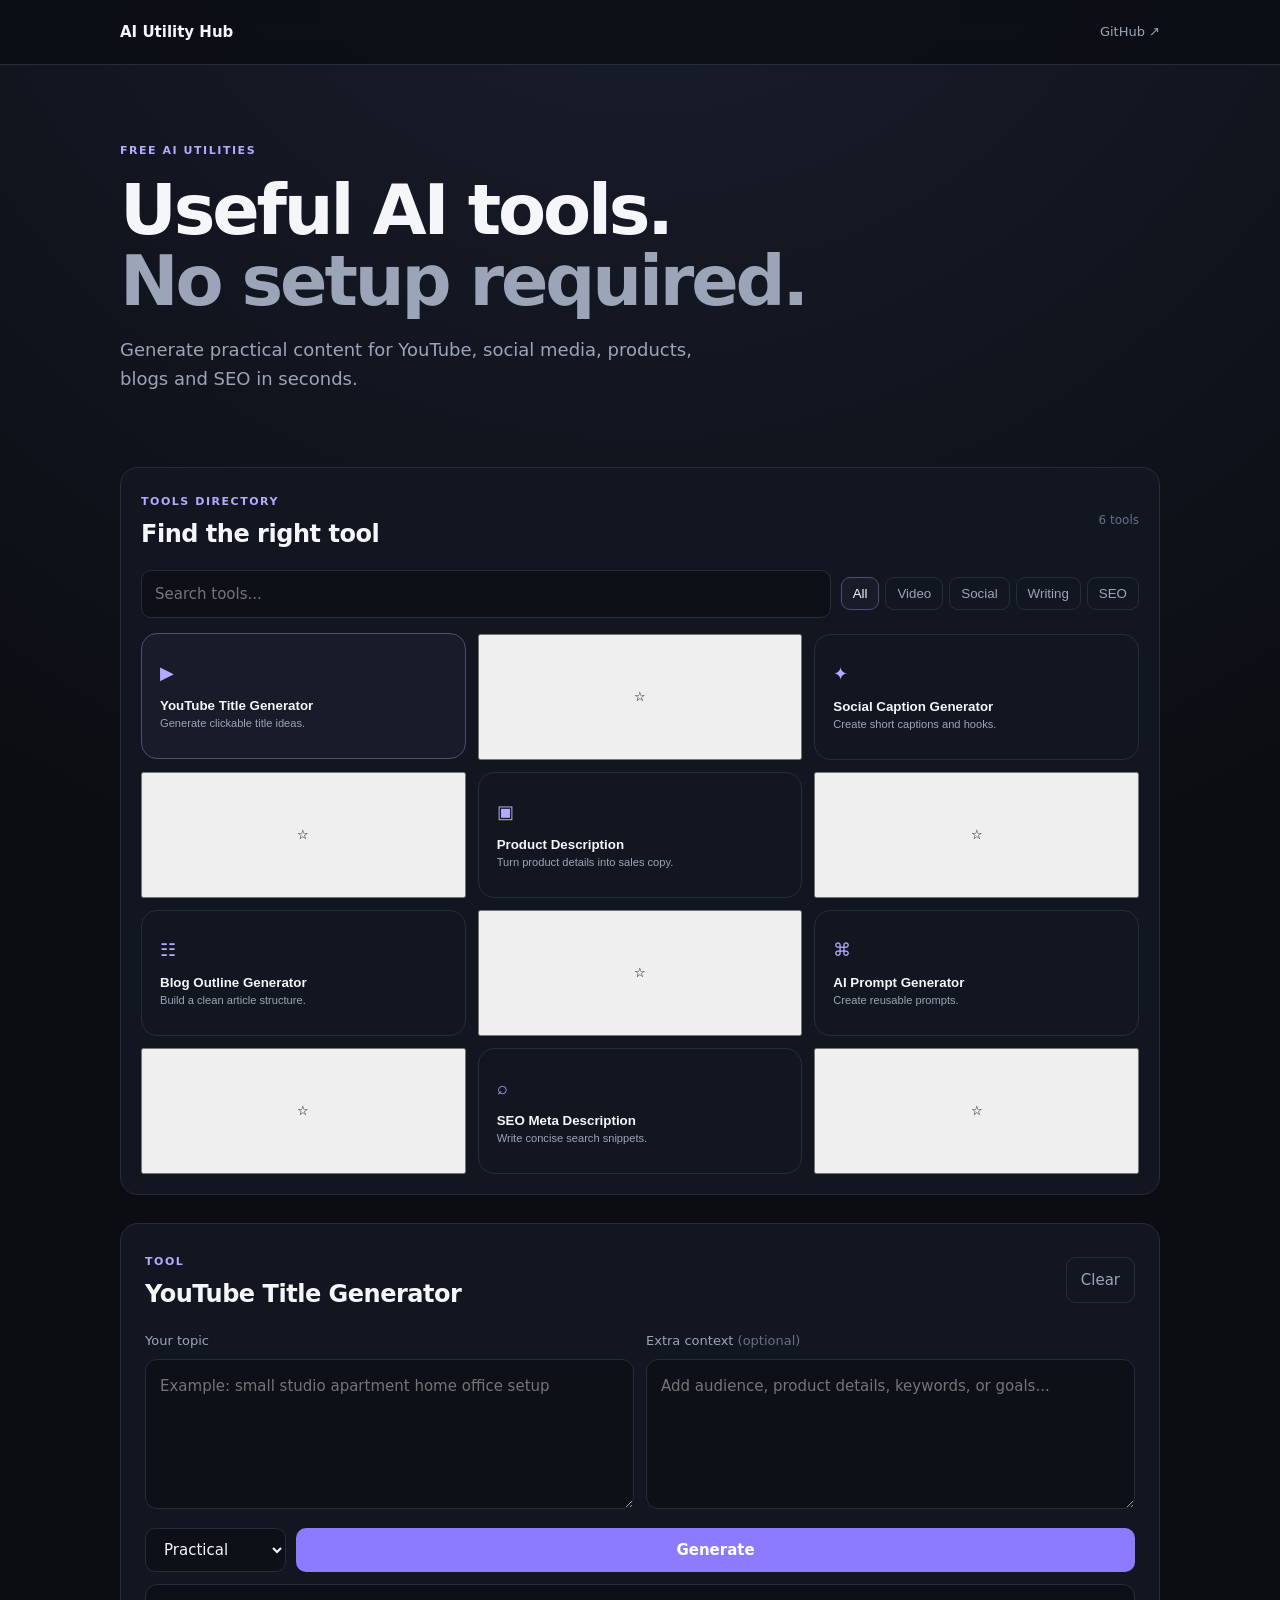
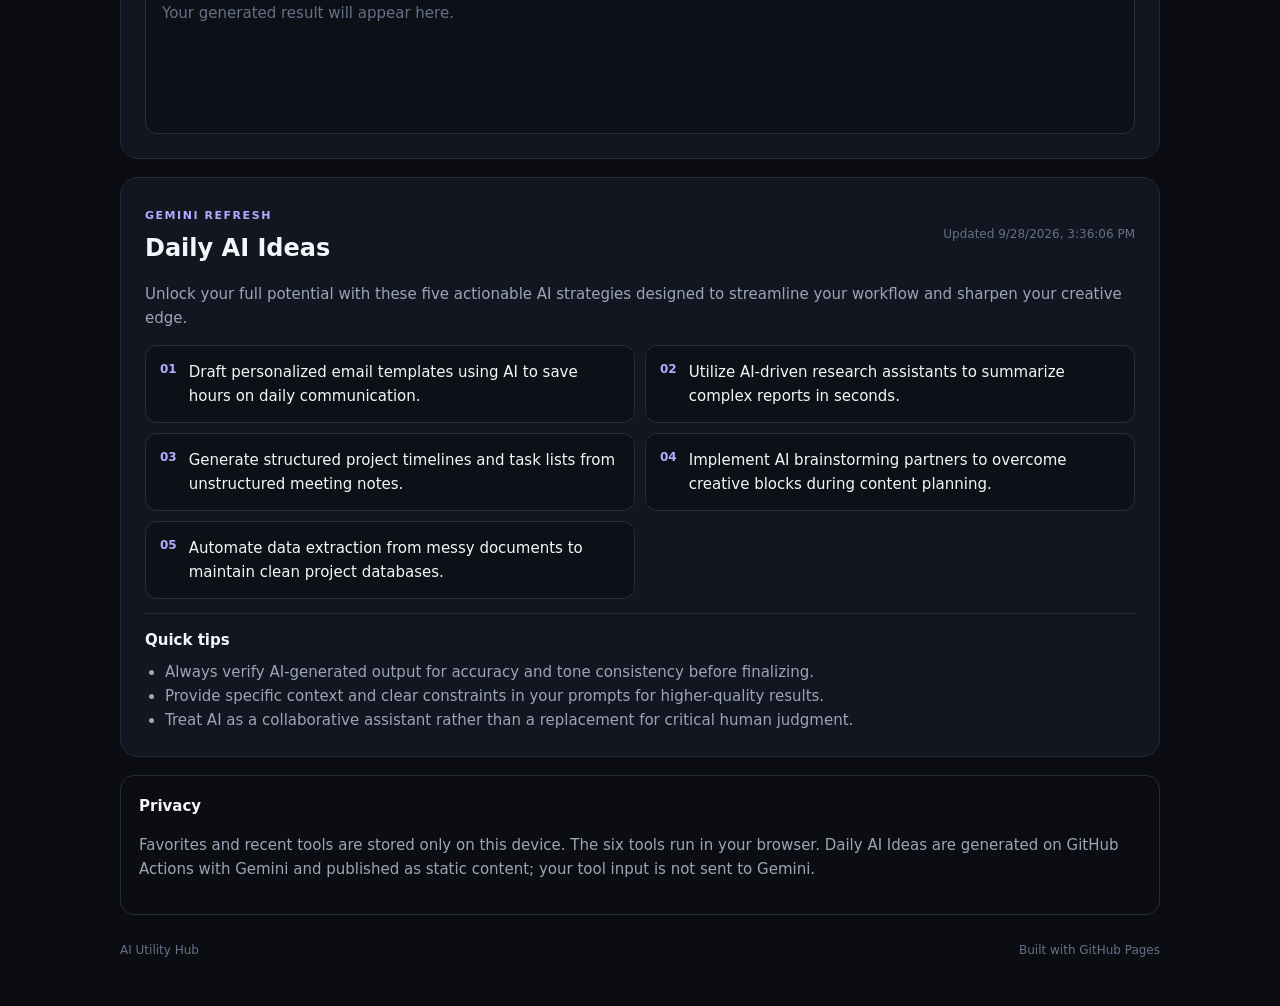
==== index.html @ f7b9c808 "feat: add favorites and recent tools" ====
<!doctype html><html lang="en"><head><meta charset="utf-8"><meta name="viewport" content="width=device-width,initial-scale=1"><meta name="description" content="Free AI utility tools for titles, captions, product copy, outlines, prompts and SEO."><title>AI Utility Hub — Free AI Tools</title><link rel="stylesheet" href="styles.css"></head><body><header class="site-header"><div class="wrap nav"><a class="brand" href="./">AI Utility Hub</a><a class="github" href="https://github.com/kenkenny11/ai-utility-hub">GitHub ↗</a></div></header><main class="wrap"><section class="hero"><span class="eyebrow">FREE AI UTILITIES</span><h1>Useful AI tools.<br><span>No setup required.</span></h1><p>Generate practical content for YouTube, social media, products, blogs and SEO in seconds.</p></section><section class="directory"><div class="directory-head"><div><span class="eyebrow">TOOLS DIRECTORY</span><h2>Find the right tool</h2></div><span id="toolCount" class="updated">6 tools</span></div><div class="directory-controls"><input id="toolSearch" type="search" placeholder="Search tools..." aria-label="Search tools"><div class="filters" role="group" aria-label="Filter tools"><button class="filter active" data-filter="all">All</button><button class="filter" data-filter="video">Video</button><button class="filter" data-filter="social">Social</button><button class="filter" data-filter="writing">Writing</button><button class="filter" data-filter="seo">SEO</button></div></div><div id="personalTools" class="personal-tools" hidden><button class="personal-tab active" data-personal="recent">Recently used</button><button class="personal-tab" data-personal="favorites">Favorites</button><div id="personalList"></div></div><div class="tool-grid"><button class="tool-card active" data-tool="youtube" data-category="video" data-search="youtube title video titles content"><span class="icon">▶</span><strong>YouTube Title Generator</strong><small>Generate clickable title ideas.</small><button class="favorite-btn" type="button" aria-label="Favorite YouTube Title Generator">☆</button></button><button class="tool-card" data-tool="caption" data-category="social" data-search="social caption instagram facebook hooks"><span class="icon">✦</span><strong>Social Caption Generator</strong><small>Create short captions and hooks.</small><button class="favorite-btn" type="button" aria-label="Favorite Social Caption Generator">☆</button></button><button class="tool-card" data-tool="product" data-category="writing" data-search="product description ecommerce sales copy"><span class="icon">▣</span><strong>Product Description</strong><small>Turn product details into sales copy.</small><button class="favorite-btn" type="button" aria-label="Favorite Product Description">☆</button></button><button class="tool-card" data-tool="outline" data-category="writing" data-search="blog outline article content writing"><span class="icon">☷</span><strong>Blog Outline Generator</strong><small>Build a clean article structure.</small><button class="favorite-btn" type="button" aria-label="Favorite Blog Outline Generator">☆</button></button><button class="tool-card" data-tool="prompt" data-category="writing" data-search="ai prompt prompt generator workflow"><span class="icon">⌘</span><strong>AI Prompt Generator</strong><small>Create reusable prompts.</small><button class="favorite-btn" type="button" aria-label="Favorite AI Prompt Generator">☆</button></button><button class="tool-card" data-tool="seo" data-category="seo" data-search="seo meta description search snippet google"><span class="icon">⌕</span><strong>SEO Meta Description</strong><small>Write concise search snippets.</small><button class="favorite-btn" type="button" aria-label="Favorite SEO Meta Description">☆</button></button></div><div id="noTools" class="empty tool-empty" hidden>No tools match your search.</div></section><section class="workspace"><div class="workspace-head"><div><span class="eyebrow">TOOL</span><h2 id="toolTitle">YouTube Title Generator</h2></div><button id="clearBtn" class="ghost">Clear</button></div><div class="input-grid"><div class="field"><label for="input" id="inputLabel">Your topic</label><textarea id="input" rows="5" placeholder="Example: small studio apartment home office setup"></textarea></div><div class="field"><label for="context" id="contextLabel">Extra context <span>(optional)</span></label><textarea id="context" rows="5" placeholder="Add audience, product details, keywords, or goals..."></textarea></div></div><div class="controls"><select id="tone" aria-label="Tone"><option>Practical</option><option>Professional</option><option>Friendly</option><option>Bold</option><option>Minimal</option></select><button id="generateBtn" class="primary">Generate</button></div><div id="output" class="output" aria-live="polite"><div class="empty">Your generated result will appear here.</div></div></section><section class="daily"><div class="daily-head"><div><span class="eyebrow">GEMINI REFRESH</span><h2>Daily AI Ideas</h2></div><span id="dailyUpdated" class="updated">Loading…</span></div><p id="dailyIntro" class="daily-intro">Loading the latest practical ideas.</p><div id="dailyIdeas" class="daily-grid"></div><div class="tips"><strong>Quick tips</strong><ul id="dailyTips"><li>Loading…</li></ul></div></section><section class="note"><strong>Privacy</strong><p>Favorites and recent tools are stored only on this device. The six tools run in your browser. Daily AI Ideas are generated on GitHub Actions with Gemini and published as static content; your tool input is not sent to Gemini.</p></section></main><footer class="wrap footer"><span>AI Utility Hub</span><span>Built with GitHub Pages</span></footer><script src="app.js?v=20260928-5"></script></body></html>
---- styles.css ----
:root{--bg:#0b0d12;--panel:#121620;--panel2:#171c28;--line:#252c3a;--text:#f4f6fa;--muted:#9ba5b7;--accent:#8b7cff;--accent2:#b4aaff;--radius:18px}*{box-sizing:border-box}body{margin:0;background:radial-gradient(circle at 50% -10%,#1b2030 0,#0b0d12 42%);color:var(--text);font:15px/1.6 Inter,system-ui,-apple-system,BlinkMacSystemFont,"Segoe UI",sans-serif}.wrap{width:min(1040px,calc(100% - 32px));margin:auto}.site-header{border-bottom:1px solid var(--line);background:#0b0d12cc;backdrop-filter:blur(12px);position:sticky;top:0;z-index:10}.nav{height:64px;display:flex;align-items:center;justify-content:space-between}.brand{font-weight:800;color:var(--text);text-decoration:none}.github{color:var(--muted);text-decoration:none;font-size:13px}.hero{padding:72px 0 38px;max-width:720px}.eyebrow{font-size:11px;letter-spacing:.14em;color:var(--accent2);font-weight:800}.hero h1{font-size:clamp(40px,7vw,70px);line-height:1.02;letter-spacing:-.045em;margin:14px 0}.hero h1 span{color:var(--muted)}.hero p{font-size:18px;color:var(--muted);max-width:620px}.directory{background:var(--panel);border:1px solid var(--line);border-radius:var(--radius);padding:20px;margin:18px 0 28px}.directory-head{display:flex;justify-content:space-between;align-items:center;margin-bottom:16px}.directory h2{margin:3px 0 0;font-size:24px;letter-spacing:-.02em}.directory-controls{display:flex;gap:10px;align-items:center;margin-bottom:16px}.directory-controls input{min-width:220px;flex:1;background:#0d1017;border:1px solid var(--line);border-radius:10px;color:var(--text);padding:11px 13px;font:inherit;outline:none}.directory-controls input:focus{border-color:#5b5388}.filters{display:flex;gap:6px;overflow-x:auto}.filter{white-space:nowrap;background:transparent;color:var(--muted);border:1px solid var(--line);border-radius:9px;padding:8px 11px;font:12px inherit;cursor:pointer}.filter:hover,.filter.active{background:var(--panel2);color:var(--text);border-color:#514b76}.tool-grid{display:grid;grid-template-columns:repeat(3,1fr);gap:12px}.tool-card{border:1px solid var(--line);background:var(--panel);color:var(--text);text-align:left;padding:18px;border-radius:16px;cursor:pointer;min-height:126px;transition:.18s}.tool-card:hover,.tool-card.active{border-color:#514b76;background:var(--panel2);transform:translateY(-1px)}.tool-card[hidden]{display:none}.tool-card .icon{display:block;color:var(--accent2);font-size:18px;margin-bottom:14px}.tool-card strong,.tool-card small{display:block}.tool-card small{color:var(--muted);margin-top:4px}.tool-empty{padding:20px 0}.workspace{background:var(--panel);border:1px solid var(--line);border-radius:var(--radius);padding:24px;margin-bottom:18px}.workspace-head{display:flex;justify-content:space-between;align-items:center;margin-bottom:18px}.workspace h2{margin:3px 0 0;font-size:24px;letter-spacing:-.02em}.input-grid{display:grid;grid-template-columns:1fr 1fr;gap:12px}.field label span{color:#657086}.ghost,.primary,select{border-radius:10px;padding:10px 14px;font:inherit}.ghost{background:transparent;color:var(--muted);border:1px solid var(--line)}label{display:block;color:var(--muted);font-size:13px;margin-bottom:7px}textarea{width:100%;resize:vertical;min-height:130px;background:#0d1017;border:1px solid var(--line);border-radius:12px;color:var(--text);padding:14px;font:inherit;outline:none}textarea:focus{border-color:#5b5388}.controls{display:flex;gap:10px;margin:12px 0}.controls select{background:#0d1017;color:var(--text);border:1px solid var(--line)}.primary{border:0;background:var(--accent);color:white;font-weight:800;flex:1}.output{background:#0d1017;border:1px solid var(--line);border-radius:12px;min-height:150px;padding:16px}.empty{color:#657086}.result-item{display:flex;align-items:flex-start;justify-content:space-between;gap:12px;padding:11px 0;border-bottom:1px solid var(--line)}.result-item:last-child{border-bottom:0}.result-item>span{flex:1;white-space:pre-wrap}.copy-btn{flex:0 0 auto;background:transparent;color:var(--accent2);border:1px solid var(--line);border-radius:8px;padding:6px 9px;font:12px inherit;cursor:pointer}.copy-btn:hover{border-color:#5b5388;background:var(--panel2)}.note{border:1px solid var(--line);border-radius:14px;padding:18px;color:var(--muted)}.note strong{color:var(--text)}.footer{display:flex;justify-content:space-between;padding:26px 0 45px;color:#657086;font-size:12px}@media(max-width:760px){.tool-grid{grid-template-columns:1fr 1fr}.hero{padding-top:52px}.workspace{padding:18px}.input-grid{grid-template-columns:1fr}.directory-controls{align-items:stretch;flex-direction:column}.directory-controls input{min-width:0;width:100%}.filters{width:100%}}@media(max-width:480px){.wrap{width:min(100% - 20px,1040px)}.tool-grid{grid-template-columns:1fr}.tool-card{min-height:auto}.hero h1{font-size:43px}.controls{flex-direction:column}.footer{flex-direction:column;gap:5px}.result-item{gap:8px}.copy-btn{padding:7px 8px}}.daily{background:var(--panel);border:1px solid var(--line);border-radius:var(--radius);padding:24px;margin-bottom:18px}.daily-head{display:flex;justify-content:space-between;align-items:center;margin-bottom:12px}.daily h2{margin:3px 0 0;font-size:24px}.daily-intro{color:var(--muted)}.updated{color:#657086;font-size:12px}.daily-grid{display:grid;grid-template-columns:repeat(2,1fr);gap:10px}.idea{display:flex;gap:12px;background:#0d1017;border:1px solid var(--line);border-radius:12px;padding:14px}.idea span{color:var(--accent2);font-weight:800;font-size:12px}.idea p{margin:0}.tips{margin-top:14px;border-top:1px solid var(--line);padding-top:14px}.tips ul{margin:8px 0 0;padding-left:20px;color:var(--muted)}@media(max-width:760px){.daily-grid{grid-template-columns:1fr}}
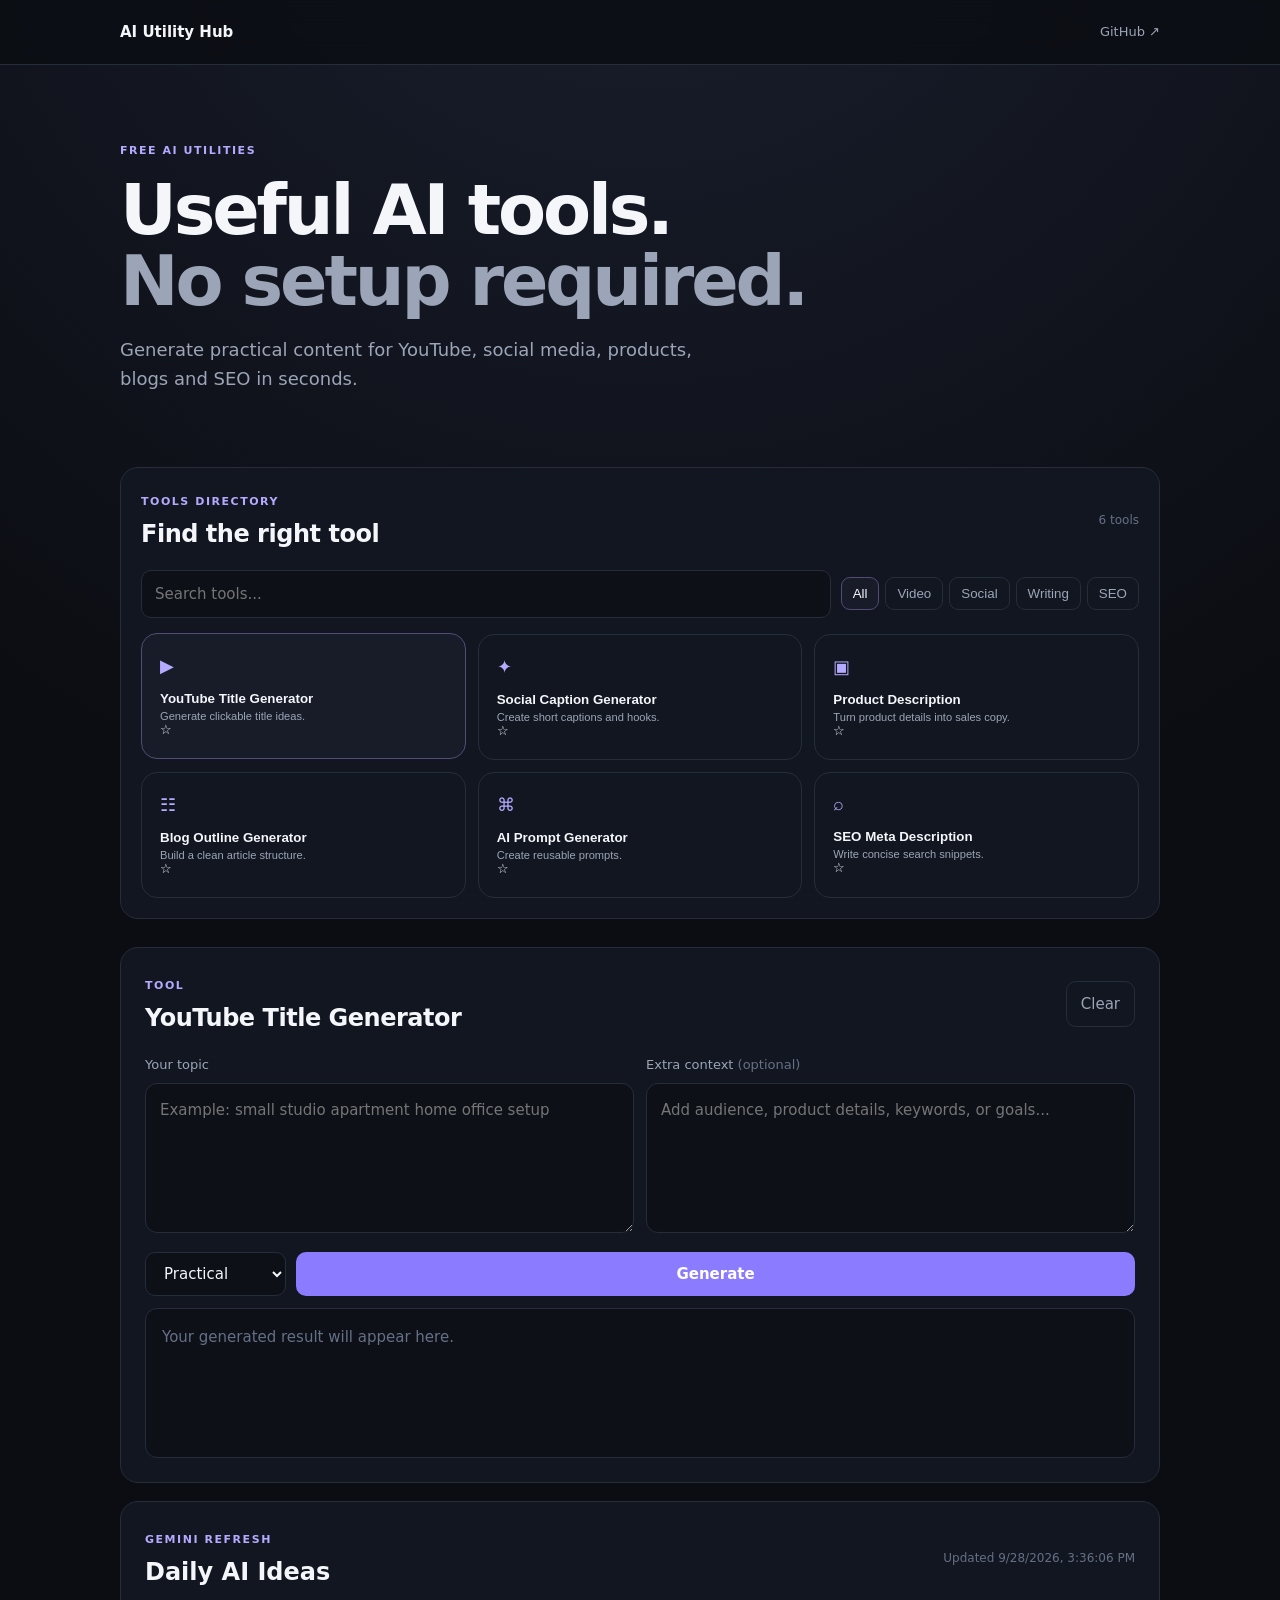
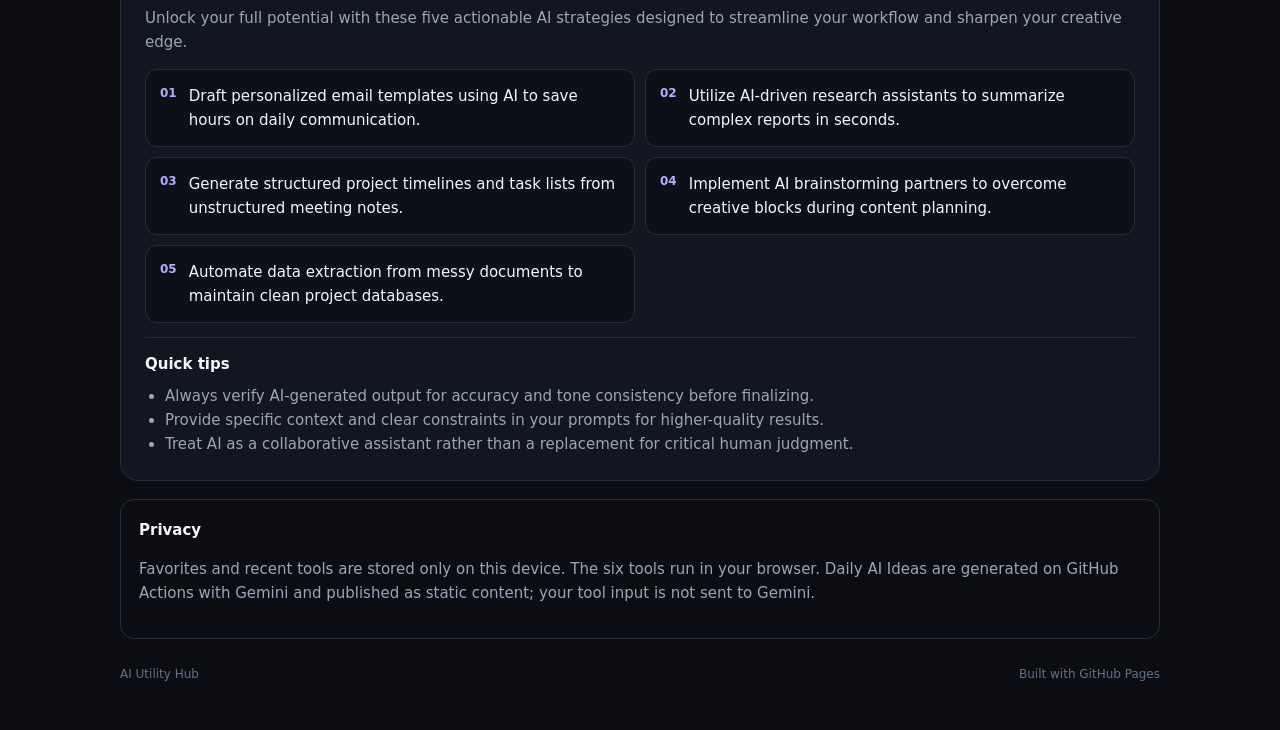
==== commit 0a762822: "fix: make favorite controls valid mobile markup" ====
--- a/index.html
+++ b/index.html
@@ -1 +1 @@
-<!doctype html><html lang="en"><head><meta charset="utf-8"><meta name="viewport" content="width=device-width,initial-scale=1"><meta name="description" content="Free AI utility tools for titles, captions, product copy, outlines, prompts and SEO."><title>AI Utility Hub — Free AI Tools</title><link rel="stylesheet" href="styles.css"></head><body><header class="site-header"><div class="wrap nav"><a class="brand" href="./">AI Utility Hub</a><a class="github" href="https://github.com/kenkenny11/ai-utility-hub">GitHub ↗</a></div></header><main class="wrap"><section class="hero"><span class="eyebrow">FREE AI UTILITIES</span><h1>Useful AI tools.<br><span>No setup required.</span></h1><p>Generate practical content for YouTube, social media, products, blogs and SEO in seconds.</p></section><section class="directory"><div class="directory-head"><div><span class="eyebrow">TOOLS DIRECTORY</span><h2>Find the right tool</h2></div><span id="toolCount" class="updated">6 tools</span></div><div class="directory-controls"><input id="toolSearch" type="search" placeholder="Search tools..." aria-label="Search tools"><div class="filters" role="group" aria-label="Filter tools"><button class="filter active" data-filter="all">All</button><button class="filter" data-filter="video">Video</button><button class="filter" data-filter="social">Social</button><button class="filter" data-filter="writing">Writing</button><button class="filter" data-filter="seo">SEO</button></div></div><div id="personalTools" class="personal-tools" hidden><button class="personal-tab active" data-personal="recent">Recently used</button><button class="personal-tab" data-personal="favorites">Favorites</button><div id="personalList"></div></div><div class="tool-grid"><button class="tool-card active" data-tool="youtube" data-category="video" data-search="youtube title video titles content"><span class="icon">▶</span><strong>YouTube Title Generator</strong><small>Generate clickable title ideas.</small><button class="favorite-btn" type="button" aria-label="Favorite YouTube Title Generator">☆</button></button><button class="tool-card" data-tool="caption" data-category="social" data-search="social caption instagram facebook hooks"><span class="icon">✦</span><strong>Social Caption Generator</strong><small>Create short captions and hooks.</small><button class="favorite-btn" type="button" aria-label="Favorite Social Caption Generator">☆</button></button><button class="tool-card" data-tool="product" data-category="writing" data-search="product description ecommerce sales copy"><span class="icon">▣</span><strong>Product Description</strong><small>Turn product details into sales copy.</small><button class="favorite-btn" type="button" aria-label="Favorite Product Description">☆</button></button><button class="tool-card" data-tool="outline" data-category="writing" data-search="blog outline article content writing"><span class="icon">☷</span><strong>Blog Outline Generator</strong><small>Build a clean article structure.</small><button class="favorite-btn" type="button" aria-label="Favorite Blog Outline Generator">☆</button></button><button class="tool-card" data-tool="prompt" data-category="writing" data-search="ai prompt prompt generator workflow"><span class="icon">⌘</span><strong>AI Prompt Generator</strong><small>Create reusable prompts.</small><button class="favorite-btn" type="button" aria-label="Favorite AI Prompt Generator">☆</button></button><button class="tool-card" data-tool="seo" data-category="seo" data-search="seo meta description search snippet google"><span class="icon">⌕</span><strong>SEO Meta Description</strong><small>Write concise search snippets.</small><button class="favorite-btn" type="button" aria-label="Favorite SEO Meta Description">☆</button></button></div><div id="noTools" class="empty tool-empty" hidden>No tools match your search.</div></section><section class="workspace"><div class="workspace-head"><div><span class="eyebrow">TOOL</span><h2 id="toolTitle">YouTube Title Generator</h2></div><button id="clearBtn" class="ghost">Clear</button></div><div class="input-grid"><div class="field"><label for="input" id="inputLabel">Your topic</label><textarea id="input" rows="5" placeholder="Example: small studio apartment home office setup"></textarea></div><div class="field"><label for="context" id="contextLabel">Extra context <span>(optional)</span></label><textarea id="context" rows="5" placeholder="Add audience, product details, keywords, or goals..."></textarea></div></div><div class="controls"><select id="tone" aria-label="Tone"><option>Practical</option><option>Professional</option><option>Friendly</option><option>Bold</option><option>Minimal</option></select><button id="generateBtn" class="primary">Generate</button></div><div id="output" class="output" aria-live="polite"><div class="empty">Your generated result will appear here.</div></div></section><section class="daily"><div class="daily-head"><div><span class="eyebrow">GEMINI REFRESH</span><h2>Daily AI Ideas</h2></div><span id="dailyUpdated" class="updated">Loading…</span></div><p id="dailyIntro" class="daily-intro">Loading the latest practical ideas.</p><div id="dailyIdeas" class="daily-grid"></div><div class="tips"><strong>Quick tips</strong><ul id="dailyTips"><li>Loading…</li></ul></div></section><section class="note"><strong>Privacy</strong><p>Favorites and recent tools are stored only on this device. The six tools run in your browser. Daily AI Ideas are generated on GitHub Actions with Gemini and published as static content; your tool input is not sent to Gemini.</p></section></main><footer class="wrap footer"><span>AI Utility Hub</span><span>Built with GitHub Pages</span></footer><script src="app.js?v=20260928-5"></script></body></html>+<!doctype html><html lang="en"><head><meta charset="utf-8"><meta name="viewport" content="width=device-width,initial-scale=1"><meta name="description" content="Free AI utility tools for titles, captions, product copy, outlines, prompts and SEO."><title>AI Utility Hub — Free AI Tools</title><link rel="stylesheet" href="styles.css"></head><body><header class="site-header"><div class="wrap nav"><a class="brand" href="./">AI Utility Hub</a><a class="github" href="https://github.com/kenkenny11/ai-utility-hub">GitHub ↗</a></div></header><main class="wrap"><section class="hero"><span class="eyebrow">FREE AI UTILITIES</span><h1>Useful AI tools.<br><span>No setup required.</span></h1><p>Generate practical content for YouTube, social media, products, blogs and SEO in seconds.</p></section><section class="directory"><div class="directory-head"><div><span class="eyebrow">TOOLS DIRECTORY</span><h2>Find the right tool</h2></div><span id="toolCount" class="updated">6 tools</span></div><div class="directory-controls"><input id="toolSearch" type="search" placeholder="Search tools..." aria-label="Search tools"><div class="filters" role="group" aria-label="Filter tools"><button class="filter active" data-filter="all">All</button><button class="filter" data-filter="video">Video</button><button class="filter" data-filter="social">Social</button><button class="filter" data-filter="writing">Writing</button><button class="filter" data-filter="seo">SEO</button></div></div><div id="personalTools" class="personal-tools" hidden><div class="personal-tabs"><button class="personal-tab active" data-personal="recent">Recently used</button><button class="personal-tab" data-personal="favorites">Favorites</button></div><div id="personalList"></div></div><div class="tool-grid"><button class="tool-card active" data-tool="youtube" data-category="video" data-search="youtube title video titles content"><span class="icon">▶</span><strong>YouTube Title Generator</strong><small>Generate clickable title ideas.</small><span class="favorite-btn" role="button" tabindex="0" aria-label="Favorite YouTube Title Generator">☆</span></button><button class="tool-card" data-tool="caption" data-category="social" data-search="social caption instagram facebook hooks"><span class="icon">✦</span><strong>Social Caption Generator</strong><small>Create short captions and hooks.</small><span class="favorite-btn" role="button" tabindex="0" aria-label="Favorite Social Caption Generator">☆</span></button><button class="tool-card" data-tool="product" data-category="writing" data-search="product description ecommerce sales copy"><span class="icon">▣</span><strong>Product Description</strong><small>Turn product details into sales copy.</small><span class="favorite-btn" role="button" tabindex="0" aria-label="Favorite Product Description">☆</span></button><button class="tool-card" data-tool="outline" data-category="writing" data-search="blog outline article content writing"><span class="icon">☷</span><strong>Blog Outline Generator</strong><small>Build a clean article structure.</small><span class="favorite-btn" role="button" tabindex="0" aria-label="Favorite Blog Outline Generator">☆</span></button><button class="tool-card" data-tool="prompt" data-category="writing" data-search="ai prompt prompt generator workflow"><span class="icon">⌘</span><strong>AI Prompt Generator</strong><small>Create reusable prompts.</small><span class="favorite-btn" role="button" tabindex="0" aria-label="Favorite AI Prompt Generator">☆</span></button><button class="tool-card" data-tool="seo" data-category="seo" data-search="seo meta description search snippet google"><span class="icon">⌕</span><strong>SEO Meta Description</strong><small>Write concise search snippets.</small><span class="favorite-btn" role="button" tabindex="0" aria-label="Favorite SEO Meta Description">☆</span></button></div><div id="noTools" class="empty tool-empty" hidden>No tools match your search.</div></section><section id="workspace" class="workspace"><div class="workspace-head"><div><span class="eyebrow">TOOL</span><h2 id="toolTitle">YouTube Title Generator</h2></div><button id="clearBtn" class="ghost">Clear</button></div><div class="input-grid"><div class="field"><label for="input" id="inputLabel">Your topic</label><textarea id="input" rows="5" placeholder="Example: small studio apartment home office setup"></textarea></div><div class="field"><label for="context" id="contextLabel">Extra context <span>(optional)</span></label><textarea id="context" rows="5" placeholder="Add audience, product details, keywords, or goals..."></textarea></div></div><div class="controls"><select id="tone" aria-label="Tone"><option>Practical</option><option>Professional</option><option>Friendly</option><option>Bold</option><option>Minimal</option></select><button id="generateBtn" class="primary">Generate</button></div><div id="output" class="output" aria-live="polite"><div class="empty">Your generated result will appear here.</div></div></section><section class="daily"><div class="daily-head"><div><span class="eyebrow">GEMINI REFRESH</span><h2>Daily AI Ideas</h2></div><span id="dailyUpdated" class="updated">Loading…</span></div><p id="dailyIntro" class="daily-intro">Loading the latest practical ideas.</p><div id="dailyIdeas" class="daily-grid"></div><div class="tips"><strong>Quick tips</strong><ul id="dailyTips"><li>Loading…</li></ul></div></section><section class="note"><strong>Privacy</strong><p>Favorites and recent tools are stored only on this device. The six tools run in your browser. Daily AI Ideas are generated on GitHub Actions with Gemini and published as static content; your tool input is not sent to Gemini.</p></section></main><footer class="wrap footer"><span>AI Utility Hub</span><span>Built with GitHub Pages</span></footer><script src="app.js?v=20260928-6"></script></body></html>
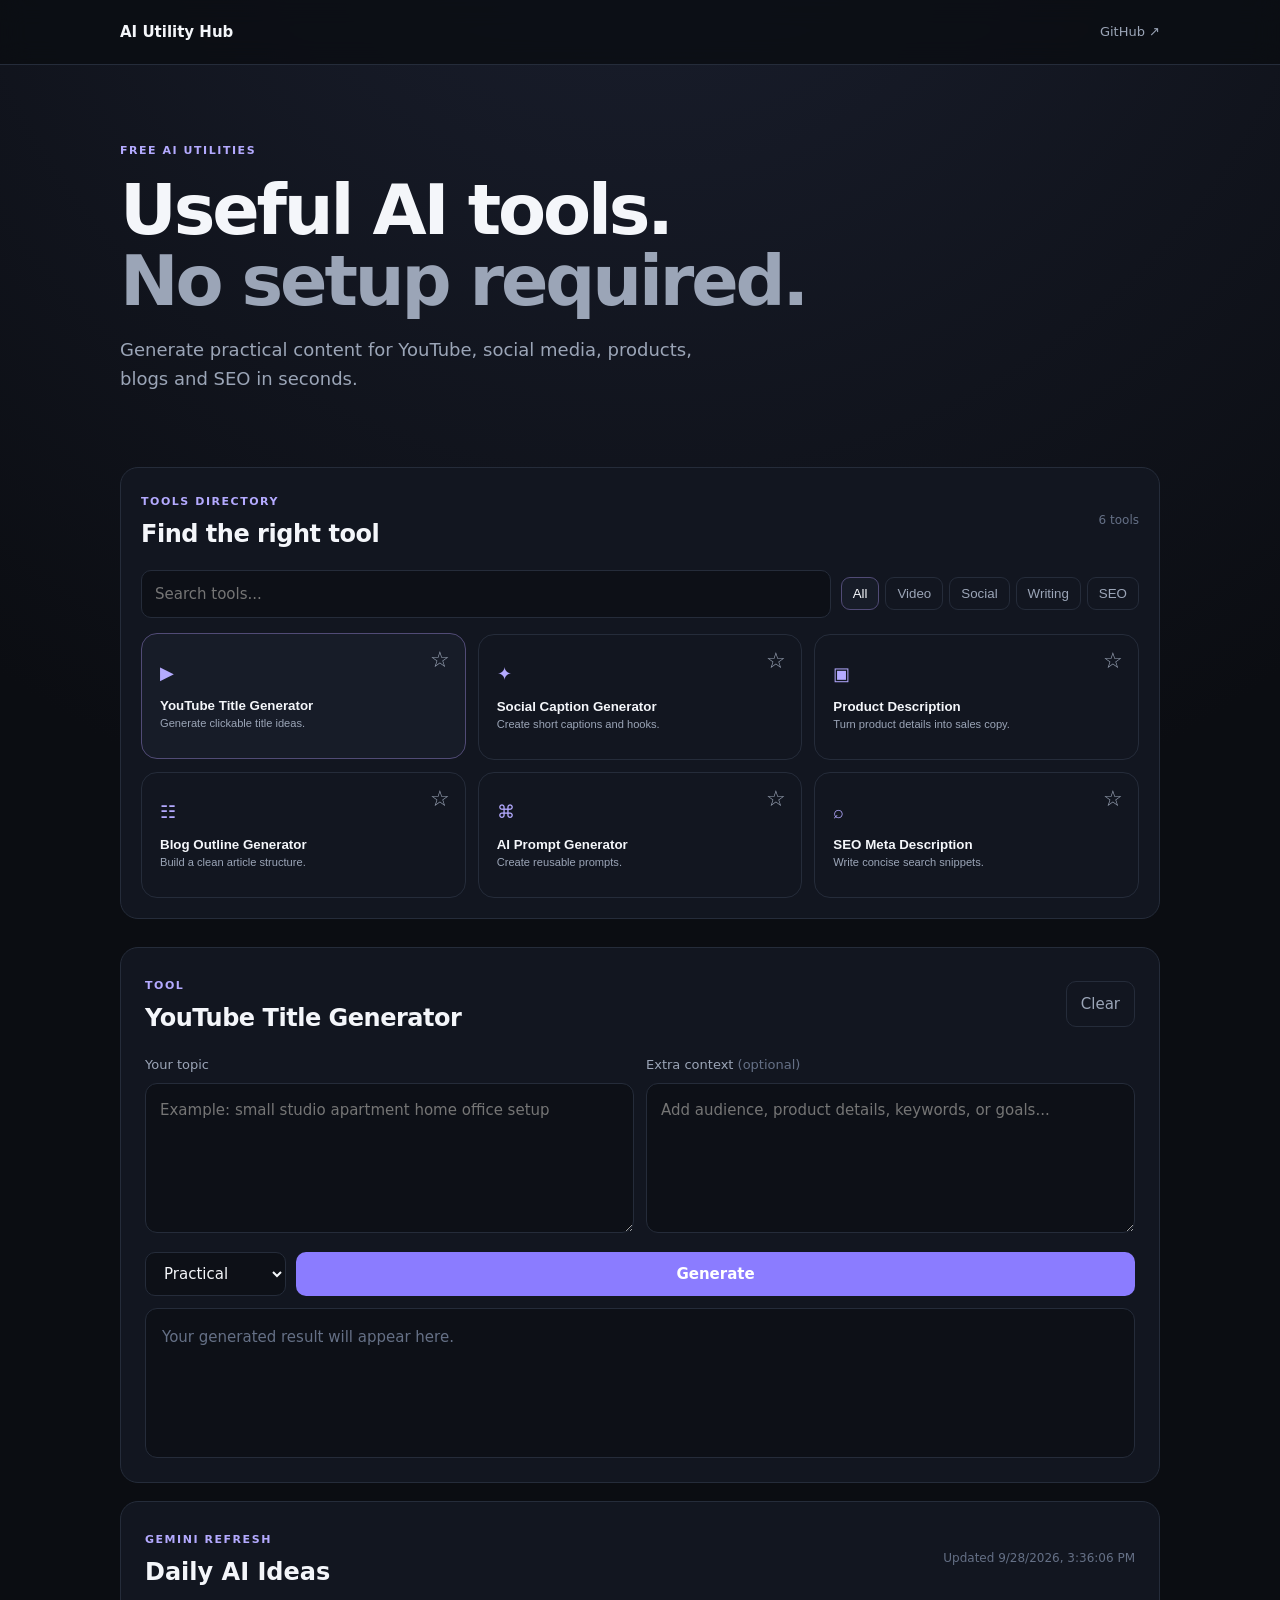
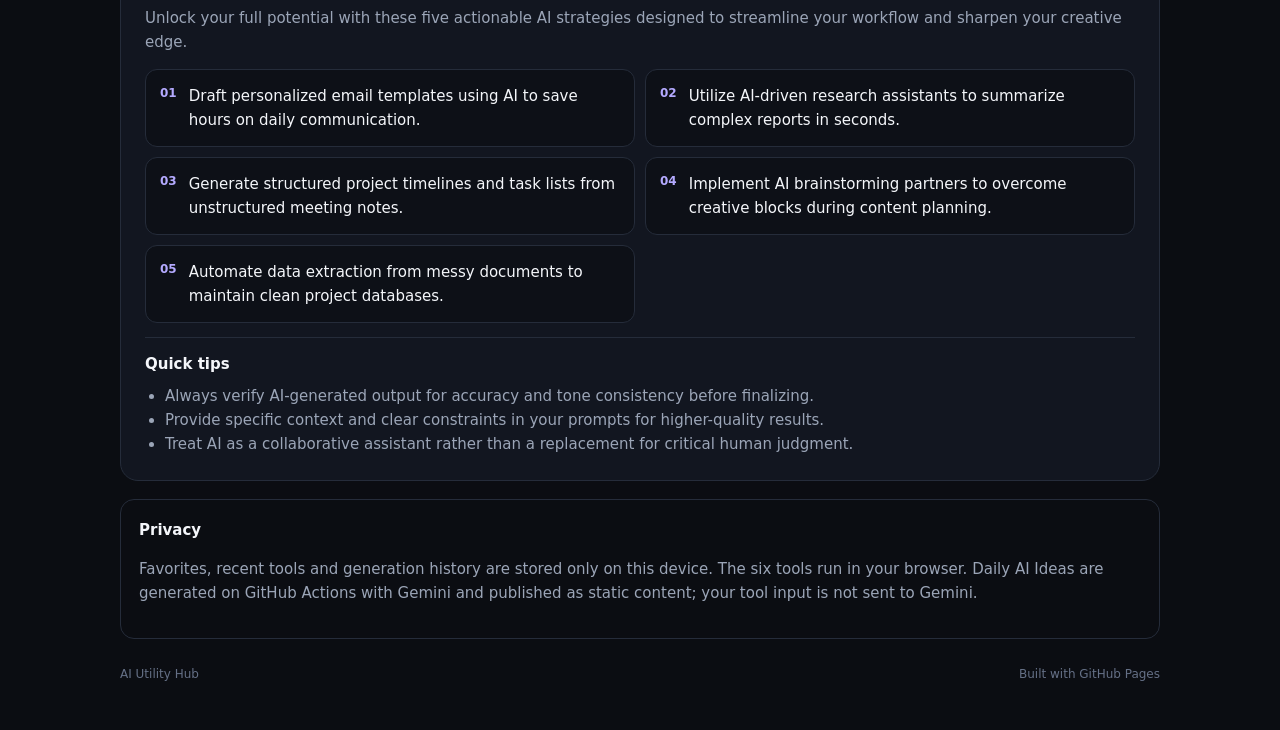
==== commit 98a1ce81: "feat: add local generation history panel" ====
--- a/index.html
+++ b/index.html
@@ -1 +1 @@
-<!doctype html><html lang="en"><head><meta charset="utf-8"><meta name="viewport" content="width=device-width,initial-scale=1"><meta name="description" content="Free AI utility tools for titles, captions, product copy, outlines, prompts and SEO."><title>AI Utility Hub — Free AI Tools</title><link rel="stylesheet" href="styles.css"></head><body><header class="site-header"><div class="wrap nav"><a class="brand" href="./">AI Utility Hub</a><a class="github" href="https://github.com/kenkenny11/ai-utility-hub">GitHub ↗</a></div></header><main class="wrap"><section class="hero"><span class="eyebrow">FREE AI UTILITIES</span><h1>Useful AI tools.<br><span>No setup required.</span></h1><p>Generate practical content for YouTube, social media, products, blogs and SEO in seconds.</p></section><section class="directory"><div class="directory-head"><div><span class="eyebrow">TOOLS DIRECTORY</span><h2>Find the right tool</h2></div><span id="toolCount" class="updated">6 tools</span></div><div class="directory-controls"><input id="toolSearch" type="search" placeholder="Search tools..." aria-label="Search tools"><div class="filters" role="group" aria-label="Filter tools"><button class="filter active" data-filter="all">All</button><button class="filter" data-filter="video">Video</button><button class="filter" data-filter="social">Social</button><button class="filter" data-filter="writing">Writing</button><button class="filter" data-filter="seo">SEO</button></div></div><div id="personalTools" class="personal-tools" hidden><div class="personal-tabs"><button class="personal-tab active" data-personal="recent">Recently used</button><button class="personal-tab" data-personal="favorites">Favorites</button></div><div id="personalList"></div></div><div class="tool-grid"><button class="tool-card active" data-tool="youtube" data-category="video" data-search="youtube title video titles content"><span class="icon">▶</span><strong>YouTube Title Generator</strong><small>Generate clickable title ideas.</small><span class="favorite-btn" role="button" tabindex="0" aria-label="Favorite YouTube Title Generator">☆</span></button><button class="tool-card" data-tool="caption" data-category="social" data-search="social caption instagram facebook hooks"><span class="icon">✦</span><strong>Social Caption Generator</strong><small>Create short captions and hooks.</small><span class="favorite-btn" role="button" tabindex="0" aria-label="Favorite Social Caption Generator">☆</span></button><button class="tool-card" data-tool="product" data-category="writing" data-search="product description ecommerce sales copy"><span class="icon">▣</span><strong>Product Description</strong><small>Turn product details into sales copy.</small><span class="favorite-btn" role="button" tabindex="0" aria-label="Favorite Product Description">☆</span></button><button class="tool-card" data-tool="outline" data-category="writing" data-search="blog outline article content writing"><span class="icon">☷</span><strong>Blog Outline Generator</strong><small>Build a clean article structure.</small><span class="favorite-btn" role="button" tabindex="0" aria-label="Favorite Blog Outline Generator">☆</span></button><button class="tool-card" data-tool="prompt" data-category="writing" data-search="ai prompt prompt generator workflow"><span class="icon">⌘</span><strong>AI Prompt Generator</strong><small>Create reusable prompts.</small><span class="favorite-btn" role="button" tabindex="0" aria-label="Favorite AI Prompt Generator">☆</span></button><button class="tool-card" data-tool="seo" data-category="seo" data-search="seo meta description search snippet google"><span class="icon">⌕</span><strong>SEO Meta Description</strong><small>Write concise search snippets.</small><span class="favorite-btn" role="button" tabindex="0" aria-label="Favorite SEO Meta Description">☆</span></button></div><div id="noTools" class="empty tool-empty" hidden>No tools match your search.</div></section><section id="workspace" class="workspace"><div class="workspace-head"><div><span class="eyebrow">TOOL</span><h2 id="toolTitle">YouTube Title Generator</h2></div><button id="clearBtn" class="ghost">Clear</button></div><div class="input-grid"><div class="field"><label for="input" id="inputLabel">Your topic</label><textarea id="input" rows="5" placeholder="Example: small studio apartment home office setup"></textarea></div><div class="field"><label for="context" id="contextLabel">Extra context <span>(optional)</span></label><textarea id="context" rows="5" placeholder="Add audience, product details, keywords, or goals..."></textarea></div></div><div class="controls"><select id="tone" aria-label="Tone"><option>Practical</option><option>Professional</option><option>Friendly</option><option>Bold</option><option>Minimal</option></select><button id="generateBtn" class="primary">Generate</button></div><div id="output" class="output" aria-live="polite"><div class="empty">Your generated result will appear here.</div></div></section><section class="daily"><div class="daily-head"><div><span class="eyebrow">GEMINI REFRESH</span><h2>Daily AI Ideas</h2></div><span id="dailyUpdated" class="updated">Loading…</span></div><p id="dailyIntro" class="daily-intro">Loading the latest practical ideas.</p><div id="dailyIdeas" class="daily-grid"></div><div class="tips"><strong>Quick tips</strong><ul id="dailyTips"><li>Loading…</li></ul></div></section><section class="note"><strong>Privacy</strong><p>Favorites and recent tools are stored only on this device. The six tools run in your browser. Daily AI Ideas are generated on GitHub Actions with Gemini and published as static content; your tool input is not sent to Gemini.</p></section></main><footer class="wrap footer"><span>AI Utility Hub</span><span>Built with GitHub Pages</span></footer><script src="app.js?v=20260928-6"></script></body></html>+<!doctype html><html lang="en"><head><meta charset="utf-8"><meta name="viewport" content="width=device-width,initial-scale=1"><meta name="description" content="Free AI utility tools for titles, captions, product copy, outlines, prompts and SEO."><title>AI Utility Hub — Free AI Tools</title><link rel="stylesheet" href="styles.css"></head><body><header class="site-header"><div class="wrap nav"><a class="brand" href="./">AI Utility Hub</a><a class="github" href="https://github.com/kenkenny11/ai-utility-hub">GitHub ↗</a></div></header><main class="wrap"><section class="hero"><span class="eyebrow">FREE AI UTILITIES</span><h1>Useful AI tools.<br><span>No setup required.</span></h1><p>Generate practical content for YouTube, social media, products, blogs and SEO in seconds.</p></section><section class="directory"><div class="directory-head"><div><span class="eyebrow">TOOLS DIRECTORY</span><h2>Find the right tool</h2></div><span id="toolCount" class="updated">6 tools</span></div><div class="directory-controls"><input id="toolSearch" type="search" placeholder="Search tools..." aria-label="Search tools"><div class="filters" role="group" aria-label="Filter tools"><button class="filter active" data-filter="all">All</button><button class="filter" data-filter="video">Video</button><button class="filter" data-filter="social">Social</button><button class="filter" data-filter="writing">Writing</button><button class="filter" data-filter="seo">SEO</button></div></div><div id="personalTools" class="personal-tools" hidden><div class="personal-tabs"><button class="personal-tab active" data-personal="recent">Recently used</button><button class="personal-tab" data-personal="favorites">Favorites</button></div><div id="personalList"></div></div><div class="tool-grid"><button class="tool-card active" data-tool="youtube" data-category="video" data-search="youtube title video titles content"><span class="icon">▶</span><strong>YouTube Title Generator</strong><small>Generate clickable title ideas.</small><span class="favorite-btn" role="button" tabindex="0" aria-label="Favorite YouTube Title Generator">☆</span></button><button class="tool-card" data-tool="caption" data-category="social" data-search="social caption instagram facebook hooks"><span class="icon">✦</span><strong>Social Caption Generator</strong><small>Create short captions and hooks.</small><span class="favorite-btn" role="button" tabindex="0" aria-label="Favorite Social Caption Generator">☆</span></button><button class="tool-card" data-tool="product" data-category="writing" data-search="product description ecommerce sales copy"><span class="icon">▣</span><strong>Product Description</strong><small>Turn product details into sales copy.</small><span class="favorite-btn" role="button" tabindex="0" aria-label="Favorite Product Description">☆</span></button><button class="tool-card" data-tool="outline" data-category="writing" data-search="blog outline article content writing"><span class="icon">☷</span><strong>Blog Outline Generator</strong><small>Build a clean article structure.</small><span class="favorite-btn" role="button" tabindex="0" aria-label="Favorite Blog Outline Generator">☆</span></button><button class="tool-card" data-tool="prompt" data-category="writing" data-search="ai prompt prompt generator workflow"><span class="icon">⌘</span><strong>AI Prompt Generator</strong><small>Create reusable prompts.</small><span class="favorite-btn" role="button" tabindex="0" aria-label="Favorite AI Prompt Generator">☆</span></button><button class="tool-card" data-tool="seo" data-category="seo" data-search="seo meta description search snippet google"><span class="icon">⌕</span><strong>SEO Meta Description</strong><small>Write concise search snippets.</small><span class="favorite-btn" role="button" tabindex="0" aria-label="Favorite SEO Meta Description">☆</span></button></div><div id="noTools" class="empty tool-empty" hidden>No tools match your search.</div></section><section id="workspace" class="workspace"><div class="workspace-head"><div><span class="eyebrow">TOOL</span><h2 id="toolTitle">YouTube Title Generator</h2></div><button id="clearBtn" class="ghost">Clear</button></div><div class="input-grid"><div class="field"><label for="input" id="inputLabel">Your topic</label><textarea id="input" rows="5" placeholder="Example: small studio apartment home office setup"></textarea></div><div class="field"><label for="context" id="contextLabel">Extra context <span>(optional)</span></label><textarea id="context" rows="5" placeholder="Add audience, product details, keywords, or goals..."></textarea></div></div><div class="controls"><select id="tone" aria-label="Tone"><option>Practical</option><option>Professional</option><option>Friendly</option><option>Bold</option><option>Minimal</option></select><button id="generateBtn" class="primary">Generate</button></div><div id="output" class="output" aria-live="polite"><div class="empty">Your generated result will appear here.</div></div></section><section id="history" class="history" hidden><div class="history-head"><div><span class="eyebrow">LOCAL HISTORY</span><h2>Recent generations</h2></div><button id="clearHistory" class="ghost">Clear history</button></div><div id="historyList"></div></section><section class="daily"><div class="daily-head"><div><span class="eyebrow">GEMINI REFRESH</span><h2>Daily AI Ideas</h2></div><span id="dailyUpdated" class="updated">Loading…</span></div><p id="dailyIntro" class="daily-intro">Loading the latest practical ideas.</p><div id="dailyIdeas" class="daily-grid"></div><div class="tips"><strong>Quick tips</strong><ul id="dailyTips"><li>Loading…</li></ul></div></section><section class="note"><strong>Privacy</strong><p>Favorites, recent tools and generation history are stored only on this device. The six tools run in your browser. Daily AI Ideas are generated on GitHub Actions with Gemini and published as static content; your tool input is not sent to Gemini.</p></section></main><footer class="wrap footer"><span>AI Utility Hub</span><span>Built with GitHub Pages</span></footer><script src="app.js?v=20260928-7"></script></body></html>
--- a/styles.css
+++ b/styles.css
@@ -1 +1 @@
-:root{--bg:#0b0d12;--panel:#121620;--panel2:#171c28;--line:#252c3a;--text:#f4f6fa;--muted:#9ba5b7;--accent:#8b7cff;--accent2:#b4aaff;--radius:18px}*{box-sizing:border-box}body{margin:0;background:radial-gradient(circle at 50% -10%,#1b2030 0,#0b0d12 42%);color:var(--text);font:15px/1.6 Inter,system-ui,-apple-system,BlinkMacSystemFont,"Segoe UI",sans-serif}.wrap{width:min(1040px,calc(100% - 32px));margin:auto}.site-header{border-bottom:1px solid var(--line);background:#0b0d12cc;backdrop-filter:blur(12px);position:sticky;top:0;z-index:10}.nav{height:64px;display:flex;align-items:center;justify-content:space-between}.brand{font-weight:800;color:var(--text);text-decoration:none}.github{color:var(--muted);text-decoration:none;font-size:13px}.hero{padding:72px 0 38px;max-width:720px}.eyebrow{font-size:11px;letter-spacing:.14em;color:var(--accent2);font-weight:800}.hero h1{font-size:clamp(40px,7vw,70px);line-height:1.02;letter-spacing:-.045em;margin:14px 0}.hero h1 span{color:var(--muted)}.hero p{font-size:18px;color:var(--muted);max-width:620px}.directory{background:var(--panel);border:1px solid var(--line);border-radius:var(--radius);padding:20px;margin:18px 0 28px}.directory-head{display:flex;justify-content:space-between;align-items:center;margin-bottom:16px}.directory h2{margin:3px 0 0;font-size:24px;letter-spacing:-.02em}.directory-controls{display:flex;gap:10px;align-items:center;margin-bottom:16px}.directory-controls input{min-width:220px;flex:1;background:#0d1017;border:1px solid var(--line);border-radius:10px;color:var(--text);padding:11px 13px;font:inherit;outline:none}.directory-controls input:focus{border-color:#5b5388}.filters{display:flex;gap:6px;overflow-x:auto}.filter{white-space:nowrap;background:transparent;color:var(--muted);border:1px solid var(--line);border-radius:9px;padding:8px 11px;font:12px inherit;cursor:pointer}.filter:hover,.filter.active{background:var(--panel2);color:var(--text);border-color:#514b76}.tool-grid{display:grid;grid-template-columns:repeat(3,1fr);gap:12px}.tool-card{border:1px solid var(--line);background:var(--panel);color:var(--text);text-align:left;padding:18px;border-radius:16px;cursor:pointer;min-height:126px;transition:.18s}.tool-card:hover,.tool-card.active{border-color:#514b76;background:var(--panel2);transform:translateY(-1px)}.tool-card[hidden]{display:none}.tool-card .icon{display:block;color:var(--accent2);font-size:18px;margin-bottom:14px}.tool-card strong,.tool-card small{display:block}.tool-card small{color:var(--muted);margin-top:4px}.tool-empty{padding:20px 0}.workspace{background:var(--panel);border:1px solid var(--line);border-radius:var(--radius);padding:24px;margin-bottom:18px}.workspace-head{display:flex;justify-content:space-between;align-items:center;margin-bottom:18px}.workspace h2{margin:3px 0 0;font-size:24px;letter-spacing:-.02em}.input-grid{display:grid;grid-template-columns:1fr 1fr;gap:12px}.field label span{color:#657086}.ghost,.primary,select{border-radius:10px;padding:10px 14px;font:inherit}.ghost{background:transparent;color:var(--muted);border:1px solid var(--line)}label{display:block;color:var(--muted);font-size:13px;margin-bottom:7px}textarea{width:100%;resize:vertical;min-height:130px;background:#0d1017;border:1px solid var(--line);border-radius:12px;color:var(--text);padding:14px;font:inherit;outline:none}textarea:focus{border-color:#5b5388}.controls{display:flex;gap:10px;margin:12px 0}.controls select{background:#0d1017;color:var(--text);border:1px solid var(--line)}.primary{border:0;background:var(--accent);color:white;font-weight:800;flex:1}.output{background:#0d1017;border:1px solid var(--line);border-radius:12px;min-height:150px;padding:16px}.empty{color:#657086}.result-item{display:flex;align-items:flex-start;justify-content:space-between;gap:12px;padding:11px 0;border-bottom:1px solid var(--line)}.result-item:last-child{border-bottom:0}.result-item>span{flex:1;white-space:pre-wrap}.copy-btn{flex:0 0 auto;background:transparent;color:var(--accent2);border:1px solid var(--line);border-radius:8px;padding:6px 9px;font:12px inherit;cursor:pointer}.copy-btn:hover{border-color:#5b5388;background:var(--panel2)}.note{border:1px solid var(--line);border-radius:14px;padding:18px;color:var(--muted)}.note strong{color:var(--text)}.footer{display:flex;justify-content:space-between;padding:26px 0 45px;color:#657086;font-size:12px}@media(max-width:760px){.tool-grid{grid-template-columns:1fr 1fr}.hero{padding-top:52px}.workspace{padding:18px}.input-grid{grid-template-columns:1fr}.directory-controls{align-items:stretch;flex-direction:column}.directory-controls input{min-width:0;width:100%}.filters{width:100%}}@media(max-width:480px){.wrap{width:min(100% - 20px,1040px)}.tool-grid{grid-template-columns:1fr}.tool-card{min-height:auto}.hero h1{font-size:43px}.controls{flex-direction:column}.footer{flex-direction:column;gap:5px}.result-item{gap:8px}.copy-btn{padding:7px 8px}}.daily{background:var(--panel);border:1px solid var(--line);border-radius:var(--radius);padding:24px;margin-bottom:18px}.daily-head{display:flex;justify-content:space-between;align-items:center;margin-bottom:12px}.daily h2{margin:3px 0 0;font-size:24px}.daily-intro{color:var(--muted)}.updated{color:#657086;font-size:12px}.daily-grid{display:grid;grid-template-columns:repeat(2,1fr);gap:10px}.idea{display:flex;gap:12px;background:#0d1017;border:1px solid var(--line);border-radius:12px;padding:14px}.idea span{color:var(--accent2);font-weight:800;font-size:12px}.idea p{margin:0}.tips{margin-top:14px;border-top:1px solid var(--line);padding-top:14px}.tips ul{margin:8px 0 0;padding-left:20px;color:var(--muted)}@media(max-width:760px){.daily-grid{grid-template-columns:1fr}}+:root{--bg:#0b0d12;--panel:#121620;--panel2:#171c28;--line:#252c3a;--text:#f4f6fa;--muted:#9ba5b7;--accent:#8b7cff;--accent2:#b4aaff;--radius:18px}*{box-sizing:border-box}body{margin:0;background:radial-gradient(circle at 50% -10%,#1b2030 0,#0b0d12 42%);color:var(--text);font:15px/1.6 Inter,system-ui,-apple-system,BlinkMacSystemFont,"Segoe UI",sans-serif}.wrap{width:min(1040px,calc(100% - 32px));margin:auto}.site-header{border-bottom:1px solid var(--line);background:#0b0d12cc;backdrop-filter:blur(12px);position:sticky;top:0;z-index:10}.nav{height:64px;display:flex;align-items:center;justify-content:space-between}.brand{font-weight:800;color:var(--text);text-decoration:none}.github{color:var(--muted);text-decoration:none;font-size:13px}.hero{padding:72px 0 38px;max-width:720px}.eyebrow{font-size:11px;letter-spacing:.14em;color:var(--accent2);font-weight:800}.hero h1{font-size:clamp(40px,7vw,70px);line-height:1.02;letter-spacing:-.045em;margin:14px 0}.hero h1 span{color:var(--muted)}.hero p{font-size:18px;color:var(--muted);max-width:620px}.directory{background:var(--panel);border:1px solid var(--line);border-radius:var(--radius);padding:20px;margin:18px 0 28px}.directory-head{display:flex;justify-content:space-between;align-items:center;margin-bottom:16px}.directory h2{margin:3px 0 0;font-size:24px;letter-spacing:-.02em}.directory-controls{display:flex;gap:10px;align-items:center;margin-bottom:16px}.directory-controls input{min-width:220px;flex:1;background:#0d1017;border:1px solid var(--line);border-radius:10px;color:var(--text);padding:11px 13px;font:inherit;outline:none}.directory-controls input:focus{border-color:#5b5388}.filters{display:flex;gap:6px;overflow-x:auto}.filter,.personal-tab{white-space:nowrap;background:transparent;color:var(--muted);border:1px solid var(--line);border-radius:9px;padding:8px 11px;font:12px inherit;cursor:pointer}.filter:hover,.filter.active,.personal-tab:hover,.personal-tab.active{background:var(--panel2);color:var(--text);border-color:#514b76}.personal-tools{border-top:1px solid var(--line);padding:14px 0 2px;margin-bottom:12px}.personal-tabs{display:flex;gap:6px;margin-bottom:10px}.personal-item{width:100%;display:flex;justify-content:space-between;gap:12px;background:#0d1017;border:1px solid var(--line);color:var(--text);border-radius:10px;padding:10px 12px;margin:6px 0;text-align:left;cursor:pointer}.personal-item span:last-child{color:var(--accent2);font-size:12px}.tool-grid{display:grid;grid-template-columns:repeat(3,1fr);gap:12px}.tool-card{position:relative;border:1px solid var(--line);background:var(--panel);color:var(--text);text-align:left;padding:18px;border-radius:16px;cursor:pointer;min-height:126px;transition:.18s}.tool-card:hover,.tool-card.active{border-color:#514b76;background:var(--panel2);transform:translateY(-1px)}.tool-card[hidden]{display:none}.tool-card .icon{display:block;color:var(--accent2);font-size:18px;margin-bottom:14px}.tool-card strong,.tool-card small{display:block}.tool-card small{color:var(--muted);margin-top:4px;padding-right:28px}.favorite-btn{position:absolute;top:12px;right:12px;color:var(--muted);font-size:22px;line-height:1;cursor:pointer;user-select:none;padding:3px}.favorite-btn.saved{color:var(--accent2)}.tool-empty{padding:20px 0}.workspace{background:var(--panel);border:1px solid var(--line);border-radius:var(--radius);padding:24px;margin-bottom:18px}.workspace-head{display:flex;justify-content:space-between;align-items:center;margin-bottom:18px}.workspace h2{margin:3px 0 0;font-size:24px;letter-spacing:-.02em}.input-grid{display:grid;grid-template-columns:1fr 1fr;gap:12px}.field label span{color:#657086}.ghost,.primary,select{border-radius:10px;padding:10px 14px;font:inherit}.ghost{background:transparent;color:var(--muted);border:1px solid var(--line)}label{display:block;color:var(--muted);font-size:13px;margin-bottom:7px}textarea{width:100%;resize:vertical;min-height:130px;background:#0d1017;border:1px solid var(--line);border-radius:12px;color:var(--text);padding:14px;font:inherit;outline:none}textarea:focus{border-color:#5b5388}.controls{display:flex;gap:10px;margin:12px 0}.controls select{background:#0d1017;color:var(--text);border:1px solid var(--line)}.primary{border:0;background:var(--accent);color:white;font-weight:800;flex:1}.output{background:#0d1017;border:1px solid var(--line);border-radius:12px;min-height:150px;padding:16px}.empty{color:#657086}.result-item{display:flex;align-items:flex-start;justify-content:space-between;gap:12px;padding:11px 0;border-bottom:1px solid var(--line)}.result-item:last-child{border-bottom:0}.result-item>span{flex:1;white-space:pre-wrap}.copy-btn{flex:0 0 auto;background:transparent;color:var(--accent2);border:1px solid var(--line);border-radius:8px;padding:6px 9px;font:12px inherit;cursor:pointer}.copy-btn:hover{border-color:#5b5388;background:var(--panel2)}.note{border:1px solid var(--line);border-radius:14px;padding:18px;color:var(--muted)}.note strong{color:var(--text)}.footer{display:flex;justify-content:space-between;padding:26px 0 45px;color:#657086;font-size:12px}@media(max-width:760px){.tool-grid{grid-template-columns:1fr 1fr}.hero{padding-top:52px}.workspace{padding:18px}.input-grid{grid-template-columns:1fr}.directory-controls{align-items:stretch;flex-direction:column}.directory-controls input{min-width:0;width:100%}.filters{width:100%}}@media(max-width:480px){.wrap{width:min(100% - 20px,1040px)}.tool-grid{grid-template-columns:1fr}.tool-card{min-height:auto}.hero h1{font-size:43px}.controls{flex-direction:column}.footer{flex-direction:column;gap:5px}.result-item{gap:8px}.copy-btn{padding:7px 8px}}.daily{background:var(--panel);border:1px solid var(--line);border-radius:var(--radius);padding:24px;margin-bottom:18px}.daily-head{display:flex;justify-content:space-between;align-items:center;margin-bottom:12px}.daily h2{margin:3px 0 0;font-size:24px}.daily-intro{color:var(--muted)}.updated{color:#657086;font-size:12px}.daily-grid{display:grid;grid-template-columns:repeat(2,1fr);gap:10px}.idea{display:flex;gap:12px;background:#0d1017;border:1px solid var(--line);border-radius:12px;padding:14px}.idea span{color:var(--accent2);font-weight:800;font-size:12px}.idea p{margin:0}.tips{margin-top:14px;border-top:1px solid var(--line);padding-top:14px}.tips ul{margin:8px 0 0;padding-left:20px;color:var(--muted)}@media(max-width:760px){.daily-grid{grid-template-columns:1fr}}
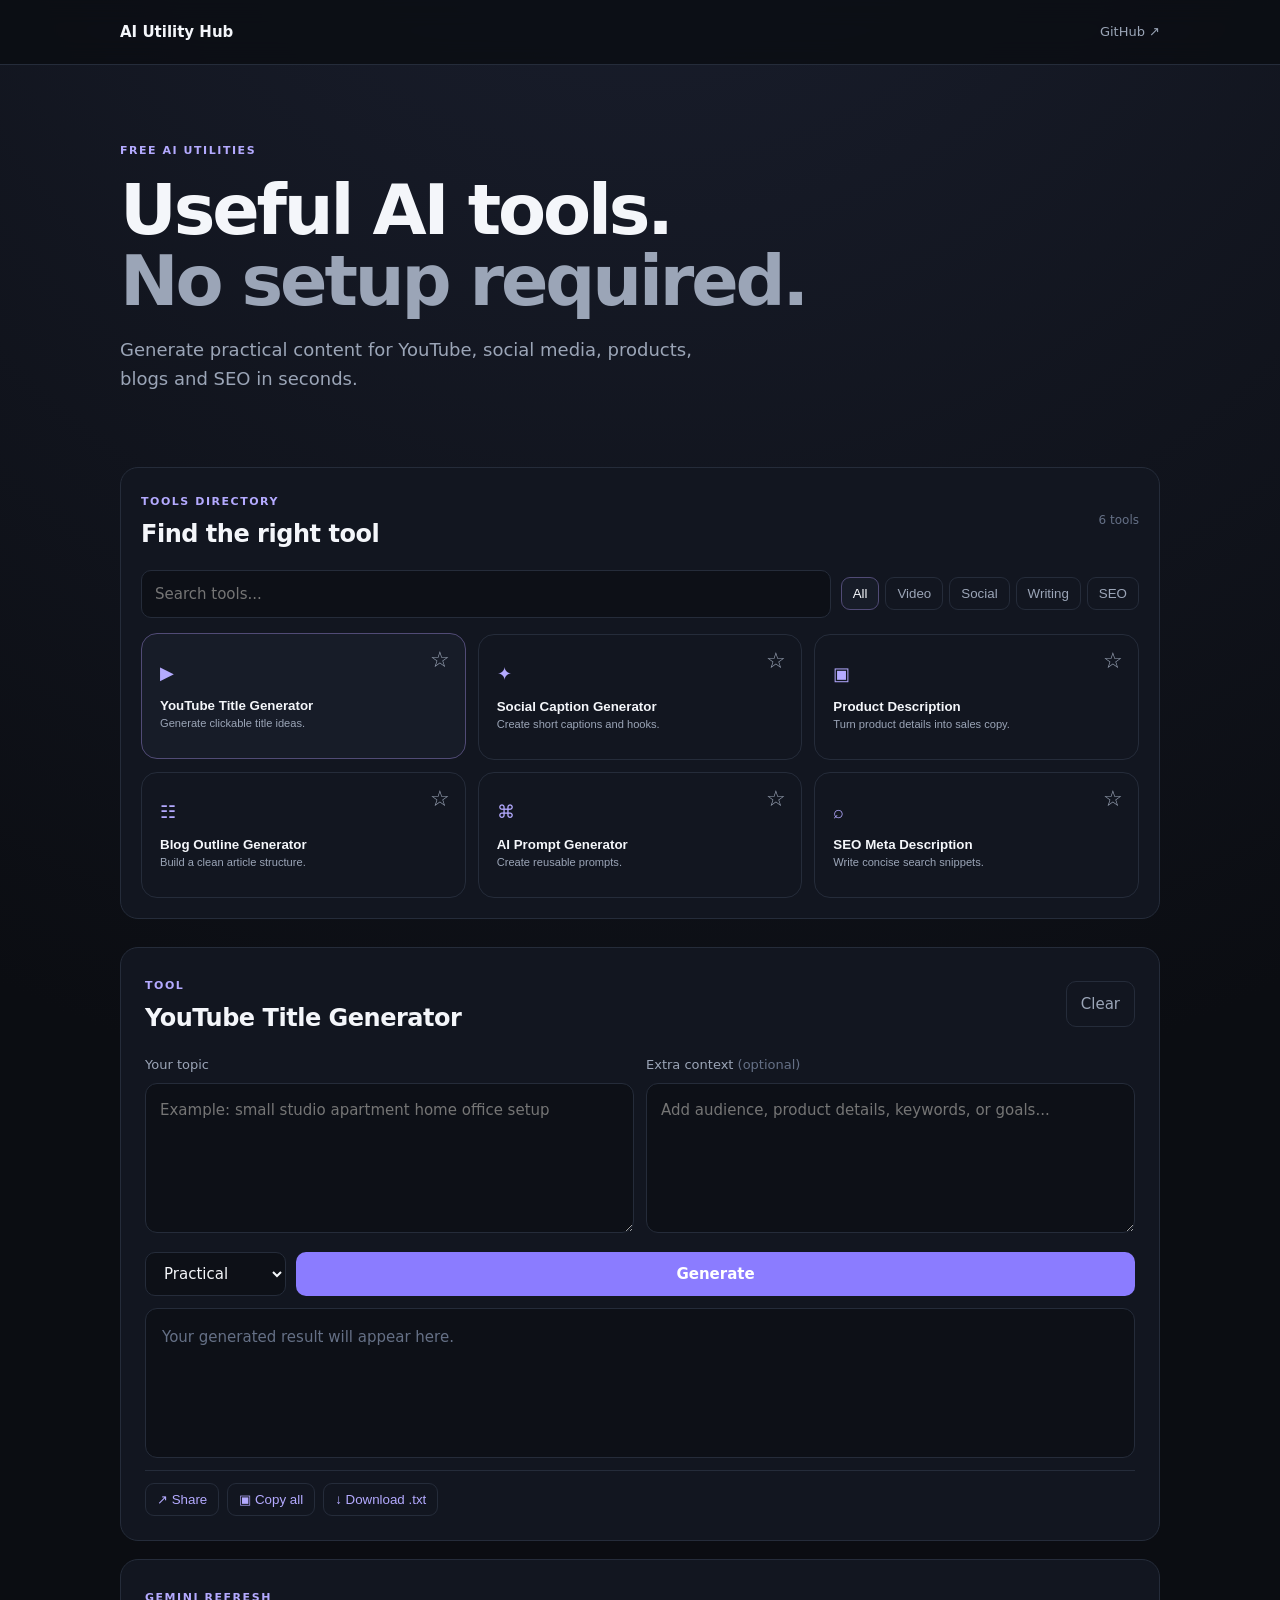
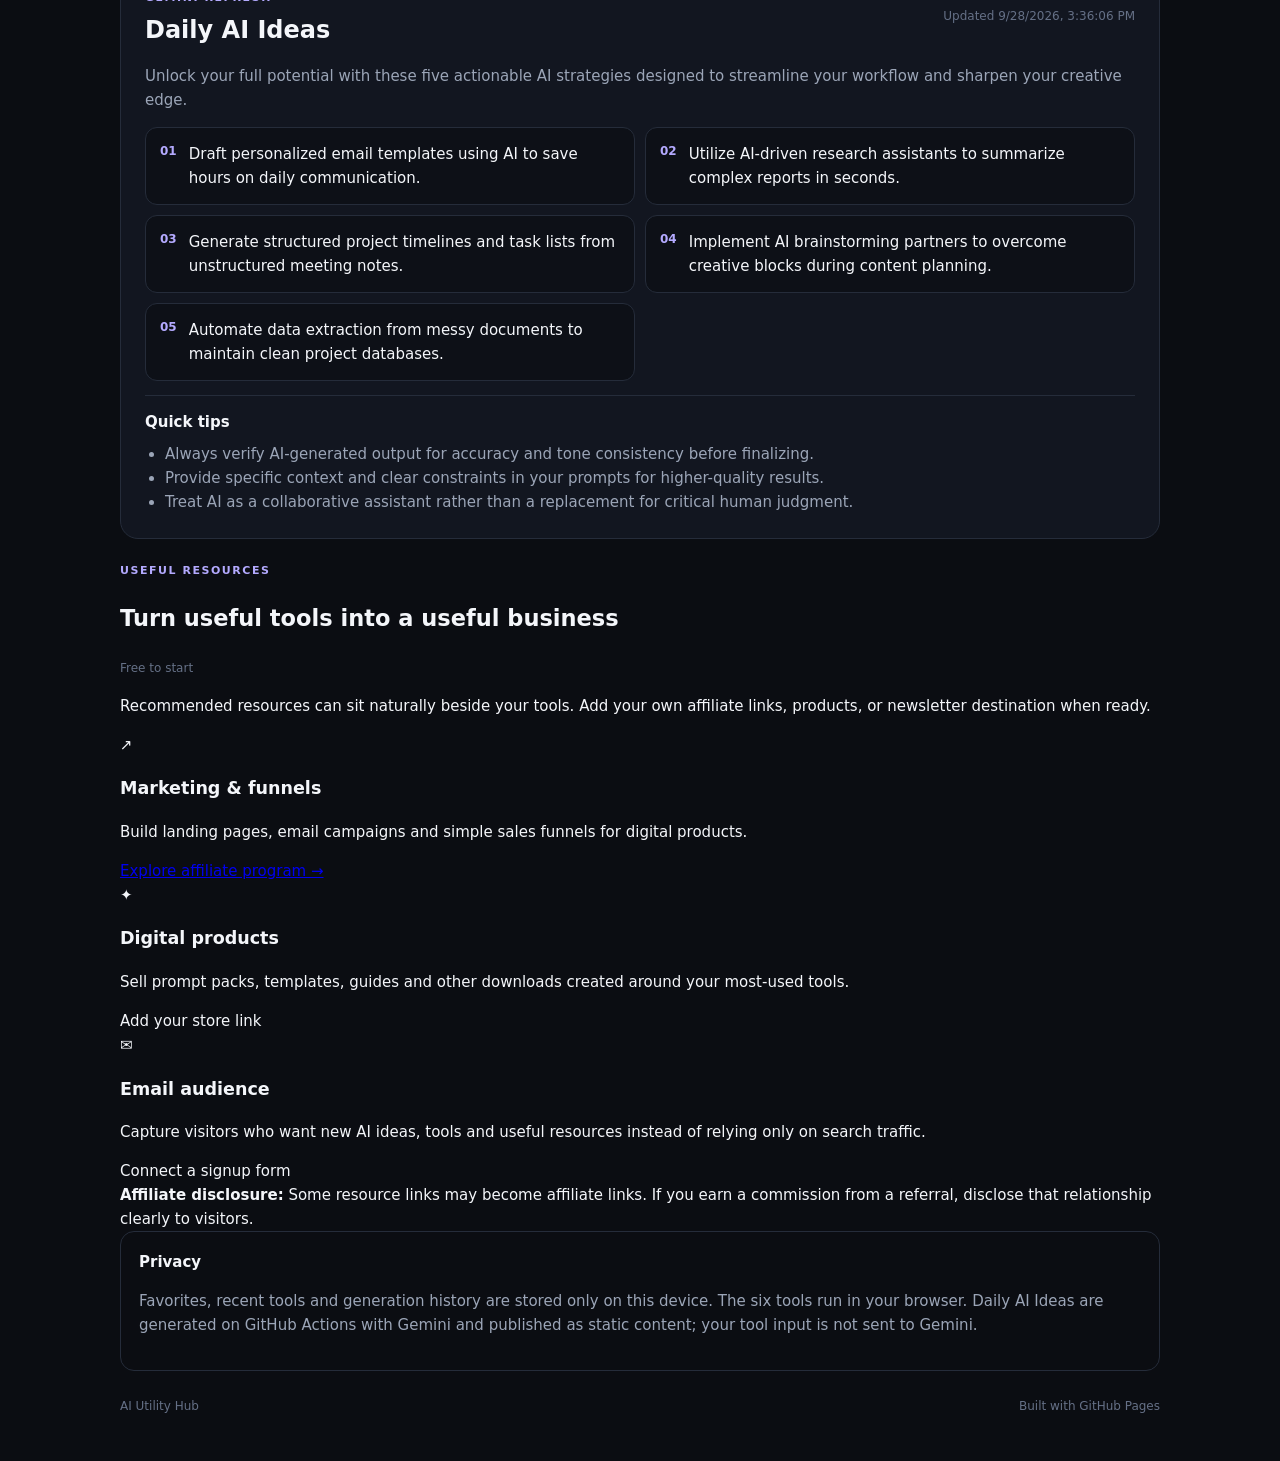
==== commit e5d2f458: "Add monetization-ready resources section" ====
--- a/index.html
+++ b/index.html
@@ -1 +1 @@
-<!doctype html><html lang="en"><head><meta charset="utf-8"><meta name="viewport" content="width=device-width,initial-scale=1"><meta name="description" content="Free AI utility tools for titles, captions, product copy, outlines, prompts and SEO."><title>AI Utility Hub — Free AI Tools</title><link rel="stylesheet" href="styles.css"></head><body><header class="site-header"><div class="wrap nav"><a class="brand" href="./">AI Utility Hub</a><a class="github" href="https://github.com/kenkenny11/ai-utility-hub">GitHub ↗</a></div></header><main class="wrap"><section class="hero"><span class="eyebrow">FREE AI UTILITIES</span><h1>Useful AI tools.<br><span>No setup required.</span></h1><p>Generate practical content for YouTube, social media, products, blogs and SEO in seconds.</p></section><section class="directory"><div class="directory-head"><div><span class="eyebrow">TOOLS DIRECTORY</span><h2>Find the right tool</h2></div><span id="toolCount" class="updated">6 tools</span></div><div class="directory-controls"><input id="toolSearch" type="search" placeholder="Search tools..." aria-label="Search tools"><div class="filters" role="group" aria-label="Filter tools"><button class="filter active" data-filter="all">All</button><button class="filter" data-filter="video">Video</button><button class="filter" data-filter="social">Social</button><button class="filter" data-filter="writing">Writing</button><button class="filter" data-filter="seo">SEO</button></div></div><div id="personalTools" class="personal-tools" hidden><div class="personal-tabs"><button class="personal-tab active" data-personal="recent">Recently used</button><button class="personal-tab" data-personal="favorites">Favorites</button></div><div id="personalList"></div></div><div class="tool-grid"><button class="tool-card active" data-tool="youtube" data-category="video" data-search="youtube title video titles content"><span class="icon">▶</span><strong>YouTube Title Generator</strong><small>Generate clickable title ideas.</small><span class="favorite-btn" role="button" tabindex="0" aria-label="Favorite YouTube Title Generator">☆</span></button><button class="tool-card" data-tool="caption" data-category="social" data-search="social caption instagram facebook hooks"><span class="icon">✦</span><strong>Social Caption Generator</strong><small>Create short captions and hooks.</small><span class="favorite-btn" role="button" tabindex="0" aria-label="Favorite Social Caption Generator">☆</span></button><button class="tool-card" data-tool="product" data-category="writing" data-search="product description ecommerce sales copy"><span class="icon">▣</span><strong>Product Description</strong><small>Turn product details into sales copy.</small><span class="favorite-btn" role="button" tabindex="0" aria-label="Favorite Product Description">☆</span></button><button class="tool-card" data-tool="outline" data-category="writing" data-search="blog outline article content writing"><span class="icon">☷</span><strong>Blog Outline Generator</strong><small>Build a clean article structure.</small><span class="favorite-btn" role="button" tabindex="0" aria-label="Favorite Blog Outline Generator">☆</span></button><button class="tool-card" data-tool="prompt" data-category="writing" data-search="ai prompt prompt generator workflow"><span class="icon">⌘</span><strong>AI Prompt Generator</strong><small>Create reusable prompts.</small><span class="favorite-btn" role="button" tabindex="0" aria-label="Favorite AI Prompt Generator">☆</span></button><button class="tool-card" data-tool="seo" data-category="seo" data-search="seo meta description search snippet google"><span class="icon">⌕</span><strong>SEO Meta Description</strong><small>Write concise search snippets.</small><span class="favorite-btn" role="button" tabindex="0" aria-label="Favorite SEO Meta Description">☆</span></button></div><div id="noTools" class="empty tool-empty" hidden>No tools match your search.</div></section><section id="workspace" class="workspace"><div class="workspace-head"><div><span class="eyebrow">TOOL</span><h2 id="toolTitle">YouTube Title Generator</h2></div><button id="clearBtn" class="ghost">Clear</button></div><div class="input-grid"><div class="field"><label for="input" id="inputLabel">Your topic</label><textarea id="input" rows="5" placeholder="Example: small studio apartment home office setup"></textarea></div><div class="field"><label for="context" id="contextLabel">Extra context <span>(optional)</span></label><textarea id="context" rows="5" placeholder="Add audience, product details, keywords, or goals..."></textarea></div></div><div class="controls"><select id="tone" aria-label="Tone"><option>Practical</option><option>Professional</option><option>Friendly</option><option>Bold</option><option>Minimal</option></select><button id="generateBtn" class="primary">Generate</button></div><div id="output" class="output" aria-live="polite"><div class="empty">Your generated result will appear here.</div></div></section><section id="history" class="history" hidden><div class="history-head"><div><span class="eyebrow">LOCAL HISTORY</span><h2>Recent generations</h2></div><button id="clearHistory" class="ghost">Clear history</button></div><div id="historyList"></div></section><section class="daily"><div class="daily-head"><div><span class="eyebrow">GEMINI REFRESH</span><h2>Daily AI Ideas</h2></div><span id="dailyUpdated" class="updated">Loading…</span></div><p id="dailyIntro" class="daily-intro">Loading the latest practical ideas.</p><div id="dailyIdeas" class="daily-grid"></div><div class="tips"><strong>Quick tips</strong><ul id="dailyTips"><li>Loading…</li></ul></div></section><section class="note"><strong>Privacy</strong><p>Favorites, recent tools and generation history are stored only on this device. The six tools run in your browser. Daily AI Ideas are generated on GitHub Actions with Gemini and published as static content; your tool input is not sent to Gemini.</p></section></main><footer class="wrap footer"><span>AI Utility Hub</span><span>Built with GitHub Pages</span></footer><script src="app.js?v=20260928-7"></script></body></html>+<!doctype html><html lang="en"><head><meta charset="utf-8"><meta name="viewport" content="width=device-width,initial-scale=1"><meta name="description" content="Free AI utility tools for titles, captions, product copy, outlines, prompts and SEO."><title>AI Utility Hub — Free AI Tools</title><link rel="stylesheet" href="styles.css"></head><body><header class="site-header"><div class="wrap nav"><a class="brand" href="./">AI Utility Hub</a><a class="github" href="https://github.com/kenkenny11/ai-utility-hub">GitHub ↗</a></div></header><main class="wrap"><section class="hero"><span class="eyebrow">FREE AI UTILITIES</span><h1>Useful AI tools.<br><span>No setup required.</span></h1><p>Generate practical content for YouTube, social media, products, blogs and SEO in seconds.</p></section><section class="directory"><div class="directory-head"><div><span class="eyebrow">TOOLS DIRECTORY</span><h2>Find the right tool</h2></div><span id="toolCount" class="updated">6 tools</span></div><div class="directory-controls"><input id="toolSearch" type="search" placeholder="Search tools..." aria-label="Search tools"><div class="filters" role="group" aria-label="Filter tools"><button class="filter active" data-filter="all">All</button><button class="filter" data-filter="video">Video</button><button class="filter" data-filter="social">Social</button><button class="filter" data-filter="writing">Writing</button><button class="filter" data-filter="seo">SEO</button></div></div><div id="personalTools" class="personal-tools" hidden><div class="personal-tabs"><button class="personal-tab active" data-personal="recent">Recently used</button><button class="personal-tab" data-personal="favorites">Favorites</button></div><div id="personalList"></div></div><div class="tool-grid"><button class="tool-card active" data-tool="youtube" data-category="video" data-search="youtube title video titles content"><span class="icon">▶</span><strong>YouTube Title Generator</strong><small>Generate clickable title ideas.</small><span class="favorite-btn" role="button" tabindex="0" aria-label="Favorite YouTube Title Generator">☆</span></button><button class="tool-card" data-tool="caption" data-category="social" data-search="social caption instagram facebook hooks"><span class="icon">✦</span><strong>Social Caption Generator</strong><small>Create short captions and hooks.</small><span class="favorite-btn" role="button" tabindex="0" aria-label="Favorite Social Caption Generator">☆</span></button><button class="tool-card" data-tool="product" data-category="writing" data-search="product description ecommerce sales copy"><span class="icon">▣</span><strong>Product Description</strong><small>Turn product details into sales copy.</small><span class="favorite-btn" role="button" tabindex="0" aria-label="Favorite Product Description">☆</span></button><button class="tool-card" data-tool="outline" data-category="writing" data-search="blog outline article content writing"><span class="icon">☷</span><strong>Blog Outline Generator</strong><small>Build a clean article structure.</small><span class="favorite-btn" role="button" tabindex="0" aria-label="Favorite Blog Outline Generator">☆</span></button><button class="tool-card" data-tool="prompt" data-category="writing" data-search="ai prompt prompt generator workflow"><span class="icon">⌘</span><strong>AI Prompt Generator</strong><small>Create reusable prompts.</small><span class="favorite-btn" role="button" tabindex="0" aria-label="Favorite AI Prompt Generator">☆</span></button><button class="tool-card" data-tool="seo" data-category="seo" data-search="seo meta description search snippet google"><span class="icon">⌕</span><strong>SEO Meta Description</strong><small>Write concise search snippets.</small><span class="favorite-btn" role="button" tabindex="0" aria-label="Favorite SEO Meta Description">☆</span></button></div><div id="noTools" class="empty tool-empty" hidden>No tools match your search.</div></section><section id="workspace" class="workspace"><div class="workspace-head"><div><span class="eyebrow">TOOL</span><h2 id="toolTitle">YouTube Title Generator</h2></div><button id="clearBtn" class="ghost">Clear</button></div><div class="input-grid"><div class="field"><label for="input" id="inputLabel">Your topic</label><textarea id="input" rows="5" placeholder="Example: small studio apartment home office setup"></textarea></div><div class="field"><label for="context" id="contextLabel">Extra context <span>(optional)</span></label><textarea id="context" rows="5" placeholder="Add audience, product details, keywords, or goals..."></textarea></div></div><div class="controls"><select id="tone" aria-label="Tone"><option>Practical</option><option>Professional</option><option>Friendly</option><option>Bold</option><option>Minimal</option></select><button id="generateBtn" class="primary">Generate</button></div><div id="output" class="output" aria-live="polite"><div class="empty">Your generated result will appear here.</div></div><div id="exportBar" class="export-bar" hidden><button id="shareBtn" class="export-btn">↗ Share</button><button id="copyAllBtn" class="export-btn">▣ Copy all</button><button id="downloadBtn" class="export-btn">↓ Download .txt</button></div></section><section id="history" class="history" hidden><div class="history-head"><div><span class="eyebrow">LOCAL HISTORY</span><h2>Recent generations</h2></div><button id="clearHistory" class="ghost">Clear history</button></div><div id="historyList"></div></section><section class="daily"><div class="daily-head"><div><span class="eyebrow">GEMINI REFRESH</span><h2>Daily AI Ideas</h2></div><span id="dailyUpdated" class="updated">Loading…</span></div><p id="dailyIntro" class="daily-intro">Loading the latest practical ideas.</p><div id="dailyIdeas" class="daily-grid"></div><div class="tips"><strong>Quick tips</strong><ul id="dailyTips"><li>Loading…</li></ul></div></section><section id="monetization" class="monetization"><div class="monetization-head"><div><span class="eyebrow">USEFUL RESOURCES</span><h2>Turn useful tools into a useful business</h2></div><span class="updated">Free to start</span></div><p class="monetization-intro">Recommended resources can sit naturally beside your tools. Add your own affiliate links, products, or newsletter destination when ready.</p><div class="resource-grid"><article class="resource-card"><span class="resource-icon">↗</span><h3>Marketing & funnels</h3><p>Build landing pages, email campaigns and simple sales funnels for digital products.</p><a href="https://systeme.io/affiliate-program" target="_blank" rel="noopener noreferrer">Explore affiliate program →</a></article><article class="resource-card"><span class="resource-icon">✦</span><h3>Digital products</h3><p>Sell prompt packs, templates, guides and other downloads created around your most-used tools.</p><span class="resource-status">Add your store link</span></article><article class="resource-card"><span class="resource-icon">✉</span><h3>Email audience</h3><p>Capture visitors who want new AI ideas, tools and useful resources instead of relying only on search traffic.</p><span class="resource-status">Connect a signup form</span></article></div><div class="disclosure"><strong>Affiliate disclosure:</strong> Some resource links may become affiliate links. If you earn a commission from a referral, disclose that relationship clearly to visitors.</div></section><section class="note"><strong>Privacy</strong><p>Favorites, recent tools and generation history are stored only on this device. The six tools run in your browser. Daily AI Ideas are generated on GitHub Actions with Gemini and published as static content; your tool input is not sent to Gemini.</p></section></main><footer class="wrap footer"><span>AI Utility Hub</span><span>Built with GitHub Pages</span></footer><script src="app.js?v=20260928-9"></script></body></html>
--- a/styles.css
+++ b/styles.css
@@ -1 +1 @@
-:root{--bg:#0b0d12;--panel:#121620;--panel2:#171c28;--line:#252c3a;--text:#f4f6fa;--muted:#9ba5b7;--accent:#8b7cff;--accent2:#b4aaff;--radius:18px}*{box-sizing:border-box}body{margin:0;background:radial-gradient(circle at 50% -10%,#1b2030 0,#0b0d12 42%);color:var(--text);font:15px/1.6 Inter,system-ui,-apple-system,BlinkMacSystemFont,"Segoe UI",sans-serif}.wrap{width:min(1040px,calc(100% - 32px));margin:auto}.site-header{border-bottom:1px solid var(--line);background:#0b0d12cc;backdrop-filter:blur(12px);position:sticky;top:0;z-index:10}.nav{height:64px;display:flex;align-items:center;justify-content:space-between}.brand{font-weight:800;color:var(--text);text-decoration:none}.github{color:var(--muted);text-decoration:none;font-size:13px}.hero{padding:72px 0 38px;max-width:720px}.eyebrow{font-size:11px;letter-spacing:.14em;color:var(--accent2);font-weight:800}.hero h1{font-size:clamp(40px,7vw,70px);line-height:1.02;letter-spacing:-.045em;margin:14px 0}.hero h1 span{color:var(--muted)}.hero p{font-size:18px;color:var(--muted);max-width:620px}.directory{background:var(--panel);border:1px solid var(--line);border-radius:var(--radius);padding:20px;margin:18px 0 28px}.directory-head{display:flex;justify-content:space-between;align-items:center;margin-bottom:16px}.directory h2{margin:3px 0 0;font-size:24px;letter-spacing:-.02em}.directory-controls{display:flex;gap:10px;align-items:center;margin-bottom:16px}.directory-controls input{min-width:220px;flex:1;background:#0d1017;border:1px solid var(--line);border-radius:10px;color:var(--text);padding:11px 13px;font:inherit;outline:none}.directory-controls input:focus{border-color:#5b5388}.filters{display:flex;gap:6px;overflow-x:auto}.filter,.personal-tab{white-space:nowrap;background:transparent;color:var(--muted);border:1px solid var(--line);border-radius:9px;padding:8px 11px;font:12px inherit;cursor:pointer}.filter:hover,.filter.active,.personal-tab:hover,.personal-tab.active{background:var(--panel2);color:var(--text);border-color:#514b76}.personal-tools{border-top:1px solid var(--line);padding:14px 0 2px;margin-bottom:12px}.personal-tabs{display:flex;gap:6px;margin-bottom:10px}.personal-item{width:100%;display:flex;justify-content:space-between;gap:12px;background:#0d1017;border:1px solid var(--line);color:var(--text);border-radius:10px;padding:10px 12px;margin:6px 0;text-align:left;cursor:pointer}.personal-item span:last-child{color:var(--accent2);font-size:12px}.tool-grid{display:grid;grid-template-columns:repeat(3,1fr);gap:12px}.tool-card{position:relative;border:1px solid var(--line);background:var(--panel);color:var(--text);text-align:left;padding:18px;border-radius:16px;cursor:pointer;min-height:126px;transition:.18s}.tool-card:hover,.tool-card.active{border-color:#514b76;background:var(--panel2);transform:translateY(-1px)}.tool-card[hidden]{display:none}.tool-card .icon{display:block;color:var(--accent2);font-size:18px;margin-bottom:14px}.tool-card strong,.tool-card small{display:block}.tool-card small{color:var(--muted);margin-top:4px;padding-right:28px}.favorite-btn{position:absolute;top:12px;right:12px;color:var(--muted);font-size:22px;line-height:1;cursor:pointer;user-select:none;padding:3px}.favorite-btn.saved{color:var(--accent2)}.tool-empty{padding:20px 0}.workspace{background:var(--panel);border:1px solid var(--line);border-radius:var(--radius);padding:24px;margin-bottom:18px}.workspace-head{display:flex;justify-content:space-between;align-items:center;margin-bottom:18px}.workspace h2{margin:3px 0 0;font-size:24px;letter-spacing:-.02em}.input-grid{display:grid;grid-template-columns:1fr 1fr;gap:12px}.field label span{color:#657086}.ghost,.primary,select{border-radius:10px;padding:10px 14px;font:inherit}.ghost{background:transparent;color:var(--muted);border:1px solid var(--line)}label{display:block;color:var(--muted);font-size:13px;margin-bottom:7px}textarea{width:100%;resize:vertical;min-height:130px;background:#0d1017;border:1px solid var(--line);border-radius:12px;color:var(--text);padding:14px;font:inherit;outline:none}textarea:focus{border-color:#5b5388}.controls{display:flex;gap:10px;margin:12px 0}.controls select{background:#0d1017;color:var(--text);border:1px solid var(--line)}.primary{border:0;background:var(--accent);color:white;font-weight:800;flex:1}.output{background:#0d1017;border:1px solid var(--line);border-radius:12px;min-height:150px;padding:16px}.empty{color:#657086}.result-item{display:flex;align-items:flex-start;justify-content:space-between;gap:12px;padding:11px 0;border-bottom:1px solid var(--line)}.result-item:last-child{border-bottom:0}.result-item>span{flex:1;white-space:pre-wrap}.copy-btn{flex:0 0 auto;background:transparent;color:var(--accent2);border:1px solid var(--line);border-radius:8px;padding:6px 9px;font:12px inherit;cursor:pointer}.copy-btn:hover{border-color:#5b5388;background:var(--panel2)}.note{border:1px solid var(--line);border-radius:14px;padding:18px;color:var(--muted)}.note strong{color:var(--text)}.footer{display:flex;justify-content:space-between;padding:26px 0 45px;color:#657086;font-size:12px}@media(max-width:760px){.tool-grid{grid-template-columns:1fr 1fr}.hero{padding-top:52px}.workspace{padding:18px}.input-grid{grid-template-columns:1fr}.directory-controls{align-items:stretch;flex-direction:column}.directory-controls input{min-width:0;width:100%}.filters{width:100%}}@media(max-width:480px){.wrap{width:min(100% - 20px,1040px)}.tool-grid{grid-template-columns:1fr}.tool-card{min-height:auto}.hero h1{font-size:43px}.controls{flex-direction:column}.footer{flex-direction:column;gap:5px}.result-item{gap:8px}.copy-btn{padding:7px 8px}}.daily{background:var(--panel);border:1px solid var(--line);border-radius:var(--radius);padding:24px;margin-bottom:18px}.daily-head{display:flex;justify-content:space-between;align-items:center;margin-bottom:12px}.daily h2{margin:3px 0 0;font-size:24px}.daily-intro{color:var(--muted)}.updated{color:#657086;font-size:12px}.daily-grid{display:grid;grid-template-columns:repeat(2,1fr);gap:10px}.idea{display:flex;gap:12px;background:#0d1017;border:1px solid var(--line);border-radius:12px;padding:14px}.idea span{color:var(--accent2);font-weight:800;font-size:12px}.idea p{margin:0}.tips{margin-top:14px;border-top:1px solid var(--line);padding-top:14px}.tips ul{margin:8px 0 0;padding-left:20px;color:var(--muted)}@media(max-width:760px){.daily-grid{grid-template-columns:1fr}}+:root{--bg:#0b0d12;--panel:#121620;--panel2:#171c28;--line:#252c3a;--text:#f4f6fa;--muted:#9ba5b7;--accent:#8b7cff;--accent2:#b4aaff;--radius:18px}*{box-sizing:border-box}body{margin:0;background:radial-gradient(circle at 50% -10%,#1b2030 0,#0b0d12 42%);color:var(--text);font:15px/1.6 Inter,system-ui,-apple-system,BlinkMacSystemFont,"Segoe UI",sans-serif}.wrap{width:min(1040px,calc(100% - 32px));margin:auto}.site-header{border-bottom:1px solid var(--line);background:#0b0d12cc;backdrop-filter:blur(12px);position:sticky;top:0;z-index:10}.nav{height:64px;display:flex;align-items:center;justify-content:space-between}.brand{font-weight:800;color:var(--text);text-decoration:none}.github{color:var(--muted);text-decoration:none;font-size:13px}.hero{padding:72px 0 38px;max-width:720px}.eyebrow{font-size:11px;letter-spacing:.14em;color:var(--accent2);font-weight:800}.hero h1{font-size:clamp(40px,7vw,70px);line-height:1.02;letter-spacing:-.045em;margin:14px 0}.hero h1 span{color:var(--muted)}.hero p{font-size:18px;color:var(--muted);max-width:620px}.directory{background:var(--panel);border:1px solid var(--line);border-radius:var(--radius);padding:20px;margin:18px 0 28px}.directory-head{display:flex;justify-content:space-between;align-items:center;margin-bottom:16px}.directory h2{margin:3px 0 0;font-size:24px;letter-spacing:-.02em}.directory-controls{display:flex;gap:10px;align-items:center;margin-bottom:16px}.directory-controls input{min-width:220px;flex:1;background:#0d1017;border:1px solid var(--line);border-radius:10px;color:var(--text);padding:11px 13px;font:inherit;outline:none}.directory-controls input:focus{border-color:#5b5388}.filters{display:flex;gap:6px;overflow-x:auto}.filter,.personal-tab{white-space:nowrap;background:transparent;color:var(--muted);border:1px solid var(--line);border-radius:9px;padding:8px 11px;font:12px inherit;cursor:pointer}.filter:hover,.filter.active,.personal-tab:hover,.personal-tab.active{background:var(--panel2);color:var(--text);border-color:#514b76}.personal-tools{border-top:1px solid var(--line);padding:14px 0 2px;margin-bottom:12px}.personal-tabs{display:flex;gap:6px;margin-bottom:10px}.personal-item{width:100%;display:flex;justify-content:space-between;gap:12px;background:#0d1017;border:1px solid var(--line);color:var(--text);border-radius:10px;padding:10px 12px;margin:6px 0;text-align:left;cursor:pointer}.personal-item span:last-child{color:var(--accent2);font-size:12px}.tool-grid{display:grid;grid-template-columns:repeat(3,1fr);gap:12px}.tool-card{position:relative;border:1px solid var(--line);background:var(--panel);color:var(--text);text-align:left;padding:18px;border-radius:16px;cursor:pointer;min-height:126px;transition:.18s}.tool-card:hover,.tool-card.active{border-color:#514b76;background:var(--panel2);transform:translateY(-1px)}.tool-card[hidden]{display:none}.tool-card .icon{display:block;color:var(--accent2);font-size:18px;margin-bottom:14px}.tool-card strong,.tool-card small{display:block}.tool-card small{color:var(--muted);margin-top:4px;padding-right:28px}.favorite-btn{position:absolute;top:12px;right:12px;color:var(--muted);font-size:22px;line-height:1;cursor:pointer;user-select:none;padding:3px}.favorite-btn.saved{color:var(--accent2)}.tool-empty{padding:20px 0}.workspace{background:var(--panel);border:1px solid var(--line);border-radius:var(--radius);padding:24px;margin-bottom:18px}.workspace-head,.history-head{display:flex;justify-content:space-between;align-items:center;margin-bottom:18px}.workspace h2,.history h2{margin:3px 0 0;font-size:24px;letter-spacing:-.02em}.input-grid{display:grid;grid-template-columns:1fr 1fr;gap:12px}.field label span{color:#657086}.ghost,.primary,select{border-radius:10px;padding:10px 14px;font:inherit}.ghost{background:transparent;color:var(--muted);border:1px solid var(--line)}label{display:block;color:var(--muted);font-size:13px;margin-bottom:7px}textarea{width:100%;resize:vertical;min-height:130px;background:#0d1017;border:1px solid var(--line);border-radius:12px;color:var(--text);padding:14px;font:inherit;outline:none}textarea:focus{border-color:#5b5388}.controls{display:flex;gap:10px;margin:12px 0}.controls select{background:#0d1017;color:var(--text);border:1px solid var(--line)}.primary{border:0;background:var(--accent);color:white;font-weight:800;flex:1}.output{background:#0d1017;border:1px solid var(--line);border-radius:12px;min-height:150px;padding:16px}.empty{color:#657086}.result-item{display:flex;align-items:flex-start;justify-content:space-between;gap:12px;padding:11px 0;border-bottom:1px solid var(--line)}.result-item:last-child{border-bottom:0}.result-item>span{flex:1;white-space:pre-wrap}.copy-btn{flex:0 0 auto;background:transparent;color:var(--accent2);border:1px solid var(--line);border-radius:8px;padding:6px 9px;font:12px inherit;cursor:pointer}.copy-btn:hover,.export-btn:hover{border-color:#5b5388;background:var(--panel2)}.export-bar{display:flex;gap:8px;flex-wrap:wrap;margin-top:12px;padding-top:12px;border-top:1px solid var(--line)}.export-btn{background:transparent;color:var(--accent2);border:1px solid var(--line);border-radius:9px;padding:8px 11px;font:12px inherit;cursor:pointer}.history{background:var(--panel);border:1px solid var(--line);border-radius:var(--radius);padding:24px;margin-bottom:18px}.history-item{background:#0d1017;border:1px solid var(--line);border-radius:12px;padding:14px;margin:10px 0}.history-meta{display:flex;justify-content:space-between;gap:10px}.history-meta span{color:#657086;font-size:11px}.history-item p{margin:7px 0;color:var(--muted);overflow-wrap:anywhere}.history-actions{display:flex;gap:7px;flex-wrap:wrap}.note{border:1px solid var(--line);border-radius:14px;padding:18px;color:var(--muted)}.note strong{color:var(--text)}.footer{display:flex;justify-content:space-between;padding:26px 0 45px;color:#657086;font-size:12px}@media(max-width:760px){.tool-grid{grid-template-columns:1fr 1fr}.hero{padding-top:52px}.workspace,.history{padding:18px}.input-grid{grid-template-columns:1fr}.directory-controls{align-items:stretch;flex-direction:column}.directory-controls input{min-width:0;width:100%}.filters{width:100%}.history-meta{flex-direction:column;gap:2px}}@media(max-width:480px){.wrap{width:min(100% - 20px,1040px)}.tool-grid{grid-template-columns:1fr}.tool-card{min-height:auto}.hero h1{font-size:43px}.controls{flex-direction:column}.export-bar{display:grid;grid-template-columns:1fr}.export-btn{width:100%}.footer{flex-direction:column;gap:5px}.result-item{gap:8px}.copy-btn{padding:7px 8px}}.daily{background:var(--panel);border:1px solid var(--line);border-radius:var(--radius);padding:24px;margin-bottom:18px}.daily-head{display:flex;justify-content:space-between;align-items:center;margin-bottom:12px}.daily h2{margin:3px 0 0;font-size:24px}.daily-intro{color:var(--muted)}.updated{color:#657086;font-size:12px}.daily-grid{display:grid;grid-template-columns:repeat(2,1fr);gap:10px}.idea{display:flex;gap:12px;background:#0d1017;border:1px solid var(--line);border-radius:12px;padding:14px}.idea span{color:var(--accent2);font-weight:800;font-size:12px}.idea p{margin:0}.tips{margin-top:14px;border-top:1px solid var(--line);padding-top:14px}.tips ul{margin:8px 0 0;padding-left:20px;color:var(--muted)}@media(max-width:760px){.daily-grid{grid-template-columns:1fr}}
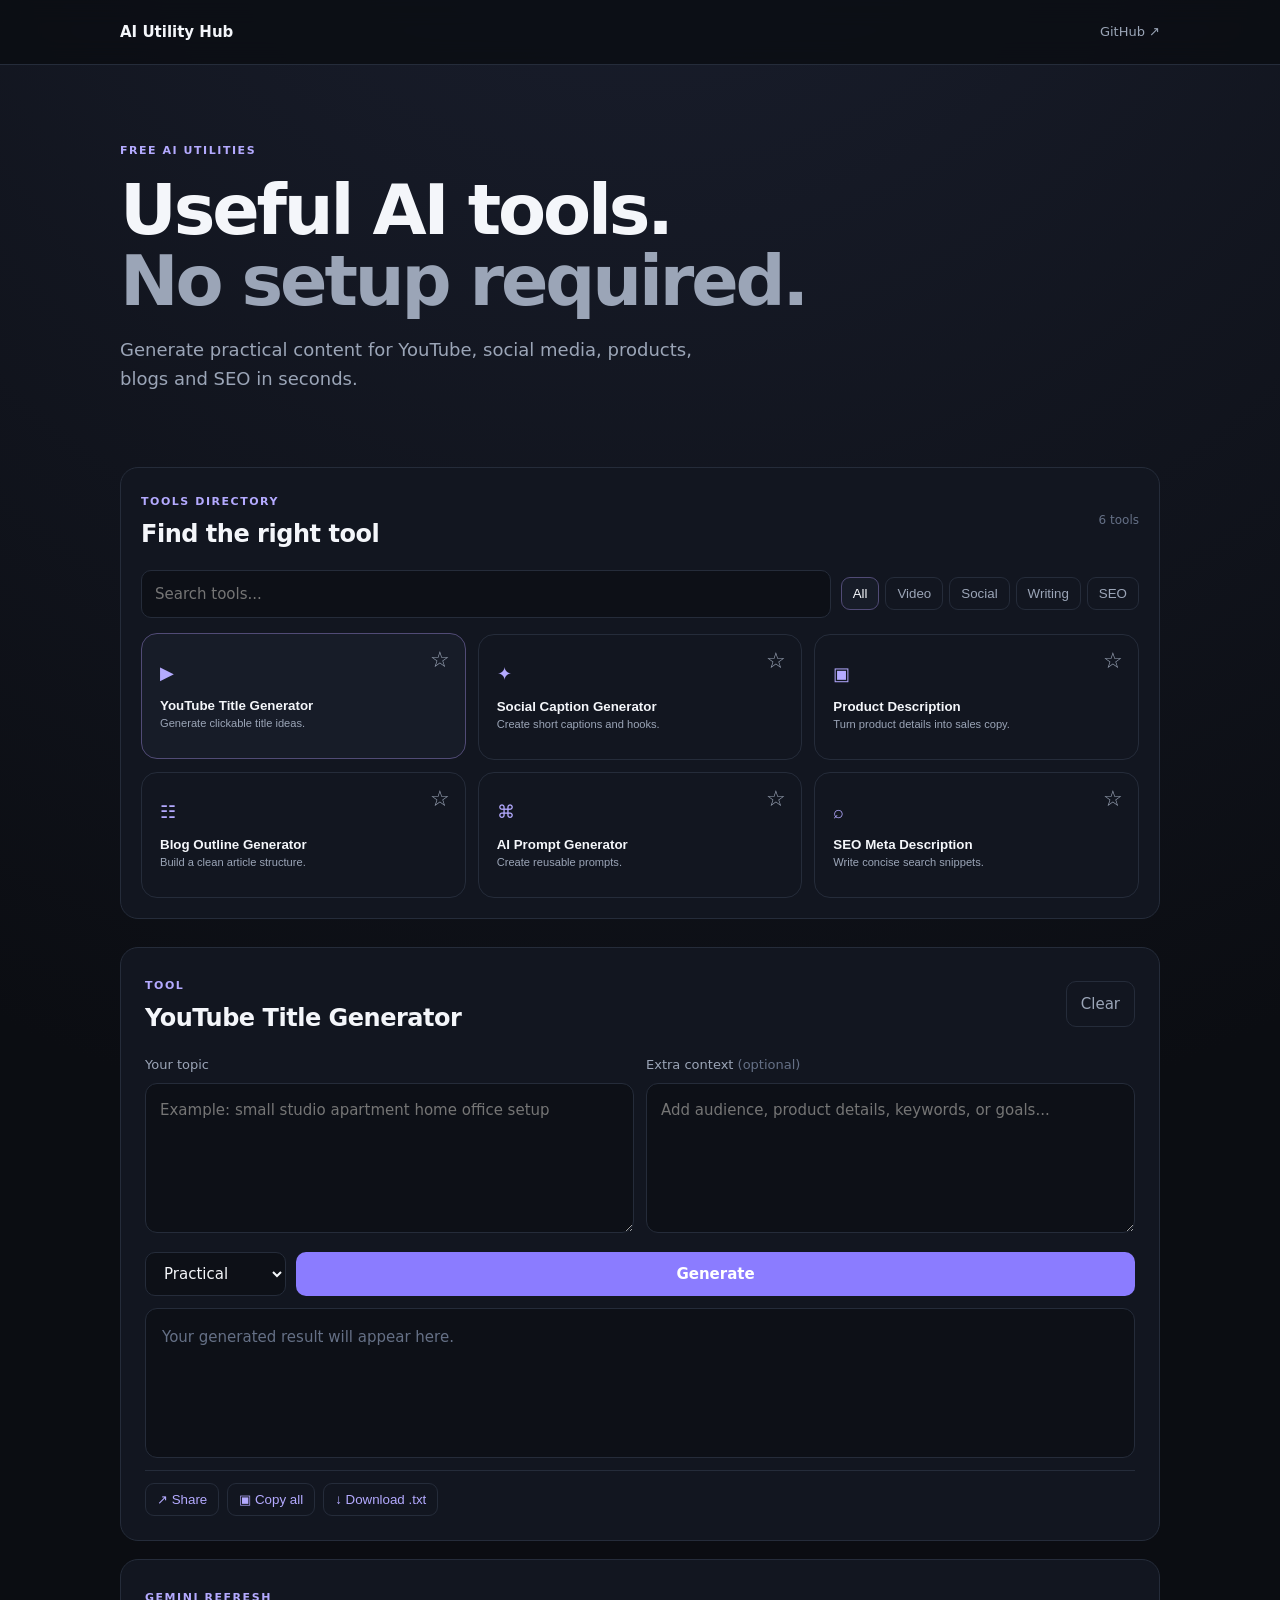
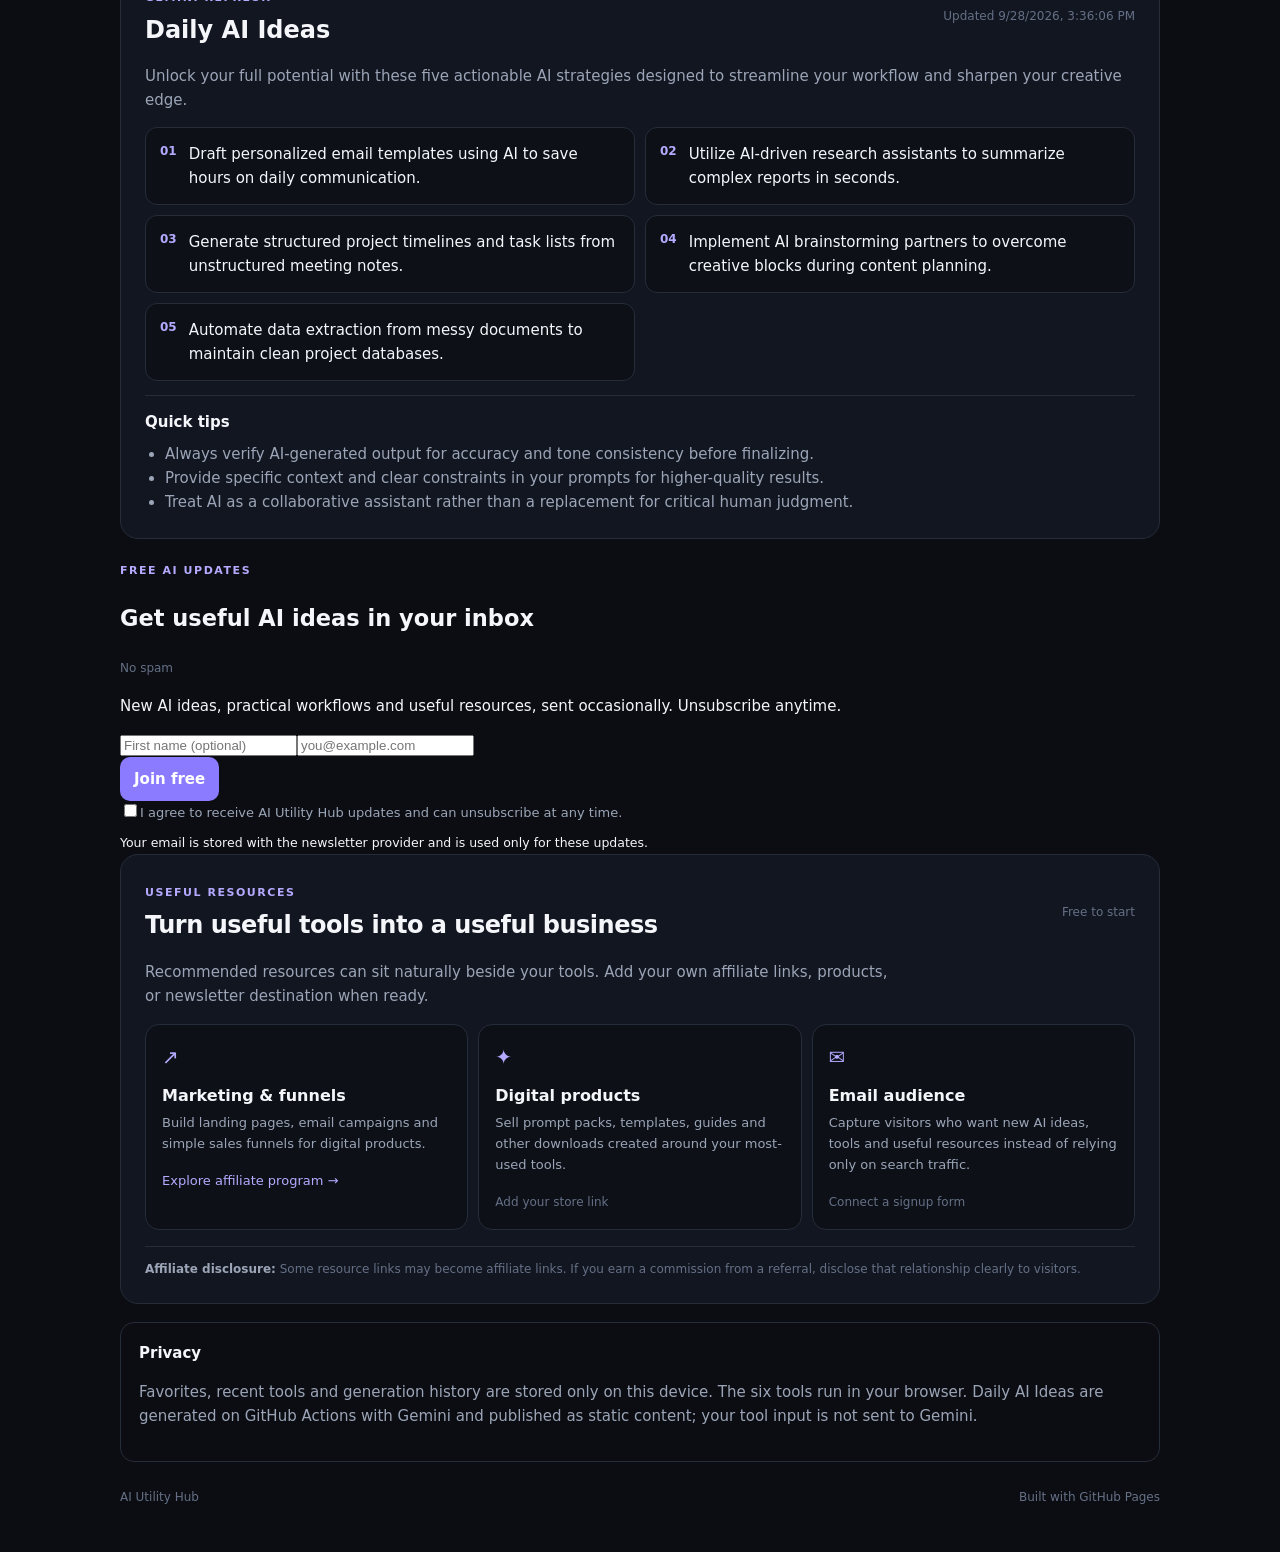
==== commit 46a7f218: "Add newsletter signup UI" ====
--- a/index.html
+++ b/index.html
@@ -1 +1 @@
-<!doctype html><html lang="en"><head><meta charset="utf-8"><meta name="viewport" content="width=device-width,initial-scale=1"><meta name="description" content="Free AI utility tools for titles, captions, product copy, outlines, prompts and SEO."><title>AI Utility Hub — Free AI Tools</title><link rel="stylesheet" href="styles.css"></head><body><header class="site-header"><div class="wrap nav"><a class="brand" href="./">AI Utility Hub</a><a class="github" href="https://github.com/kenkenny11/ai-utility-hub">GitHub ↗</a></div></header><main class="wrap"><section class="hero"><span class="eyebrow">FREE AI UTILITIES</span><h1>Useful AI tools.<br><span>No setup required.</span></h1><p>Generate practical content for YouTube, social media, products, blogs and SEO in seconds.</p></section><section class="directory"><div class="directory-head"><div><span class="eyebrow">TOOLS DIRECTORY</span><h2>Find the right tool</h2></div><span id="toolCount" class="updated">6 tools</span></div><div class="directory-controls"><input id="toolSearch" type="search" placeholder="Search tools..." aria-label="Search tools"><div class="filters" role="group" aria-label="Filter tools"><button class="filter active" data-filter="all">All</button><button class="filter" data-filter="video">Video</button><button class="filter" data-filter="social">Social</button><button class="filter" data-filter="writing">Writing</button><button class="filter" data-filter="seo">SEO</button></div></div><div id="personalTools" class="personal-tools" hidden><div class="personal-tabs"><button class="personal-tab active" data-personal="recent">Recently used</button><button class="personal-tab" data-personal="favorites">Favorites</button></div><div id="personalList"></div></div><div class="tool-grid"><button class="tool-card active" data-tool="youtube" data-category="video" data-search="youtube title video titles content"><span class="icon">▶</span><strong>YouTube Title Generator</strong><small>Generate clickable title ideas.</small><span class="favorite-btn" role="button" tabindex="0" aria-label="Favorite YouTube Title Generator">☆</span></button><button class="tool-card" data-tool="caption" data-category="social" data-search="social caption instagram facebook hooks"><span class="icon">✦</span><strong>Social Caption Generator</strong><small>Create short captions and hooks.</small><span class="favorite-btn" role="button" tabindex="0" aria-label="Favorite Social Caption Generator">☆</span></button><button class="tool-card" data-tool="product" data-category="writing" data-search="product description ecommerce sales copy"><span class="icon">▣</span><strong>Product Description</strong><small>Turn product details into sales copy.</small><span class="favorite-btn" role="button" tabindex="0" aria-label="Favorite Product Description">☆</span></button><button class="tool-card" data-tool="outline" data-category="writing" data-search="blog outline article content writing"><span class="icon">☷</span><strong>Blog Outline Generator</strong><small>Build a clean article structure.</small><span class="favorite-btn" role="button" tabindex="0" aria-label="Favorite Blog Outline Generator">☆</span></button><button class="tool-card" data-tool="prompt" data-category="writing" data-search="ai prompt prompt generator workflow"><span class="icon">⌘</span><strong>AI Prompt Generator</strong><small>Create reusable prompts.</small><span class="favorite-btn" role="button" tabindex="0" aria-label="Favorite AI Prompt Generator">☆</span></button><button class="tool-card" data-tool="seo" data-category="seo" data-search="seo meta description search snippet google"><span class="icon">⌕</span><strong>SEO Meta Description</strong><small>Write concise search snippets.</small><span class="favorite-btn" role="button" tabindex="0" aria-label="Favorite SEO Meta Description">☆</span></button></div><div id="noTools" class="empty tool-empty" hidden>No tools match your search.</div></section><section id="workspace" class="workspace"><div class="workspace-head"><div><span class="eyebrow">TOOL</span><h2 id="toolTitle">YouTube Title Generator</h2></div><button id="clearBtn" class="ghost">Clear</button></div><div class="input-grid"><div class="field"><label for="input" id="inputLabel">Your topic</label><textarea id="input" rows="5" placeholder="Example: small studio apartment home office setup"></textarea></div><div class="field"><label for="context" id="contextLabel">Extra context <span>(optional)</span></label><textarea id="context" rows="5" placeholder="Add audience, product details, keywords, or goals..."></textarea></div></div><div class="controls"><select id="tone" aria-label="Tone"><option>Practical</option><option>Professional</option><option>Friendly</option><option>Bold</option><option>Minimal</option></select><button id="generateBtn" class="primary">Generate</button></div><div id="output" class="output" aria-live="polite"><div class="empty">Your generated result will appear here.</div></div><div id="exportBar" class="export-bar" hidden><button id="shareBtn" class="export-btn">↗ Share</button><button id="copyAllBtn" class="export-btn">▣ Copy all</button><button id="downloadBtn" class="export-btn">↓ Download .txt</button></div></section><section id="history" class="history" hidden><div class="history-head"><div><span class="eyebrow">LOCAL HISTORY</span><h2>Recent generations</h2></div><button id="clearHistory" class="ghost">Clear history</button></div><div id="historyList"></div></section><section class="daily"><div class="daily-head"><div><span class="eyebrow">GEMINI REFRESH</span><h2>Daily AI Ideas</h2></div><span id="dailyUpdated" class="updated">Loading…</span></div><p id="dailyIntro" class="daily-intro">Loading the latest practical ideas.</p><div id="dailyIdeas" class="daily-grid"></div><div class="tips"><strong>Quick tips</strong><ul id="dailyTips"><li>Loading…</li></ul></div></section><section id="monetization" class="monetization"><div class="monetization-head"><div><span class="eyebrow">USEFUL RESOURCES</span><h2>Turn useful tools into a useful business</h2></div><span class="updated">Free to start</span></div><p class="monetization-intro">Recommended resources can sit naturally beside your tools. Add your own affiliate links, products, or newsletter destination when ready.</p><div class="resource-grid"><article class="resource-card"><span class="resource-icon">↗</span><h3>Marketing & funnels</h3><p>Build landing pages, email campaigns and simple sales funnels for digital products.</p><a href="https://systeme.io/affiliate-program" target="_blank" rel="noopener noreferrer">Explore affiliate program →</a></article><article class="resource-card"><span class="resource-icon">✦</span><h3>Digital products</h3><p>Sell prompt packs, templates, guides and other downloads created around your most-used tools.</p><span class="resource-status">Add your store link</span></article><article class="resource-card"><span class="resource-icon">✉</span><h3>Email audience</h3><p>Capture visitors who want new AI ideas, tools and useful resources instead of relying only on search traffic.</p><span class="resource-status">Connect a signup form</span></article></div><div class="disclosure"><strong>Affiliate disclosure:</strong> Some resource links may become affiliate links. If you earn a commission from a referral, disclose that relationship clearly to visitors.</div></section><section class="note"><strong>Privacy</strong><p>Favorites, recent tools and generation history are stored only on this device. The six tools run in your browser. Daily AI Ideas are generated on GitHub Actions with Gemini and published as static content; your tool input is not sent to Gemini.</p></section></main><footer class="wrap footer"><span>AI Utility Hub</span><span>Built with GitHub Pages</span></footer><script src="app.js?v=20260928-9"></script></body></html>+<!doctype html><html lang="en"><head><meta charset="utf-8"><meta name="viewport" content="width=device-width,initial-scale=1"><meta name="description" content="Free AI utility tools for titles, captions, product copy, outlines, prompts and SEO."><title>AI Utility Hub — Free AI Tools</title><link rel="stylesheet" href="styles.css"></head><body><header class="site-header"><div class="wrap nav"><a class="brand" href="./">AI Utility Hub</a><a class="github" href="https://github.com/kenkenny11/ai-utility-hub">GitHub ↗</a></div></header><main class="wrap"><section class="hero"><span class="eyebrow">FREE AI UTILITIES</span><h1>Useful AI tools.<br><span>No setup required.</span></h1><p>Generate practical content for YouTube, social media, products, blogs and SEO in seconds.</p></section><section class="directory"><div class="directory-head"><div><span class="eyebrow">TOOLS DIRECTORY</span><h2>Find the right tool</h2></div><span id="toolCount" class="updated">6 tools</span></div><div class="directory-controls"><input id="toolSearch" type="search" placeholder="Search tools..." aria-label="Search tools"><div class="filters" role="group" aria-label="Filter tools"><button class="filter active" data-filter="all">All</button><button class="filter" data-filter="video">Video</button><button class="filter" data-filter="social">Social</button><button class="filter" data-filter="writing">Writing</button><button class="filter" data-filter="seo">SEO</button></div></div><div id="personalTools" class="personal-tools" hidden><div class="personal-tabs"><button class="personal-tab active" data-personal="recent">Recently used</button><button class="personal-tab" data-personal="favorites">Favorites</button></div><div id="personalList"></div></div><div class="tool-grid"><button class="tool-card active" data-tool="youtube" data-category="video" data-search="youtube title video titles content"><span class="icon">▶</span><strong>YouTube Title Generator</strong><small>Generate clickable title ideas.</small><span class="favorite-btn" role="button" tabindex="0" aria-label="Favorite YouTube Title Generator">☆</span></button><button class="tool-card" data-tool="caption" data-category="social" data-search="social caption instagram facebook hooks"><span class="icon">✦</span><strong>Social Caption Generator</strong><small>Create short captions and hooks.</small><span class="favorite-btn" role="button" tabindex="0" aria-label="Favorite Social Caption Generator">☆</span></button><button class="tool-card" data-tool="product" data-category="writing" data-search="product description ecommerce sales copy"><span class="icon">▣</span><strong>Product Description</strong><small>Turn product details into sales copy.</small><span class="favorite-btn" role="button" tabindex="0" aria-label="Favorite Product Description">☆</span></button><button class="tool-card" data-tool="outline" data-category="writing" data-search="blog outline article content writing"><span class="icon">☷</span><strong>Blog Outline Generator</strong><small>Build a clean article structure.</small><span class="favorite-btn" role="button" tabindex="0" aria-label="Favorite Blog Outline Generator">☆</span></button><button class="tool-card" data-tool="prompt" data-category="writing" data-search="ai prompt prompt generator workflow"><span class="icon">⌘</span><strong>AI Prompt Generator</strong><small>Create reusable prompts.</small><span class="favorite-btn" role="button" tabindex="0" aria-label="Favorite AI Prompt Generator">☆</span></button><button class="tool-card" data-tool="seo" data-category="seo" data-search="seo meta description search snippet google"><span class="icon">⌕</span><strong>SEO Meta Description</strong><small>Write concise search snippets.</small><span class="favorite-btn" role="button" tabindex="0" aria-label="Favorite SEO Meta Description">☆</span></button></div><div id="noTools" class="empty tool-empty" hidden>No tools match your search.</div></section><section id="workspace" class="workspace"><div class="workspace-head"><div><span class="eyebrow">TOOL</span><h2 id="toolTitle">YouTube Title Generator</h2></div><button id="clearBtn" class="ghost">Clear</button></div><div class="input-grid"><div class="field"><label for="input" id="inputLabel">Your topic</label><textarea id="input" rows="5" placeholder="Example: small studio apartment home office setup"></textarea></div><div class="field"><label for="context" id="contextLabel">Extra context <span>(optional)</span></label><textarea id="context" rows="5" placeholder="Add audience, product details, keywords, or goals..."></textarea></div></div><div class="controls"><select id="tone" aria-label="Tone"><option>Practical</option><option>Professional</option><option>Friendly</option><option>Bold</option><option>Minimal</option></select><button id="generateBtn" class="primary">Generate</button></div><div id="output" class="output" aria-live="polite"><div class="empty">Your generated result will appear here.</div></div><div id="exportBar" class="export-bar" hidden><button id="shareBtn" class="export-btn">↗ Share</button><button id="copyAllBtn" class="export-btn">▣ Copy all</button><button id="downloadBtn" class="export-btn">↓ Download .txt</button></div></section><section id="history" class="history" hidden><div class="history-head"><div><span class="eyebrow">LOCAL HISTORY</span><h2>Recent generations</h2></div><button id="clearHistory" class="ghost">Clear history</button></div><div id="historyList"></div></section><section class="daily"><div class="daily-head"><div><span class="eyebrow">GEMINI REFRESH</span><h2>Daily AI Ideas</h2></div><span id="dailyUpdated" class="updated">Loading…</span></div><p id="dailyIntro" class="daily-intro">Loading the latest practical ideas.</p><div id="dailyIdeas" class="daily-grid"></div><div class="tips"><strong>Quick tips</strong><ul id="dailyTips"><li>Loading…</li></ul></div></section><section id="newsletter" class="newsletter"><div class="newsletter-head"><div><span class="eyebrow">FREE AI UPDATES</span><h2>Get useful AI ideas in your inbox</h2></div><span class="updated">No spam</span></div><p>New AI ideas, practical workflows and useful resources, sent occasionally. Unsubscribe anytime.</p><form id="newsletterForm" class="newsletter-form"><div class="newsletter-fields"><input id="subscriberName" name="name" type="text" autocomplete="given-name" placeholder="First name (optional)"><input id="subscriberEmail" name="email" type="email" autocomplete="email" placeholder="you@example.com" required></div><button id="subscribeBtn" class="primary" type="submit">Join free</button></div><label class="consent"><input id="subscriberConsent" type="checkbox" required><span>I agree to receive AI Utility Hub updates and can unsubscribe at any time.</span></label><div id="newsletterStatus" class="newsletter-status" aria-live="polite"></div></form><small class="newsletter-note">Your email is stored with the newsletter provider and is used only for these updates.</small></section><section id="monetization" class="monetization"><div class="monetization-head"><div><span class="eyebrow">USEFUL RESOURCES</span><h2>Turn useful tools into a useful business</h2></div><span class="updated">Free to start</span></div><p class="monetization-intro">Recommended resources can sit naturally beside your tools. Add your own affiliate links, products, or newsletter destination when ready.</p><div class="resource-grid"><article class="resource-card"><span class="resource-icon">↗</span><h3>Marketing & funnels</h3><p>Build landing pages, email campaigns and simple sales funnels for digital products.</p><a href="https://systeme.io/affiliate-program" target="_blank" rel="noopener noreferrer">Explore affiliate program →</a></article><article class="resource-card"><span class="resource-icon">✦</span><h3>Digital products</h3><p>Sell prompt packs, templates, guides and other downloads created around your most-used tools.</p><span class="resource-status">Add your store link</span></article><article class="resource-card"><span class="resource-icon">✉</span><h3>Email audience</h3><p>Capture visitors who want new AI ideas, tools and useful resources instead of relying only on search traffic.</p><span class="resource-status">Connect a signup form</span></article></div><div class="disclosure"><strong>Affiliate disclosure:</strong> Some resource links may become affiliate links. If you earn a commission from a referral, disclose that relationship clearly to visitors.</div></section><section class="note"><strong>Privacy</strong><p>Favorites, recent tools and generation history are stored only on this device. The six tools run in your browser. Daily AI Ideas are generated on GitHub Actions with Gemini and published as static content; your tool input is not sent to Gemini.</p></section></main><footer class="wrap footer"><span>AI Utility Hub</span><span>Built with GitHub Pages</span></footer><script src="app.js?v=20260928-10"></script></body></html>
--- a/styles.css
+++ b/styles.css
@@ -1 +1 @@
-:root{--bg:#0b0d12;--panel:#121620;--panel2:#171c28;--line:#252c3a;--text:#f4f6fa;--muted:#9ba5b7;--accent:#8b7cff;--accent2:#b4aaff;--radius:18px}*{box-sizing:border-box}body{margin:0;background:radial-gradient(circle at 50% -10%,#1b2030 0,#0b0d12 42%);color:var(--text);font:15px/1.6 Inter,system-ui,-apple-system,BlinkMacSystemFont,"Segoe UI",sans-serif}.wrap{width:min(1040px,calc(100% - 32px));margin:auto}.site-header{border-bottom:1px solid var(--line);background:#0b0d12cc;backdrop-filter:blur(12px);position:sticky;top:0;z-index:10}.nav{height:64px;display:flex;align-items:center;justify-content:space-between}.brand{font-weight:800;color:var(--text);text-decoration:none}.github{color:var(--muted);text-decoration:none;font-size:13px}.hero{padding:72px 0 38px;max-width:720px}.eyebrow{font-size:11px;letter-spacing:.14em;color:var(--accent2);font-weight:800}.hero h1{font-size:clamp(40px,7vw,70px);line-height:1.02;letter-spacing:-.045em;margin:14px 0}.hero h1 span{color:var(--muted)}.hero p{font-size:18px;color:var(--muted);max-width:620px}.directory{background:var(--panel);border:1px solid var(--line);border-radius:var(--radius);padding:20px;margin:18px 0 28px}.directory-head{display:flex;justify-content:space-between;align-items:center;margin-bottom:16px}.directory h2{margin:3px 0 0;font-size:24px;letter-spacing:-.02em}.directory-controls{display:flex;gap:10px;align-items:center;margin-bottom:16px}.directory-controls input{min-width:220px;flex:1;background:#0d1017;border:1px solid var(--line);border-radius:10px;color:var(--text);padding:11px 13px;font:inherit;outline:none}.directory-controls input:focus{border-color:#5b5388}.filters{display:flex;gap:6px;overflow-x:auto}.filter,.personal-tab{white-space:nowrap;background:transparent;color:var(--muted);border:1px solid var(--line);border-radius:9px;padding:8px 11px;font:12px inherit;cursor:pointer}.filter:hover,.filter.active,.personal-tab:hover,.personal-tab.active{background:var(--panel2);color:var(--text);border-color:#514b76}.personal-tools{border-top:1px solid var(--line);padding:14px 0 2px;margin-bottom:12px}.personal-tabs{display:flex;gap:6px;margin-bottom:10px}.personal-item{width:100%;display:flex;justify-content:space-between;gap:12px;background:#0d1017;border:1px solid var(--line);color:var(--text);border-radius:10px;padding:10px 12px;margin:6px 0;text-align:left;cursor:pointer}.personal-item span:last-child{color:var(--accent2);font-size:12px}.tool-grid{display:grid;grid-template-columns:repeat(3,1fr);gap:12px}.tool-card{position:relative;border:1px solid var(--line);background:var(--panel);color:var(--text);text-align:left;padding:18px;border-radius:16px;cursor:pointer;min-height:126px;transition:.18s}.tool-card:hover,.tool-card.active{border-color:#514b76;background:var(--panel2);transform:translateY(-1px)}.tool-card[hidden]{display:none}.tool-card .icon{display:block;color:var(--accent2);font-size:18px;margin-bottom:14px}.tool-card strong,.tool-card small{display:block}.tool-card small{color:var(--muted);margin-top:4px;padding-right:28px}.favorite-btn{position:absolute;top:12px;right:12px;color:var(--muted);font-size:22px;line-height:1;cursor:pointer;user-select:none;padding:3px}.favorite-btn.saved{color:var(--accent2)}.tool-empty{padding:20px 0}.workspace{background:var(--panel);border:1px solid var(--line);border-radius:var(--radius);padding:24px;margin-bottom:18px}.workspace-head,.history-head{display:flex;justify-content:space-between;align-items:center;margin-bottom:18px}.workspace h2,.history h2{margin:3px 0 0;font-size:24px;letter-spacing:-.02em}.input-grid{display:grid;grid-template-columns:1fr 1fr;gap:12px}.field label span{color:#657086}.ghost,.primary,select{border-radius:10px;padding:10px 14px;font:inherit}.ghost{background:transparent;color:var(--muted);border:1px solid var(--line)}label{display:block;color:var(--muted);font-size:13px;margin-bottom:7px}textarea{width:100%;resize:vertical;min-height:130px;background:#0d1017;border:1px solid var(--line);border-radius:12px;color:var(--text);padding:14px;font:inherit;outline:none}textarea:focus{border-color:#5b5388}.controls{display:flex;gap:10px;margin:12px 0}.controls select{background:#0d1017;color:var(--text);border:1px solid var(--line)}.primary{border:0;background:var(--accent);color:white;font-weight:800;flex:1}.output{background:#0d1017;border:1px solid var(--line);border-radius:12px;min-height:150px;padding:16px}.empty{color:#657086}.result-item{display:flex;align-items:flex-start;justify-content:space-between;gap:12px;padding:11px 0;border-bottom:1px solid var(--line)}.result-item:last-child{border-bottom:0}.result-item>span{flex:1;white-space:pre-wrap}.copy-btn{flex:0 0 auto;background:transparent;color:var(--accent2);border:1px solid var(--line);border-radius:8px;padding:6px 9px;font:12px inherit;cursor:pointer}.copy-btn:hover,.export-btn:hover{border-color:#5b5388;background:var(--panel2)}.export-bar{display:flex;gap:8px;flex-wrap:wrap;margin-top:12px;padding-top:12px;border-top:1px solid var(--line)}.export-btn{background:transparent;color:var(--accent2);border:1px solid var(--line);border-radius:9px;padding:8px 11px;font:12px inherit;cursor:pointer}.history{background:var(--panel);border:1px solid var(--line);border-radius:var(--radius);padding:24px;margin-bottom:18px}.history-item{background:#0d1017;border:1px solid var(--line);border-radius:12px;padding:14px;margin:10px 0}.history-meta{display:flex;justify-content:space-between;gap:10px}.history-meta span{color:#657086;font-size:11px}.history-item p{margin:7px 0;color:var(--muted);overflow-wrap:anywhere}.history-actions{display:flex;gap:7px;flex-wrap:wrap}.note{border:1px solid var(--line);border-radius:14px;padding:18px;color:var(--muted)}.note strong{color:var(--text)}.footer{display:flex;justify-content:space-between;padding:26px 0 45px;color:#657086;font-size:12px}@media(max-width:760px){.tool-grid{grid-template-columns:1fr 1fr}.hero{padding-top:52px}.workspace,.history{padding:18px}.input-grid{grid-template-columns:1fr}.directory-controls{align-items:stretch;flex-direction:column}.directory-controls input{min-width:0;width:100%}.filters{width:100%}.history-meta{flex-direction:column;gap:2px}}@media(max-width:480px){.wrap{width:min(100% - 20px,1040px)}.tool-grid{grid-template-columns:1fr}.tool-card{min-height:auto}.hero h1{font-size:43px}.controls{flex-direction:column}.export-bar{display:grid;grid-template-columns:1fr}.export-btn{width:100%}.footer{flex-direction:column;gap:5px}.result-item{gap:8px}.copy-btn{padding:7px 8px}}.daily{background:var(--panel);border:1px solid var(--line);border-radius:var(--radius);padding:24px;margin-bottom:18px}.daily-head{display:flex;justify-content:space-between;align-items:center;margin-bottom:12px}.daily h2{margin:3px 0 0;font-size:24px}.daily-intro{color:var(--muted)}.updated{color:#657086;font-size:12px}.daily-grid{display:grid;grid-template-columns:repeat(2,1fr);gap:10px}.idea{display:flex;gap:12px;background:#0d1017;border:1px solid var(--line);border-radius:12px;padding:14px}.idea span{color:var(--accent2);font-weight:800;font-size:12px}.idea p{margin:0}.tips{margin-top:14px;border-top:1px solid var(--line);padding-top:14px}.tips ul{margin:8px 0 0;padding-left:20px;color:var(--muted)}@media(max-width:760px){.daily-grid{grid-template-columns:1fr}}+:root{--bg:#0b0d12;--panel:#121620;--panel2:#171c28;--line:#252c3a;--text:#f4f6fa;--muted:#9ba5b7;--accent:#8b7cff;--accent2:#b4aaff;--radius:18px}*{box-sizing:border-box}body{margin:0;background:radial-gradient(circle at 50% -10%,#1b2030 0,#0b0d12 42%);color:var(--text);font:15px/1.6 Inter,system-ui,-apple-system,BlinkMacSystemFont,"Segoe UI",sans-serif}.wrap{width:min(1040px,calc(100% - 32px));margin:auto}.site-header{border-bottom:1px solid var(--line);background:#0b0d12cc;backdrop-filter:blur(12px);position:sticky;top:0;z-index:10}.nav{height:64px;display:flex;align-items:center;justify-content:space-between}.brand{font-weight:800;color:var(--text);text-decoration:none}.github{color:var(--muted);text-decoration:none;font-size:13px}.hero{padding:72px 0 38px;max-width:720px}.eyebrow{font-size:11px;letter-spacing:.14em;color:var(--accent2);font-weight:800}.hero h1{font-size:clamp(40px,7vw,70px);line-height:1.02;letter-spacing:-.045em;margin:14px 0}.hero h1 span{color:var(--muted)}.hero p{font-size:18px;color:var(--muted);max-width:620px}.directory{background:var(--panel);border:1px solid var(--line);border-radius:var(--radius);padding:20px;margin:18px 0 28px}.directory-head{display:flex;justify-content:space-between;align-items:center;margin-bottom:16px}.directory h2{margin:3px 0 0;font-size:24px;letter-spacing:-.02em}.directory-controls{display:flex;gap:10px;align-items:center;margin-bottom:16px}.directory-controls input{min-width:220px;flex:1;background:#0d1017;border:1px solid var(--line);border-radius:10px;color:var(--text);padding:11px 13px;font:inherit;outline:none}.directory-controls input:focus{border-color:#5b5388}.filters{display:flex;gap:6px;overflow-x:auto}.filter,.personal-tab{white-space:nowrap;background:transparent;color:var(--muted);border:1px solid var(--line);border-radius:9px;padding:8px 11px;font:12px inherit;cursor:pointer}.filter:hover,.filter.active,.personal-tab:hover,.personal-tab.active{background:var(--panel2);color:var(--text);border-color:#514b76}.personal-tools{border-top:1px solid var(--line);padding:14px 0 2px;margin-bottom:12px}.personal-tabs{display:flex;gap:6px;margin-bottom:10px}.personal-item{width:100%;display:flex;justify-content:space-between;gap:12px;background:#0d1017;border:1px solid var(--line);color:var(--text);border-radius:10px;padding:10px 12px;margin:6px 0;text-align:left;cursor:pointer}.personal-item span:last-child{color:var(--accent2);font-size:12px}.tool-grid{display:grid;grid-template-columns:repeat(3,1fr);gap:12px}.tool-card{position:relative;border:1px solid var(--line);background:var(--panel);color:var(--text);text-align:left;padding:18px;border-radius:16px;cursor:pointer;min-height:126px;transition:.18s}.tool-card:hover,.tool-card.active{border-color:#514b76;background:var(--panel2);transform:translateY(-1px)}.tool-card[hidden]{display:none}.tool-card .icon{display:block;color:var(--accent2);font-size:18px;margin-bottom:14px}.tool-card strong,.tool-card small{display:block}.tool-card small{color:var(--muted);margin-top:4px;padding-right:28px}.favorite-btn{position:absolute;top:12px;right:12px;color:var(--muted);font-size:22px;line-height:1;cursor:pointer;user-select:none;padding:3px}.favorite-btn.saved{color:var(--accent2)}.tool-empty{padding:20px 0}.workspace{background:var(--panel);border:1px solid var(--line);border-radius:var(--radius);padding:24px;margin-bottom:18px}.workspace-head,.history-head{display:flex;justify-content:space-between;align-items:center;margin-bottom:18px}.workspace h2,.history h2{margin:3px 0 0;font-size:24px;letter-spacing:-.02em}.input-grid{display:grid;grid-template-columns:1fr 1fr;gap:12px}.field label span{color:#657086}.ghost,.primary,select{border-radius:10px;padding:10px 14px;font:inherit}.ghost{background:transparent;color:var(--muted);border:1px solid var(--line)}label{display:block;color:var(--muted);font-size:13px;margin-bottom:7px}textarea{width:100%;resize:vertical;min-height:130px;background:#0d1017;border:1px solid var(--line);border-radius:12px;color:var(--text);padding:14px;font:inherit;outline:none}textarea:focus{border-color:#5b5388}.controls{display:flex;gap:10px;margin:12px 0}.controls select{background:#0d1017;color:var(--text);border:1px solid var(--line)}.primary{border:0;background:var(--accent);color:white;font-weight:800;flex:1}.output{background:#0d1017;border:1px solid var(--line);border-radius:12px;min-height:150px;padding:16px}.empty{color:#657086}.result-item{display:flex;align-items:flex-start;justify-content:space-between;gap:12px;padding:11px 0;border-bottom:1px solid var(--line)}.result-item:last-child{border-bottom:0}.result-item>span{flex:1;white-space:pre-wrap}.copy-btn{flex:0 0 auto;background:transparent;color:var(--accent2);border:1px solid var(--line);border-radius:8px;padding:6px 9px;font:12px inherit;cursor:pointer}.copy-btn:hover,.export-btn:hover{border-color:#5b5388;background:var(--panel2)}.export-bar{display:flex;gap:8px;flex-wrap:wrap;margin-top:12px;padding-top:12px;border-top:1px solid var(--line)}.export-btn{background:transparent;color:var(--accent2);border:1px solid var(--line);border-radius:9px;padding:8px 11px;font:12px inherit;cursor:pointer}.history{background:var(--panel);border:1px solid var(--line);border-radius:var(--radius);padding:24px;margin-bottom:18px}.history-item{background:#0d1017;border:1px solid var(--line);border-radius:12px;padding:14px;margin:10px 0}.history-meta{display:flex;justify-content:space-between;gap:10px}.history-meta span{color:#657086;font-size:11px}.history-item p{margin:7px 0;color:var(--muted);overflow-wrap:anywhere}.history-actions{display:flex;gap:7px;flex-wrap:wrap}.note{border:1px solid var(--line);border-radius:14px;padding:18px;color:var(--muted)}.note strong{color:var(--text)}.footer{display:flex;justify-content:space-between;padding:26px 0 45px;color:#657086;font-size:12px}@media(max-width:760px){.tool-grid{grid-template-columns:1fr 1fr}.hero{padding-top:52px}.workspace,.history{padding:18px}.input-grid{grid-template-columns:1fr}.directory-controls{align-items:stretch;flex-direction:column}.directory-controls input{min-width:0;width:100%}.filters{width:100%}.history-meta{flex-direction:column;gap:2px}}@media(max-width:480px){.wrap{width:min(100% - 20px,1040px)}.tool-grid{grid-template-columns:1fr}.tool-card{min-height:auto}.hero h1{font-size:43px}.controls{flex-direction:column}.export-bar{display:grid;grid-template-columns:1fr}.export-btn{width:100%}.footer{flex-direction:column;gap:5px}.result-item{gap:8px}.copy-btn{padding:7px 8px}}.daily{background:var(--panel);border:1px solid var(--line);border-radius:var(--radius);padding:24px;margin-bottom:18px}.daily-head{display:flex;justify-content:space-between;align-items:center;margin-bottom:12px}.daily h2{margin:3px 0 0;font-size:24px}.daily-intro{color:var(--muted)}.updated{color:#657086;font-size:12px}.daily-grid{display:grid;grid-template-columns:repeat(2,1fr);gap:10px}.idea{display:flex;gap:12px;background:#0d1017;border:1px solid var(--line);border-radius:12px;padding:14px}.idea span{color:var(--accent2);font-weight:800;font-size:12px}.idea p{margin:0}.tips{margin-top:14px;border-top:1px solid var(--line);padding-top:14px}.tips ul{margin:8px 0 0;padding-left:20px;color:var(--muted)}@media(max-width:760px){.daily-grid{grid-template-columns:1fr}}.monetization{background:var(--panel);border:1px solid var(--line);border-radius:var(--radius);padding:24px;margin-bottom:18px}.monetization-head{display:flex;justify-content:space-between;align-items:center;margin-bottom:10px}.monetization h2{margin:3px 0 0;font-size:24px;letter-spacing:-.02em}.monetization-intro{color:var(--muted);max-width:760px}.resource-grid{display:grid;grid-template-columns:repeat(3,1fr);gap:10px;margin-top:16px}.resource-card{background:#0d1017;border:1px solid var(--line);border-radius:14px;padding:16px}.resource-icon{display:block;color:var(--accent2);font-size:20px;margin-bottom:10px}.resource-card h3{margin:0 0 5px;font-size:16px}.resource-card p{color:var(--muted);font-size:13px;margin:0 0 13px}.resource-card a{color:var(--accent2);font-size:13px;text-decoration:none}.resource-status{color:#657086;font-size:12px}.disclosure{border-top:1px solid var(--line);margin-top:16px;padding-top:13px;color:#657086;font-size:12px}.disclosure strong{color:var(--muted)}@media(max-width:760px){.resource-grid{grid-template-columns:1fr 1fr}}@media(max-width:480px){.monetization{padding:18px}.monetization-head{align-items:flex-start;gap:10px}.resource-grid{grid-template-columns:1fr}}.inline-recommendations{margin-top:16px;padding-top:16px;border-top:1px solid var(--line)}.recommendation-head{display:flex;flex-direction:column;gap:3px;margin-bottom:10px}.recommendation-grid{display:grid;grid-template-columns:repeat(3,1fr);gap:9px}.recommendation-card{background:var(--panel2);border:1px solid var(--line);border-radius:12px;padding:12px}.recommendation-card h3{font-size:14px;margin:0 0 5px}.recommendation-card p{font-size:12px;color:var(--muted);margin:0 0 8px}.recommendation-card span{font-size:11px;color:#657086}.recommendation-note{font-size:11px;color:#657086;margin:10px 0 0}@media(max-width:760px){.recommendation-grid{grid-template-columns:1fr 1fr}}@media(max-width:480px){.recommendation-grid{grid-template-columns:1fr}}
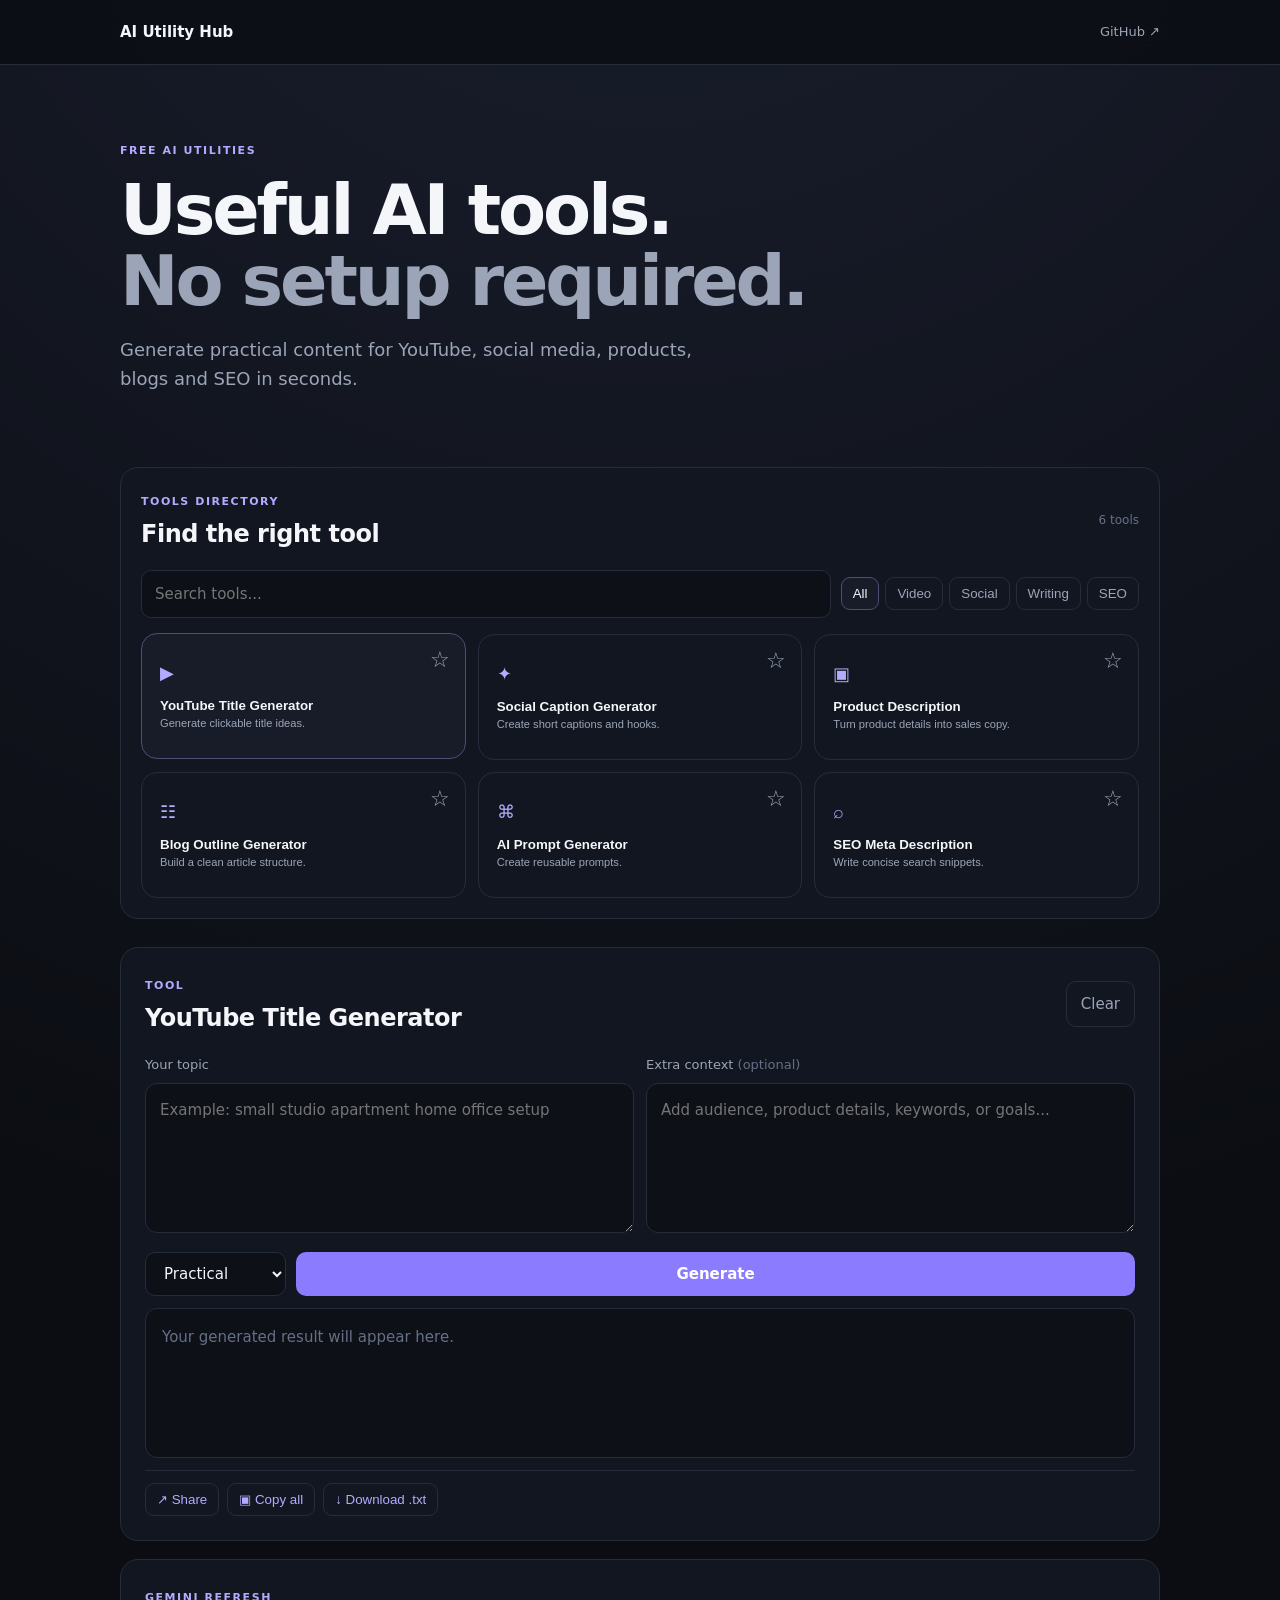
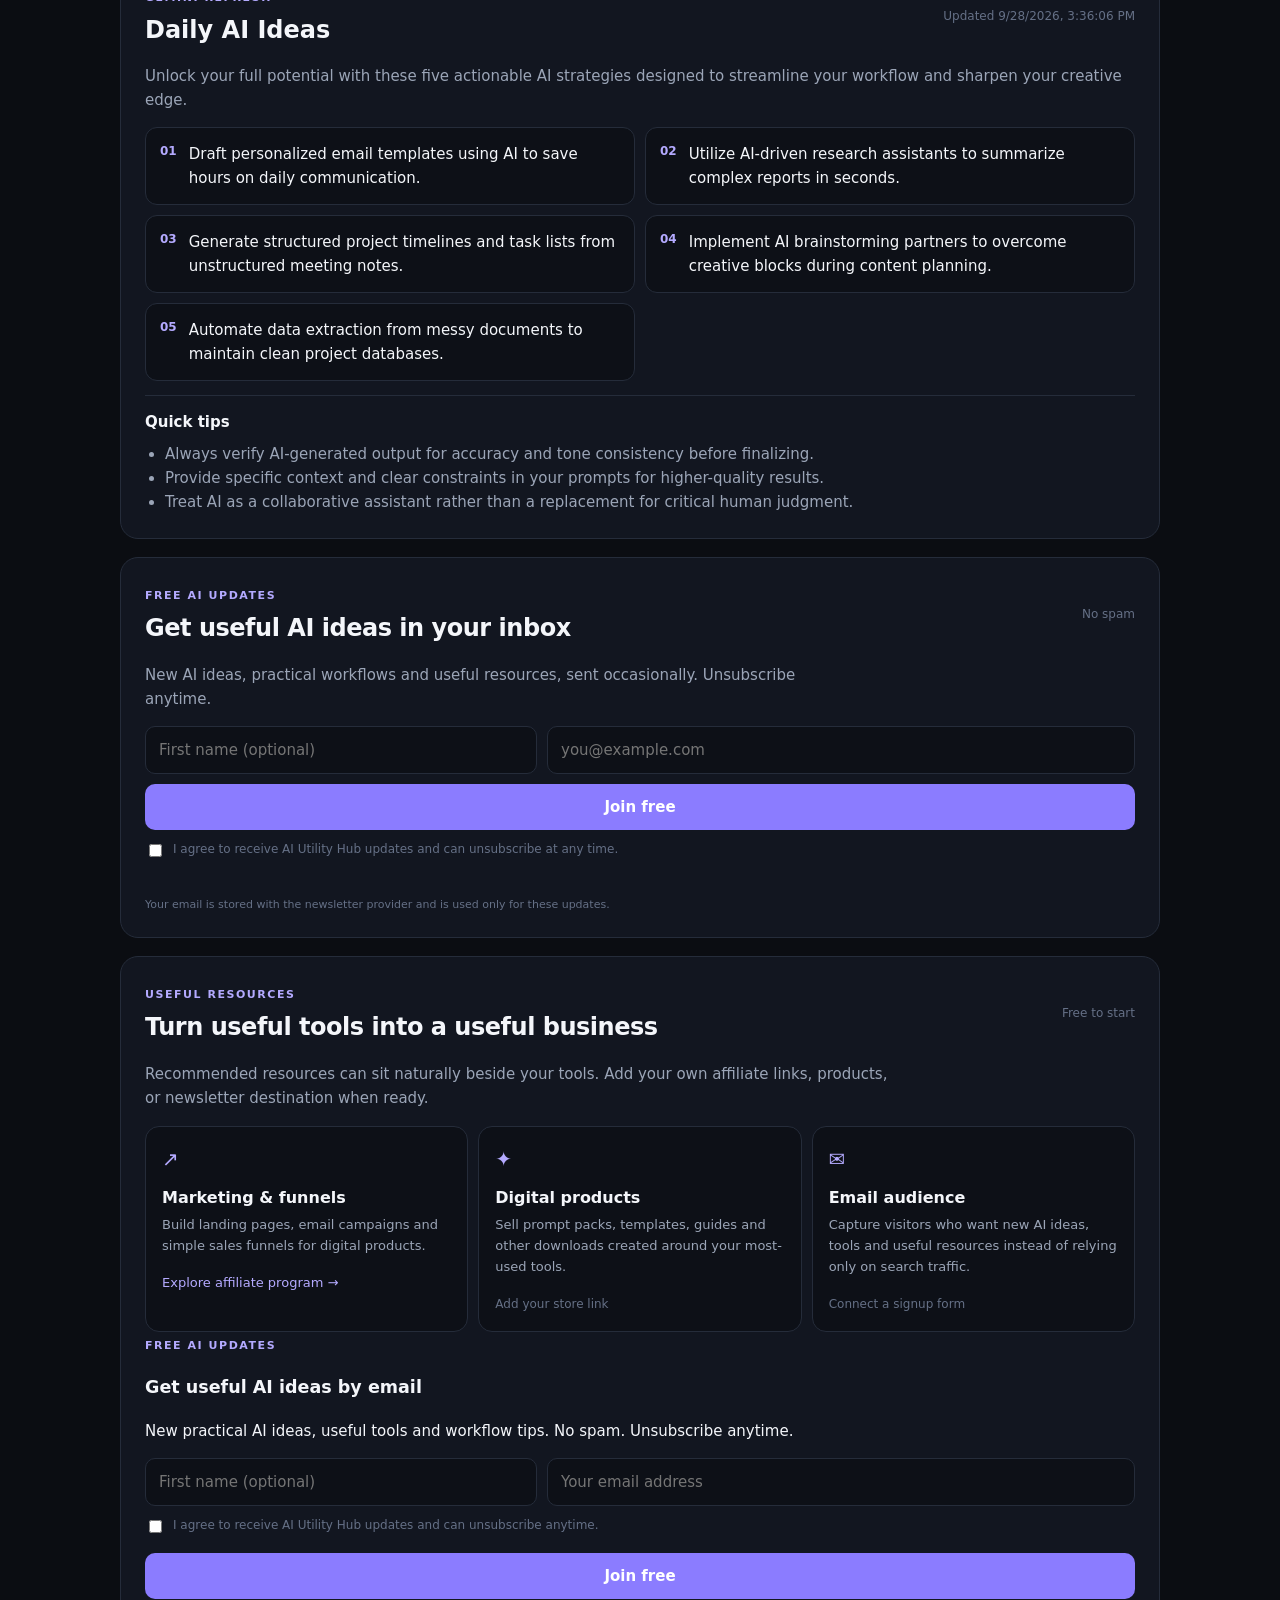
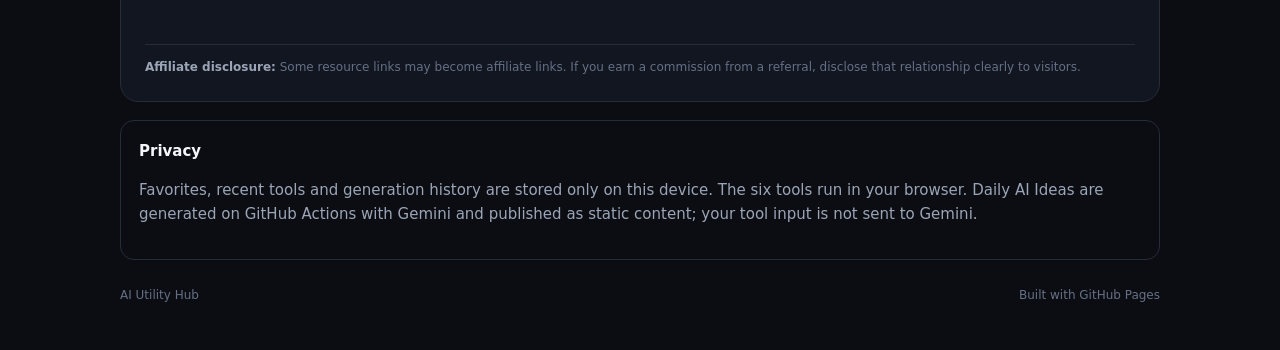
==== commit d4e89b99: "Add newsletter signup form" ====
--- a/index.html
+++ b/index.html
@@ -1 +1 @@
-<!doctype html><html lang="en"><head><meta charset="utf-8"><meta name="viewport" content="width=device-width,initial-scale=1"><meta name="description" content="Free AI utility tools for titles, captions, product copy, outlines, prompts and SEO."><title>AI Utility Hub — Free AI Tools</title><link rel="stylesheet" href="styles.css"></head><body><header class="site-header"><div class="wrap nav"><a class="brand" href="./">AI Utility Hub</a><a class="github" href="https://github.com/kenkenny11/ai-utility-hub">GitHub ↗</a></div></header><main class="wrap"><section class="hero"><span class="eyebrow">FREE AI UTILITIES</span><h1>Useful AI tools.<br><span>No setup required.</span></h1><p>Generate practical content for YouTube, social media, products, blogs and SEO in seconds.</p></section><section class="directory"><div class="directory-head"><div><span class="eyebrow">TOOLS DIRECTORY</span><h2>Find the right tool</h2></div><span id="toolCount" class="updated">6 tools</span></div><div class="directory-controls"><input id="toolSearch" type="search" placeholder="Search tools..." aria-label="Search tools"><div class="filters" role="group" aria-label="Filter tools"><button class="filter active" data-filter="all">All</button><button class="filter" data-filter="video">Video</button><button class="filter" data-filter="social">Social</button><button class="filter" data-filter="writing">Writing</button><button class="filter" data-filter="seo">SEO</button></div></div><div id="personalTools" class="personal-tools" hidden><div class="personal-tabs"><button class="personal-tab active" data-personal="recent">Recently used</button><button class="personal-tab" data-personal="favorites">Favorites</button></div><div id="personalList"></div></div><div class="tool-grid"><button class="tool-card active" data-tool="youtube" data-category="video" data-search="youtube title video titles content"><span class="icon">▶</span><strong>YouTube Title Generator</strong><small>Generate clickable title ideas.</small><span class="favorite-btn" role="button" tabindex="0" aria-label="Favorite YouTube Title Generator">☆</span></button><button class="tool-card" data-tool="caption" data-category="social" data-search="social caption instagram facebook hooks"><span class="icon">✦</span><strong>Social Caption Generator</strong><small>Create short captions and hooks.</small><span class="favorite-btn" role="button" tabindex="0" aria-label="Favorite Social Caption Generator">☆</span></button><button class="tool-card" data-tool="product" data-category="writing" data-search="product description ecommerce sales copy"><span class="icon">▣</span><strong>Product Description</strong><small>Turn product details into sales copy.</small><span class="favorite-btn" role="button" tabindex="0" aria-label="Favorite Product Description">☆</span></button><button class="tool-card" data-tool="outline" data-category="writing" data-search="blog outline article content writing"><span class="icon">☷</span><strong>Blog Outline Generator</strong><small>Build a clean article structure.</small><span class="favorite-btn" role="button" tabindex="0" aria-label="Favorite Blog Outline Generator">☆</span></button><button class="tool-card" data-tool="prompt" data-category="writing" data-search="ai prompt prompt generator workflow"><span class="icon">⌘</span><strong>AI Prompt Generator</strong><small>Create reusable prompts.</small><span class="favorite-btn" role="button" tabindex="0" aria-label="Favorite AI Prompt Generator">☆</span></button><button class="tool-card" data-tool="seo" data-category="seo" data-search="seo meta description search snippet google"><span class="icon">⌕</span><strong>SEO Meta Description</strong><small>Write concise search snippets.</small><span class="favorite-btn" role="button" tabindex="0" aria-label="Favorite SEO Meta Description">☆</span></button></div><div id="noTools" class="empty tool-empty" hidden>No tools match your search.</div></section><section id="workspace" class="workspace"><div class="workspace-head"><div><span class="eyebrow">TOOL</span><h2 id="toolTitle">YouTube Title Generator</h2></div><button id="clearBtn" class="ghost">Clear</button></div><div class="input-grid"><div class="field"><label for="input" id="inputLabel">Your topic</label><textarea id="input" rows="5" placeholder="Example: small studio apartment home office setup"></textarea></div><div class="field"><label for="context" id="contextLabel">Extra context <span>(optional)</span></label><textarea id="context" rows="5" placeholder="Add audience, product details, keywords, or goals..."></textarea></div></div><div class="controls"><select id="tone" aria-label="Tone"><option>Practical</option><option>Professional</option><option>Friendly</option><option>Bold</option><option>Minimal</option></select><button id="generateBtn" class="primary">Generate</button></div><div id="output" class="output" aria-live="polite"><div class="empty">Your generated result will appear here.</div></div><div id="exportBar" class="export-bar" hidden><button id="shareBtn" class="export-btn">↗ Share</button><button id="copyAllBtn" class="export-btn">▣ Copy all</button><button id="downloadBtn" class="export-btn">↓ Download .txt</button></div></section><section id="history" class="history" hidden><div class="history-head"><div><span class="eyebrow">LOCAL HISTORY</span><h2>Recent generations</h2></div><button id="clearHistory" class="ghost">Clear history</button></div><div id="historyList"></div></section><section class="daily"><div class="daily-head"><div><span class="eyebrow">GEMINI REFRESH</span><h2>Daily AI Ideas</h2></div><span id="dailyUpdated" class="updated">Loading…</span></div><p id="dailyIntro" class="daily-intro">Loading the latest practical ideas.</p><div id="dailyIdeas" class="daily-grid"></div><div class="tips"><strong>Quick tips</strong><ul id="dailyTips"><li>Loading…</li></ul></div></section><section id="newsletter" class="newsletter"><div class="newsletter-head"><div><span class="eyebrow">FREE AI UPDATES</span><h2>Get useful AI ideas in your inbox</h2></div><span class="updated">No spam</span></div><p>New AI ideas, practical workflows and useful resources, sent occasionally. Unsubscribe anytime.</p><form id="newsletterForm" class="newsletter-form"><div class="newsletter-fields"><input id="subscriberName" name="name" type="text" autocomplete="given-name" placeholder="First name (optional)"><input id="subscriberEmail" name="email" type="email" autocomplete="email" placeholder="you@example.com" required></div><button id="subscribeBtn" class="primary" type="submit">Join free</button></div><label class="consent"><input id="subscriberConsent" type="checkbox" required><span>I agree to receive AI Utility Hub updates and can unsubscribe at any time.</span></label><div id="newsletterStatus" class="newsletter-status" aria-live="polite"></div></form><small class="newsletter-note">Your email is stored with the newsletter provider and is used only for these updates.</small></section><section id="monetization" class="monetization"><div class="monetization-head"><div><span class="eyebrow">USEFUL RESOURCES</span><h2>Turn useful tools into a useful business</h2></div><span class="updated">Free to start</span></div><p class="monetization-intro">Recommended resources can sit naturally beside your tools. Add your own affiliate links, products, or newsletter destination when ready.</p><div class="resource-grid"><article class="resource-card"><span class="resource-icon">↗</span><h3>Marketing & funnels</h3><p>Build landing pages, email campaigns and simple sales funnels for digital products.</p><a href="https://systeme.io/affiliate-program" target="_blank" rel="noopener noreferrer">Explore affiliate program →</a></article><article class="resource-card"><span class="resource-icon">✦</span><h3>Digital products</h3><p>Sell prompt packs, templates, guides and other downloads created around your most-used tools.</p><span class="resource-status">Add your store link</span></article><article class="resource-card"><span class="resource-icon">✉</span><h3>Email audience</h3><p>Capture visitors who want new AI ideas, tools and useful resources instead of relying only on search traffic.</p><span class="resource-status">Connect a signup form</span></article></div><div class="disclosure"><strong>Affiliate disclosure:</strong> Some resource links may become affiliate links. If you earn a commission from a referral, disclose that relationship clearly to visitors.</div></section><section class="note"><strong>Privacy</strong><p>Favorites, recent tools and generation history are stored only on this device. The six tools run in your browser. Daily AI Ideas are generated on GitHub Actions with Gemini and published as static content; your tool input is not sent to Gemini.</p></section></main><footer class="wrap footer"><span>AI Utility Hub</span><span>Built with GitHub Pages</span></footer><script src="app.js?v=20260928-10"></script></body></html>+<!doctype html><html lang="en"><head><meta charset="utf-8"><meta name="viewport" content="width=device-width,initial-scale=1"><meta name="description" content="Free AI utility tools for titles, captions, product copy, outlines, prompts and SEO."><title>AI Utility Hub — Free AI Tools</title><link rel="stylesheet" href="styles.css"></head><body><header class="site-header"><div class="wrap nav"><a class="brand" href="./">AI Utility Hub</a><a class="github" href="https://github.com/kenkenny11/ai-utility-hub">GitHub ↗</a></div></header><main class="wrap"><section class="hero"><span class="eyebrow">FREE AI UTILITIES</span><h1>Useful AI tools.<br><span>No setup required.</span></h1><p>Generate practical content for YouTube, social media, products, blogs and SEO in seconds.</p></section><section class="directory"><div class="directory-head"><div><span class="eyebrow">TOOLS DIRECTORY</span><h2>Find the right tool</h2></div><span id="toolCount" class="updated">6 tools</span></div><div class="directory-controls"><input id="toolSearch" type="search" placeholder="Search tools..." aria-label="Search tools"><div class="filters" role="group" aria-label="Filter tools"><button class="filter active" data-filter="all">All</button><button class="filter" data-filter="video">Video</button><button class="filter" data-filter="social">Social</button><button class="filter" data-filter="writing">Writing</button><button class="filter" data-filter="seo">SEO</button></div></div><div id="personalTools" class="personal-tools" hidden><div class="personal-tabs"><button class="personal-tab active" data-personal="recent">Recently used</button><button class="personal-tab" data-personal="favorites">Favorites</button></div><div id="personalList"></div></div><div class="tool-grid"><button class="tool-card active" data-tool="youtube" data-category="video" data-search="youtube title video titles content"><span class="icon">▶</span><strong>YouTube Title Generator</strong><small>Generate clickable title ideas.</small><span class="favorite-btn" role="button" tabindex="0" aria-label="Favorite YouTube Title Generator">☆</span></button><button class="tool-card" data-tool="caption" data-category="social" data-search="social caption instagram facebook hooks"><span class="icon">✦</span><strong>Social Caption Generator</strong><small>Create short captions and hooks.</small><span class="favorite-btn" role="button" tabindex="0" aria-label="Favorite Social Caption Generator">☆</span></button><button class="tool-card" data-tool="product" data-category="writing" data-search="product description ecommerce sales copy"><span class="icon">▣</span><strong>Product Description</strong><small>Turn product details into sales copy.</small><span class="favorite-btn" role="button" tabindex="0" aria-label="Favorite Product Description">☆</span></button><button class="tool-card" data-tool="outline" data-category="writing" data-search="blog outline article content writing"><span class="icon">☷</span><strong>Blog Outline Generator</strong><small>Build a clean article structure.</small><span class="favorite-btn" role="button" tabindex="0" aria-label="Favorite Blog Outline Generator">☆</span></button><button class="tool-card" data-tool="prompt" data-category="writing" data-search="ai prompt prompt generator workflow"><span class="icon">⌘</span><strong>AI Prompt Generator</strong><small>Create reusable prompts.</small><span class="favorite-btn" role="button" tabindex="0" aria-label="Favorite AI Prompt Generator">☆</span></button><button class="tool-card" data-tool="seo" data-category="seo" data-search="seo meta description search snippet google"><span class="icon">⌕</span><strong>SEO Meta Description</strong><small>Write concise search snippets.</small><span class="favorite-btn" role="button" tabindex="0" aria-label="Favorite SEO Meta Description">☆</span></button></div><div id="noTools" class="empty tool-empty" hidden>No tools match your search.</div></section><section id="workspace" class="workspace"><div class="workspace-head"><div><span class="eyebrow">TOOL</span><h2 id="toolTitle">YouTube Title Generator</h2></div><button id="clearBtn" class="ghost">Clear</button></div><div class="input-grid"><div class="field"><label for="input" id="inputLabel">Your topic</label><textarea id="input" rows="5" placeholder="Example: small studio apartment home office setup"></textarea></div><div class="field"><label for="context" id="contextLabel">Extra context <span>(optional)</span></label><textarea id="context" rows="5" placeholder="Add audience, product details, keywords, or goals..."></textarea></div></div><div class="controls"><select id="tone" aria-label="Tone"><option>Practical</option><option>Professional</option><option>Friendly</option><option>Bold</option><option>Minimal</option></select><button id="generateBtn" class="primary">Generate</button></div><div id="output" class="output" aria-live="polite"><div class="empty">Your generated result will appear here.</div></div><div id="exportBar" class="export-bar" hidden><button id="shareBtn" class="export-btn">↗ Share</button><button id="copyAllBtn" class="export-btn">▣ Copy all</button><button id="downloadBtn" class="export-btn">↓ Download .txt</button></div></section><section id="history" class="history" hidden><div class="history-head"><div><span class="eyebrow">LOCAL HISTORY</span><h2>Recent generations</h2></div><button id="clearHistory" class="ghost">Clear history</button></div><div id="historyList"></div></section><section class="daily"><div class="daily-head"><div><span class="eyebrow">GEMINI REFRESH</span><h2>Daily AI Ideas</h2></div><span id="dailyUpdated" class="updated">Loading…</span></div><p id="dailyIntro" class="daily-intro">Loading the latest practical ideas.</p><div id="dailyIdeas" class="daily-grid"></div><div class="tips"><strong>Quick tips</strong><ul id="dailyTips"><li>Loading…</li></ul></div></section><section id="newsletter" class="newsletter"><div class="newsletter-head"><div><span class="eyebrow">FREE AI UPDATES</span><h2>Get useful AI ideas in your inbox</h2></div><span class="updated">No spam</span></div><p>New AI ideas, practical workflows and useful resources, sent occasionally. Unsubscribe anytime.</p><form id="newsletterForm" class="newsletter-form"><div class="newsletter-fields"><input id="subscriberName" name="name" type="text" autocomplete="given-name" placeholder="First name (optional)"><input id="subscriberEmail" name="email" type="email" autocomplete="email" placeholder="you@example.com" required></div><button id="subscribeBtn" class="primary" type="submit">Join free</button></div><label class="consent"><input id="subscriberConsent" type="checkbox" required><span>I agree to receive AI Utility Hub updates and can unsubscribe at any time.</span></label><div id="newsletterStatus" class="newsletter-status" aria-live="polite"></div></form><small class="newsletter-note">Your email is stored with the newsletter provider and is used only for these updates.</small></section><section id="monetization" class="monetization"><div class="monetization-head"><div><span class="eyebrow">USEFUL RESOURCES</span><h2>Turn useful tools into a useful business</h2></div><span class="updated">Free to start</span></div><p class="monetization-intro">Recommended resources can sit naturally beside your tools. Add your own affiliate links, products, or newsletter destination when ready.</p><div class="resource-grid"><article class="resource-card"><span class="resource-icon">↗</span><h3>Marketing & funnels</h3><p>Build landing pages, email campaigns and simple sales funnels for digital products.</p><a href="https://systeme.io/affiliate-program" target="_blank" rel="noopener noreferrer">Explore affiliate program →</a></article><article class="resource-card"><span class="resource-icon">✦</span><h3>Digital products</h3><p>Sell prompt packs, templates, guides and other downloads created around your most-used tools.</p><span class="resource-status">Add your store link</span></article><article class="resource-card"><span class="resource-icon">✉</span><h3>Email audience</h3><p>Capture visitors who want new AI ideas, tools and useful resources instead of relying only on search traffic.</p><span class="resource-status">Connect a signup form</span></article></div><div class="newsletter-box"><span class="eyebrow">FREE AI UPDATES</span><h3>Get useful AI ideas by email</h3><p>New practical AI ideas, useful tools and workflow tips. No spam. Unsubscribe anytime.</p><form id="newsletterForm" class="newsletter-form"><div class="newsletter-fields"><input id="subscriberName" type="text" autocomplete="given-name" placeholder="First name (optional)" maxlength="80"><input id="subscriberEmail" type="email" autocomplete="email" placeholder="Your email address" required maxlength="254"></div><label class="consent"><input id="subscriberConsent" type="checkbox" required> <span>I agree to receive AI Utility Hub updates and can unsubscribe anytime.</span></label><button id="subscribeBtn" class="primary" type="submit">Join free</button><p id="newsletterStatus" class="newsletter-status" aria-live="polite"></p></form></div><div class="disclosure"><strong>Affiliate disclosure:</strong> Some resource links may become affiliate links. If you earn a commission from a referral, disclose that relationship clearly to visitors.</div></section><section class="note"><strong>Privacy</strong><p>Favorites, recent tools and generation history are stored only on this device. The six tools run in your browser. Daily AI Ideas are generated on GitHub Actions with Gemini and published as static content; your tool input is not sent to Gemini.</p></section></main><footer class="wrap footer"><span>AI Utility Hub</span><span>Built with GitHub Pages</span></footer><script src="app.js?v=20260928-10"></script></body></html>
--- a/styles.css
+++ b/styles.css
@@ -1 +1 @@
-:root{--bg:#0b0d12;--panel:#121620;--panel2:#171c28;--line:#252c3a;--text:#f4f6fa;--muted:#9ba5b7;--accent:#8b7cff;--accent2:#b4aaff;--radius:18px}*{box-sizing:border-box}body{margin:0;background:radial-gradient(circle at 50% -10%,#1b2030 0,#0b0d12 42%);color:var(--text);font:15px/1.6 Inter,system-ui,-apple-system,BlinkMacSystemFont,"Segoe UI",sans-serif}.wrap{width:min(1040px,calc(100% - 32px));margin:auto}.site-header{border-bottom:1px solid var(--line);background:#0b0d12cc;backdrop-filter:blur(12px);position:sticky;top:0;z-index:10}.nav{height:64px;display:flex;align-items:center;justify-content:space-between}.brand{font-weight:800;color:var(--text);text-decoration:none}.github{color:var(--muted);text-decoration:none;font-size:13px}.hero{padding:72px 0 38px;max-width:720px}.eyebrow{font-size:11px;letter-spacing:.14em;color:var(--accent2);font-weight:800}.hero h1{font-size:clamp(40px,7vw,70px);line-height:1.02;letter-spacing:-.045em;margin:14px 0}.hero h1 span{color:var(--muted)}.hero p{font-size:18px;color:var(--muted);max-width:620px}.directory{background:var(--panel);border:1px solid var(--line);border-radius:var(--radius);padding:20px;margin:18px 0 28px}.directory-head{display:flex;justify-content:space-between;align-items:center;margin-bottom:16px}.directory h2{margin:3px 0 0;font-size:24px;letter-spacing:-.02em}.directory-controls{display:flex;gap:10px;align-items:center;margin-bottom:16px}.directory-controls input{min-width:220px;flex:1;background:#0d1017;border:1px solid var(--line);border-radius:10px;color:var(--text);padding:11px 13px;font:inherit;outline:none}.directory-controls input:focus{border-color:#5b5388}.filters{display:flex;gap:6px;overflow-x:auto}.filter,.personal-tab{white-space:nowrap;background:transparent;color:var(--muted);border:1px solid var(--line);border-radius:9px;padding:8px 11px;font:12px inherit;cursor:pointer}.filter:hover,.filter.active,.personal-tab:hover,.personal-tab.active{background:var(--panel2);color:var(--text);border-color:#514b76}.personal-tools{border-top:1px solid var(--line);padding:14px 0 2px;margin-bottom:12px}.personal-tabs{display:flex;gap:6px;margin-bottom:10px}.personal-item{width:100%;display:flex;justify-content:space-between;gap:12px;background:#0d1017;border:1px solid var(--line);color:var(--text);border-radius:10px;padding:10px 12px;margin:6px 0;text-align:left;cursor:pointer}.personal-item span:last-child{color:var(--accent2);font-size:12px}.tool-grid{display:grid;grid-template-columns:repeat(3,1fr);gap:12px}.tool-card{position:relative;border:1px solid var(--line);background:var(--panel);color:var(--text);text-align:left;padding:18px;border-radius:16px;cursor:pointer;min-height:126px;transition:.18s}.tool-card:hover,.tool-card.active{border-color:#514b76;background:var(--panel2);transform:translateY(-1px)}.tool-card[hidden]{display:none}.tool-card .icon{display:block;color:var(--accent2);font-size:18px;margin-bottom:14px}.tool-card strong,.tool-card small{display:block}.tool-card small{color:var(--muted);margin-top:4px;padding-right:28px}.favorite-btn{position:absolute;top:12px;right:12px;color:var(--muted);font-size:22px;line-height:1;cursor:pointer;user-select:none;padding:3px}.favorite-btn.saved{color:var(--accent2)}.tool-empty{padding:20px 0}.workspace{background:var(--panel);border:1px solid var(--line);border-radius:var(--radius);padding:24px;margin-bottom:18px}.workspace-head,.history-head{display:flex;justify-content:space-between;align-items:center;margin-bottom:18px}.workspace h2,.history h2{margin:3px 0 0;font-size:24px;letter-spacing:-.02em}.input-grid{display:grid;grid-template-columns:1fr 1fr;gap:12px}.field label span{color:#657086}.ghost,.primary,select{border-radius:10px;padding:10px 14px;font:inherit}.ghost{background:transparent;color:var(--muted);border:1px solid var(--line)}label{display:block;color:var(--muted);font-size:13px;margin-bottom:7px}textarea{width:100%;resize:vertical;min-height:130px;background:#0d1017;border:1px solid var(--line);border-radius:12px;color:var(--text);padding:14px;font:inherit;outline:none}textarea:focus{border-color:#5b5388}.controls{display:flex;gap:10px;margin:12px 0}.controls select{background:#0d1017;color:var(--text);border:1px solid var(--line)}.primary{border:0;background:var(--accent);color:white;font-weight:800;flex:1}.output{background:#0d1017;border:1px solid var(--line);border-radius:12px;min-height:150px;padding:16px}.empty{color:#657086}.result-item{display:flex;align-items:flex-start;justify-content:space-between;gap:12px;padding:11px 0;border-bottom:1px solid var(--line)}.result-item:last-child{border-bottom:0}.result-item>span{flex:1;white-space:pre-wrap}.copy-btn{flex:0 0 auto;background:transparent;color:var(--accent2);border:1px solid var(--line);border-radius:8px;padding:6px 9px;font:12px inherit;cursor:pointer}.copy-btn:hover,.export-btn:hover{border-color:#5b5388;background:var(--panel2)}.export-bar{display:flex;gap:8px;flex-wrap:wrap;margin-top:12px;padding-top:12px;border-top:1px solid var(--line)}.export-btn{background:transparent;color:var(--accent2);border:1px solid var(--line);border-radius:9px;padding:8px 11px;font:12px inherit;cursor:pointer}.history{background:var(--panel);border:1px solid var(--line);border-radius:var(--radius);padding:24px;margin-bottom:18px}.history-item{background:#0d1017;border:1px solid var(--line);border-radius:12px;padding:14px;margin:10px 0}.history-meta{display:flex;justify-content:space-between;gap:10px}.history-meta span{color:#657086;font-size:11px}.history-item p{margin:7px 0;color:var(--muted);overflow-wrap:anywhere}.history-actions{display:flex;gap:7px;flex-wrap:wrap}.note{border:1px solid var(--line);border-radius:14px;padding:18px;color:var(--muted)}.note strong{color:var(--text)}.footer{display:flex;justify-content:space-between;padding:26px 0 45px;color:#657086;font-size:12px}@media(max-width:760px){.tool-grid{grid-template-columns:1fr 1fr}.hero{padding-top:52px}.workspace,.history{padding:18px}.input-grid{grid-template-columns:1fr}.directory-controls{align-items:stretch;flex-direction:column}.directory-controls input{min-width:0;width:100%}.filters{width:100%}.history-meta{flex-direction:column;gap:2px}}@media(max-width:480px){.wrap{width:min(100% - 20px,1040px)}.tool-grid{grid-template-columns:1fr}.tool-card{min-height:auto}.hero h1{font-size:43px}.controls{flex-direction:column}.export-bar{display:grid;grid-template-columns:1fr}.export-btn{width:100%}.footer{flex-direction:column;gap:5px}.result-item{gap:8px}.copy-btn{padding:7px 8px}}.daily{background:var(--panel);border:1px solid var(--line);border-radius:var(--radius);padding:24px;margin-bottom:18px}.daily-head{display:flex;justify-content:space-between;align-items:center;margin-bottom:12px}.daily h2{margin:3px 0 0;font-size:24px}.daily-intro{color:var(--muted)}.updated{color:#657086;font-size:12px}.daily-grid{display:grid;grid-template-columns:repeat(2,1fr);gap:10px}.idea{display:flex;gap:12px;background:#0d1017;border:1px solid var(--line);border-radius:12px;padding:14px}.idea span{color:var(--accent2);font-weight:800;font-size:12px}.idea p{margin:0}.tips{margin-top:14px;border-top:1px solid var(--line);padding-top:14px}.tips ul{margin:8px 0 0;padding-left:20px;color:var(--muted)}@media(max-width:760px){.daily-grid{grid-template-columns:1fr}}.monetization{background:var(--panel);border:1px solid var(--line);border-radius:var(--radius);padding:24px;margin-bottom:18px}.monetization-head{display:flex;justify-content:space-between;align-items:center;margin-bottom:10px}.monetization h2{margin:3px 0 0;font-size:24px;letter-spacing:-.02em}.monetization-intro{color:var(--muted);max-width:760px}.resource-grid{display:grid;grid-template-columns:repeat(3,1fr);gap:10px;margin-top:16px}.resource-card{background:#0d1017;border:1px solid var(--line);border-radius:14px;padding:16px}.resource-icon{display:block;color:var(--accent2);font-size:20px;margin-bottom:10px}.resource-card h3{margin:0 0 5px;font-size:16px}.resource-card p{color:var(--muted);font-size:13px;margin:0 0 13px}.resource-card a{color:var(--accent2);font-size:13px;text-decoration:none}.resource-status{color:#657086;font-size:12px}.disclosure{border-top:1px solid var(--line);margin-top:16px;padding-top:13px;color:#657086;font-size:12px}.disclosure strong{color:var(--muted)}@media(max-width:760px){.resource-grid{grid-template-columns:1fr 1fr}}@media(max-width:480px){.monetization{padding:18px}.monetization-head{align-items:flex-start;gap:10px}.resource-grid{grid-template-columns:1fr}}.inline-recommendations{margin-top:16px;padding-top:16px;border-top:1px solid var(--line)}.recommendation-head{display:flex;flex-direction:column;gap:3px;margin-bottom:10px}.recommendation-grid{display:grid;grid-template-columns:repeat(3,1fr);gap:9px}.recommendation-card{background:var(--panel2);border:1px solid var(--line);border-radius:12px;padding:12px}.recommendation-card h3{font-size:14px;margin:0 0 5px}.recommendation-card p{font-size:12px;color:var(--muted);margin:0 0 8px}.recommendation-card span{font-size:11px;color:#657086}.recommendation-note{font-size:11px;color:#657086;margin:10px 0 0}@media(max-width:760px){.recommendation-grid{grid-template-columns:1fr 1fr}}@media(max-width:480px){.recommendation-grid{grid-template-columns:1fr}}+:root{--bg:#0b0d12;--panel:#121620;--panel2:#171c28;--line:#252c3a;--text:#f4f6fa;--muted:#9ba5b7;--accent:#8b7cff;--accent2:#b4aaff;--radius:18px}*{box-sizing:border-box}body{margin:0;background:radial-gradient(circle at 50% -10%,#1b2030 0,#0b0d12 42%);color:var(--text);font:15px/1.6 Inter,system-ui,-apple-system,BlinkMacSystemFont,"Segoe UI",sans-serif}.wrap{width:min(1040px,calc(100% - 32px));margin:auto}.site-header{border-bottom:1px solid var(--line);background:#0b0d12cc;backdrop-filter:blur(12px);position:sticky;top:0;z-index:10}.nav{height:64px;display:flex;align-items:center;justify-content:space-between}.brand{font-weight:800;color:var(--text);text-decoration:none}.github{color:var(--muted);text-decoration:none;font-size:13px}.hero{padding:72px 0 38px;max-width:720px}.eyebrow{font-size:11px;letter-spacing:.14em;color:var(--accent2);font-weight:800}.hero h1{font-size:clamp(40px,7vw,70px);line-height:1.02;letter-spacing:-.045em;margin:14px 0}.hero h1 span{color:var(--muted)}.hero p{font-size:18px;color:var(--muted);max-width:620px}.directory{background:var(--panel);border:1px solid var(--line);border-radius:var(--radius);padding:20px;margin:18px 0 28px}.directory-head{display:flex;justify-content:space-between;align-items:center;margin-bottom:16px}.directory h2{margin:3px 0 0;font-size:24px;letter-spacing:-.02em}.directory-controls{display:flex;gap:10px;align-items:center;margin-bottom:16px}.directory-controls input{min-width:220px;flex:1;background:#0d1017;border:1px solid var(--line);border-radius:10px;color:var(--text);padding:11px 13px;font:inherit;outline:none}.directory-controls input:focus{border-color:#5b5388}.filters{display:flex;gap:6px;overflow-x:auto}.filter,.personal-tab{white-space:nowrap;background:transparent;color:var(--muted);border:1px solid var(--line);border-radius:9px;padding:8px 11px;font:12px inherit;cursor:pointer}.filter:hover,.filter.active,.personal-tab:hover,.personal-tab.active{background:var(--panel2);color:var(--text);border-color:#514b76}.personal-tools{border-top:1px solid var(--line);padding:14px 0 2px;margin-bottom:12px}.personal-tabs{display:flex;gap:6px;margin-bottom:10px}.personal-item{width:100%;display:flex;justify-content:space-between;gap:12px;background:#0d1017;border:1px solid var(--line);color:var(--text);border-radius:10px;padding:10px 12px;margin:6px 0;text-align:left;cursor:pointer}.personal-item span:last-child{color:var(--accent2);font-size:12px}.tool-grid{display:grid;grid-template-columns:repeat(3,1fr);gap:12px}.tool-card{position:relative;border:1px solid var(--line);background:var(--panel);color:var(--text);text-align:left;padding:18px;border-radius:16px;cursor:pointer;min-height:126px;transition:.18s}.tool-card:hover,.tool-card.active{border-color:#514b76;background:var(--panel2);transform:translateY(-1px)}.tool-card[hidden]{display:none}.tool-card .icon{display:block;color:var(--accent2);font-size:18px;margin-bottom:14px}.tool-card strong,.tool-card small{display:block}.tool-card small{color:var(--muted);margin-top:4px;padding-right:28px}.favorite-btn{position:absolute;top:12px;right:12px;color:var(--muted);font-size:22px;line-height:1;cursor:pointer;user-select:none;padding:3px}.favorite-btn.saved{color:var(--accent2)}.tool-empty{padding:20px 0}.workspace{background:var(--panel);border:1px solid var(--line);border-radius:var(--radius);padding:24px;margin-bottom:18px}.workspace-head,.history-head{display:flex;justify-content:space-between;align-items:center;margin-bottom:18px}.workspace h2,.history h2{margin:3px 0 0;font-size:24px;letter-spacing:-.02em}.input-grid{display:grid;grid-template-columns:1fr 1fr;gap:12px}.field label span{color:#657086}.ghost,.primary,select{border-radius:10px;padding:10px 14px;font:inherit}.ghost{background:transparent;color:var(--muted);border:1px solid var(--line)}label{display:block;color:var(--muted);font-size:13px;margin-bottom:7px}textarea{width:100%;resize:vertical;min-height:130px;background:#0d1017;border:1px solid var(--line);border-radius:12px;color:var(--text);padding:14px;font:inherit;outline:none}textarea:focus{border-color:#5b5388}.controls{display:flex;gap:10px;margin:12px 0}.controls select{background:#0d1017;color:var(--text);border:1px solid var(--line)}.primary{border:0;background:var(--accent);color:white;font-weight:800;flex:1}.output{background:#0d1017;border:1px solid var(--line);border-radius:12px;min-height:150px;padding:16px}.empty{color:#657086}.result-item{display:flex;align-items:flex-start;justify-content:space-between;gap:12px;padding:11px 0;border-bottom:1px solid var(--line)}.result-item:last-child{border-bottom:0}.result-item>span{flex:1;white-space:pre-wrap}.copy-btn{flex:0 0 auto;background:transparent;color:var(--accent2);border:1px solid var(--line);border-radius:8px;padding:6px 9px;font:12px inherit;cursor:pointer}.copy-btn:hover,.export-btn:hover{border-color:#5b5388;background:var(--panel2)}.export-bar{display:flex;gap:8px;flex-wrap:wrap;margin-top:12px;padding-top:12px;border-top:1px solid var(--line)}.export-btn{background:transparent;color:var(--accent2);border:1px solid var(--line);border-radius:9px;padding:8px 11px;font:12px inherit;cursor:pointer}.history{background:var(--panel);border:1px solid var(--line);border-radius:var(--radius);padding:24px;margin-bottom:18px}.history-item{background:#0d1017;border:1px solid var(--line);border-radius:12px;padding:14px;margin:10px 0}.history-meta{display:flex;justify-content:space-between;gap:10px}.history-meta span{color:#657086;font-size:11px}.history-item p{margin:7px 0;color:var(--muted);overflow-wrap:anywhere}.history-actions{display:flex;gap:7px;flex-wrap:wrap}.note{border:1px solid var(--line);border-radius:14px;padding:18px;color:var(--muted)}.note strong{color:var(--text)}.footer{display:flex;justify-content:space-between;padding:26px 0 45px;color:#657086;font-size:12px}@media(max-width:760px){.tool-grid{grid-template-columns:1fr 1fr}.hero{padding-top:52px}.workspace,.history{padding:18px}.input-grid{grid-template-columns:1fr}.directory-controls{align-items:stretch;flex-direction:column}.directory-controls input{min-width:0;width:100%}.filters{width:100%}.history-meta{flex-direction:column;gap:2px}}@media(max-width:480px){.wrap{width:min(100% - 20px,1040px)}.tool-grid{grid-template-columns:1fr}.tool-card{min-height:auto}.hero h1{font-size:43px}.controls{flex-direction:column}.export-bar{display:grid;grid-template-columns:1fr}.export-btn{width:100%}.footer{flex-direction:column;gap:5px}.result-item{gap:8px}.copy-btn{padding:7px 8px}}.daily{background:var(--panel);border:1px solid var(--line);border-radius:var(--radius);padding:24px;margin-bottom:18px}.daily-head{display:flex;justify-content:space-between;align-items:center;margin-bottom:12px}.daily h2{margin:3px 0 0;font-size:24px}.daily-intro{color:var(--muted)}.updated{color:#657086;font-size:12px}.daily-grid{display:grid;grid-template-columns:repeat(2,1fr);gap:10px}.idea{display:flex;gap:12px;background:#0d1017;border:1px solid var(--line);border-radius:12px;padding:14px}.idea span{color:var(--accent2);font-weight:800;font-size:12px}.idea p{margin:0}.tips{margin-top:14px;border-top:1px solid var(--line);padding-top:14px}.tips ul{margin:8px 0 0;padding-left:20px;color:var(--muted)}@media(max-width:760px){.daily-grid{grid-template-columns:1fr}}.monetization{background:var(--panel);border:1px solid var(--line);border-radius:var(--radius);padding:24px;margin-bottom:18px}.monetization-head{display:flex;justify-content:space-between;align-items:center;margin-bottom:10px}.monetization h2{margin:3px 0 0;font-size:24px;letter-spacing:-.02em}.monetization-intro{color:var(--muted);max-width:760px}.resource-grid{display:grid;grid-template-columns:repeat(3,1fr);gap:10px;margin-top:16px}.resource-card{background:#0d1017;border:1px solid var(--line);border-radius:14px;padding:16px}.resource-icon{display:block;color:var(--accent2);font-size:20px;margin-bottom:10px}.resource-card h3{margin:0 0 5px;font-size:16px}.resource-card p{color:var(--muted);font-size:13px;margin:0 0 13px}.resource-card a{color:var(--accent2);font-size:13px;text-decoration:none}.resource-status{color:#657086;font-size:12px}.disclosure{border-top:1px solid var(--line);margin-top:16px;padding-top:13px;color:#657086;font-size:12px}.disclosure strong{color:var(--muted)}@media(max-width:760px){.resource-grid{grid-template-columns:1fr 1fr}}@media(max-width:480px){.monetization{padding:18px}.monetization-head{align-items:flex-start;gap:10px}.resource-grid{grid-template-columns:1fr}}.inline-recommendations{margin-top:16px;padding-top:16px;border-top:1px solid var(--line)}.recommendation-head{display:flex;flex-direction:column;gap:3px;margin-bottom:10px}.recommendation-grid{display:grid;grid-template-columns:repeat(3,1fr);gap:9px}.recommendation-card{background:var(--panel2);border:1px solid var(--line);border-radius:12px;padding:12px}.recommendation-card h3{font-size:14px;margin:0 0 5px}.recommendation-card p{font-size:12px;color:var(--muted);margin:0 0 8px}.recommendation-card span{font-size:11px;color:#657086}.recommendation-note{font-size:11px;color:#657086;margin:10px 0 0}@media(max-width:760px){.recommendation-grid{grid-template-columns:1fr 1fr}}@media(max-width:480px){.recommendation-grid{grid-template-columns:1fr}}.newsletter{background:var(--panel);border:1px solid var(--line);border-radius:var(--radius);padding:24px;margin-bottom:18px}.newsletter-head{display:flex;justify-content:space-between;align-items:center;gap:12px}.newsletter h2{margin:3px 0 0;font-size:24px;letter-spacing:-.02em}.newsletter>p{color:var(--muted);max-width:720px}.newsletter-form{margin-top:15px}.newsletter-fields{display:grid;grid-template-columns:1fr 1.5fr;gap:10px}.newsletter-fields input{width:100%;background:#0d1017;border:1px solid var(--line);border-radius:10px;color:var(--text);padding:11px 13px;font:inherit;outline:none}.newsletter-fields input:focus{border-color:#5b5388}.newsletter-form>.primary{width:100%;margin-top:10px;padding:11px 14px;cursor:pointer}.newsletter-form>.primary:disabled{opacity:.65;cursor:wait}.consent{display:flex;gap:8px;align-items:flex-start;margin-top:10px;color:#657086;font-size:12px}.consent input{margin-top:4px;accent-color:var(--accent)}.newsletter-status{min-height:20px;margin-top:9px;color:var(--accent2);font-size:13px}.newsletter-note{display:block;color:#657086;margin-top:7px;font-size:11px}@media(max-width:480px){.newsletter{padding:18px}.newsletter-head{align-items:flex-start}.newsletter-fields{grid-template-columns:1fr}}
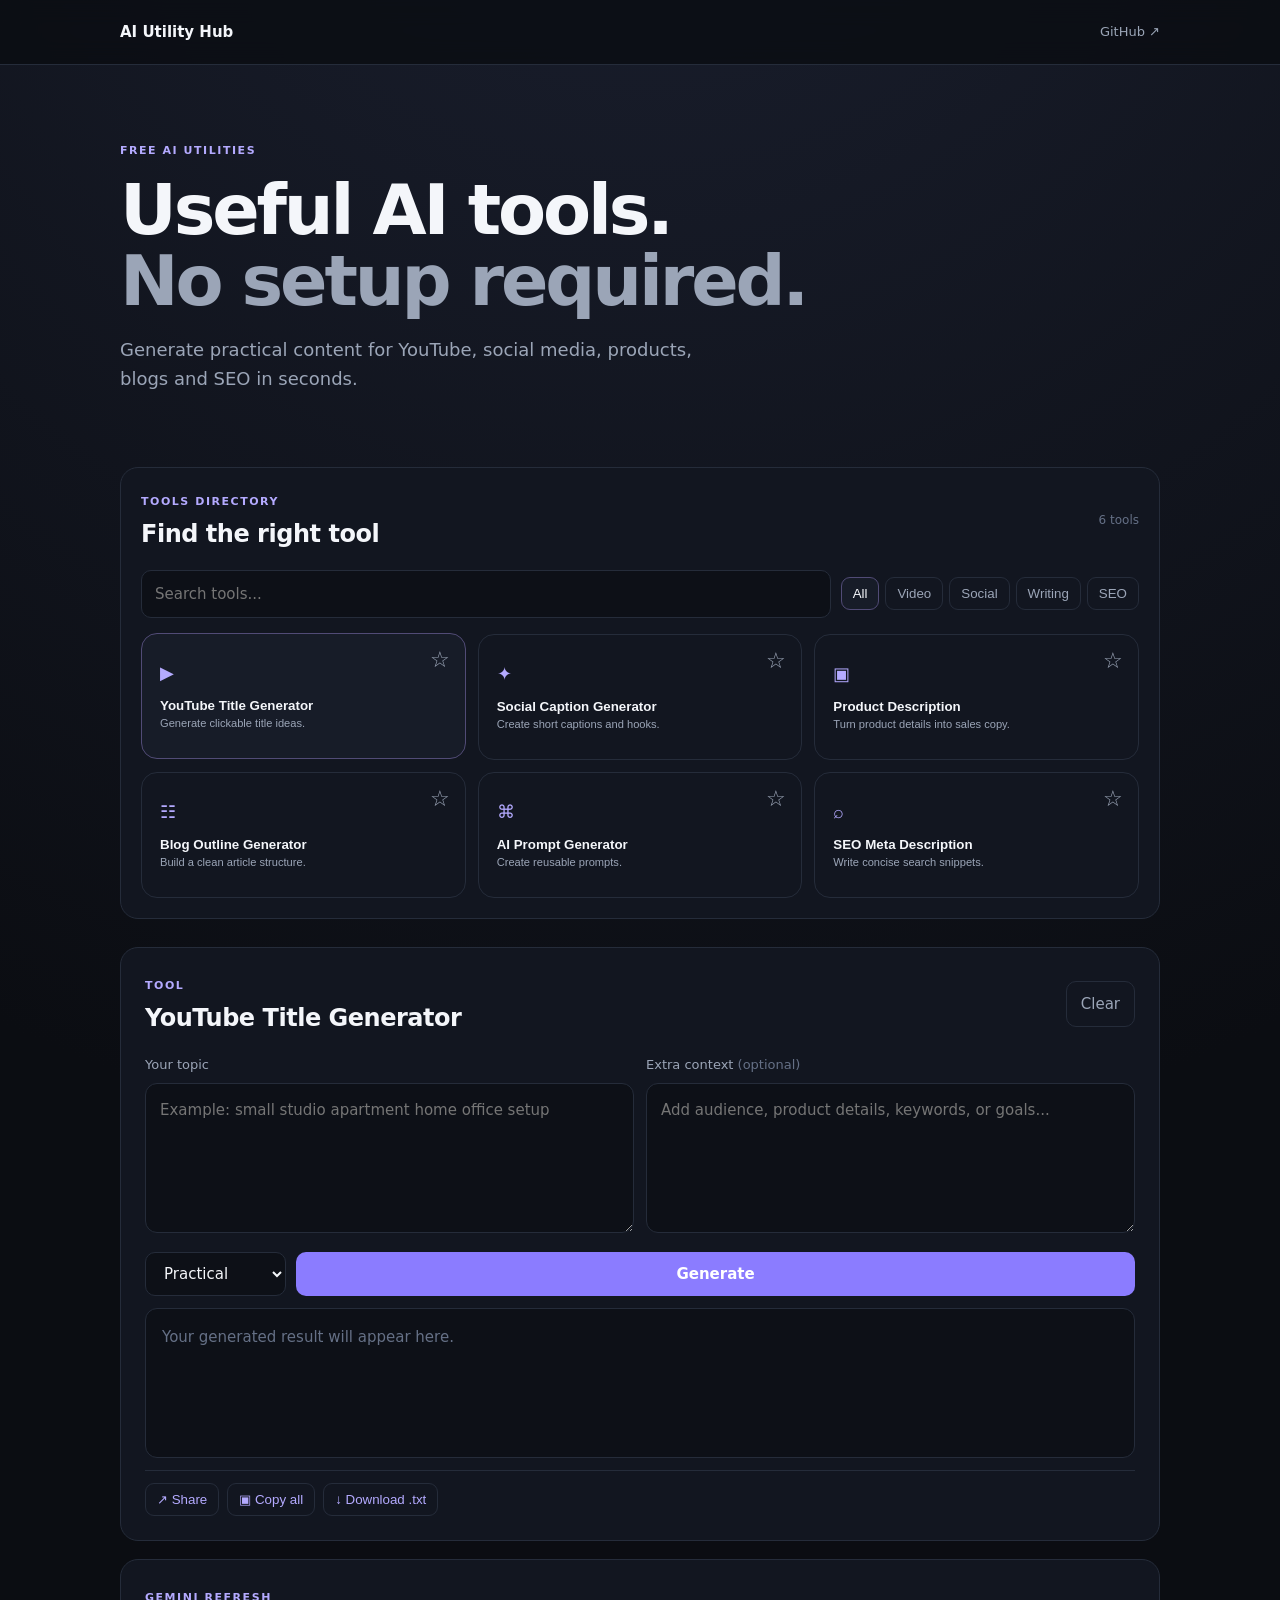
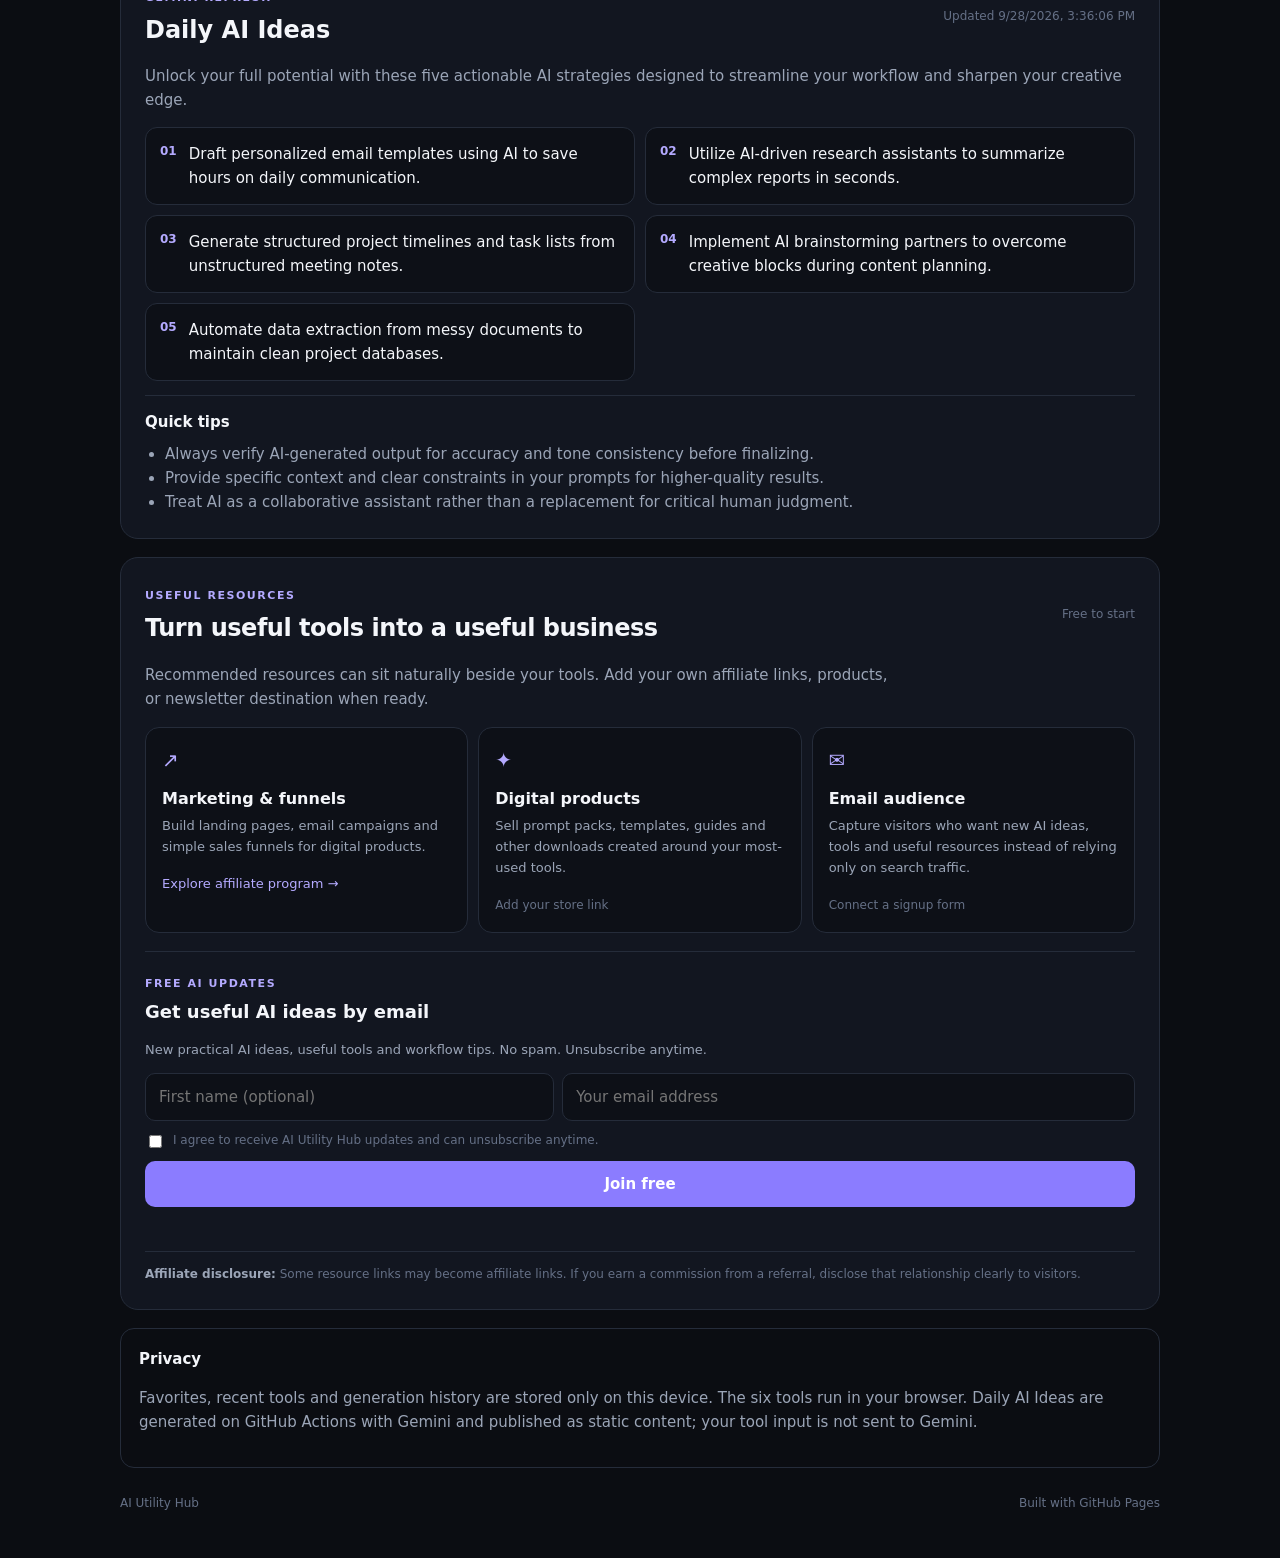
==== commit ca64b833: "Fix duplicate newsletter markup" ====
--- a/index.html
+++ b/index.html
@@ -1 +1 @@
-<!doctype html><html lang="en"><head><meta charset="utf-8"><meta name="viewport" content="width=device-width,initial-scale=1"><meta name="description" content="Free AI utility tools for titles, captions, product copy, outlines, prompts and SEO."><title>AI Utility Hub — Free AI Tools</title><link rel="stylesheet" href="styles.css"></head><body><header class="site-header"><div class="wrap nav"><a class="brand" href="./">AI Utility Hub</a><a class="github" href="https://github.com/kenkenny11/ai-utility-hub">GitHub ↗</a></div></header><main class="wrap"><section class="hero"><span class="eyebrow">FREE AI UTILITIES</span><h1>Useful AI tools.<br><span>No setup required.</span></h1><p>Generate practical content for YouTube, social media, products, blogs and SEO in seconds.</p></section><section class="directory"><div class="directory-head"><div><span class="eyebrow">TOOLS DIRECTORY</span><h2>Find the right tool</h2></div><span id="toolCount" class="updated">6 tools</span></div><div class="directory-controls"><input id="toolSearch" type="search" placeholder="Search tools..." aria-label="Search tools"><div class="filters" role="group" aria-label="Filter tools"><button class="filter active" data-filter="all">All</button><button class="filter" data-filter="video">Video</button><button class="filter" data-filter="social">Social</button><button class="filter" data-filter="writing">Writing</button><button class="filter" data-filter="seo">SEO</button></div></div><div id="personalTools" class="personal-tools" hidden><div class="personal-tabs"><button class="personal-tab active" data-personal="recent">Recently used</button><button class="personal-tab" data-personal="favorites">Favorites</button></div><div id="personalList"></div></div><div class="tool-grid"><button class="tool-card active" data-tool="youtube" data-category="video" data-search="youtube title video titles content"><span class="icon">▶</span><strong>YouTube Title Generator</strong><small>Generate clickable title ideas.</small><span class="favorite-btn" role="button" tabindex="0" aria-label="Favorite YouTube Title Generator">☆</span></button><button class="tool-card" data-tool="caption" data-category="social" data-search="social caption instagram facebook hooks"><span class="icon">✦</span><strong>Social Caption Generator</strong><small>Create short captions and hooks.</small><span class="favorite-btn" role="button" tabindex="0" aria-label="Favorite Social Caption Generator">☆</span></button><button class="tool-card" data-tool="product" data-category="writing" data-search="product description ecommerce sales copy"><span class="icon">▣</span><strong>Product Description</strong><small>Turn product details into sales copy.</small><span class="favorite-btn" role="button" tabindex="0" aria-label="Favorite Product Description">☆</span></button><button class="tool-card" data-tool="outline" data-category="writing" data-search="blog outline article content writing"><span class="icon">☷</span><strong>Blog Outline Generator</strong><small>Build a clean article structure.</small><span class="favorite-btn" role="button" tabindex="0" aria-label="Favorite Blog Outline Generator">☆</span></button><button class="tool-card" data-tool="prompt" data-category="writing" data-search="ai prompt prompt generator workflow"><span class="icon">⌘</span><strong>AI Prompt Generator</strong><small>Create reusable prompts.</small><span class="favorite-btn" role="button" tabindex="0" aria-label="Favorite AI Prompt Generator">☆</span></button><button class="tool-card" data-tool="seo" data-category="seo" data-search="seo meta description search snippet google"><span class="icon">⌕</span><strong>SEO Meta Description</strong><small>Write concise search snippets.</small><span class="favorite-btn" role="button" tabindex="0" aria-label="Favorite SEO Meta Description">☆</span></button></div><div id="noTools" class="empty tool-empty" hidden>No tools match your search.</div></section><section id="workspace" class="workspace"><div class="workspace-head"><div><span class="eyebrow">TOOL</span><h2 id="toolTitle">YouTube Title Generator</h2></div><button id="clearBtn" class="ghost">Clear</button></div><div class="input-grid"><div class="field"><label for="input" id="inputLabel">Your topic</label><textarea id="input" rows="5" placeholder="Example: small studio apartment home office setup"></textarea></div><div class="field"><label for="context" id="contextLabel">Extra context <span>(optional)</span></label><textarea id="context" rows="5" placeholder="Add audience, product details, keywords, or goals..."></textarea></div></div><div class="controls"><select id="tone" aria-label="Tone"><option>Practical</option><option>Professional</option><option>Friendly</option><option>Bold</option><option>Minimal</option></select><button id="generateBtn" class="primary">Generate</button></div><div id="output" class="output" aria-live="polite"><div class="empty">Your generated result will appear here.</div></div><div id="exportBar" class="export-bar" hidden><button id="shareBtn" class="export-btn">↗ Share</button><button id="copyAllBtn" class="export-btn">▣ Copy all</button><button id="downloadBtn" class="export-btn">↓ Download .txt</button></div></section><section id="history" class="history" hidden><div class="history-head"><div><span class="eyebrow">LOCAL HISTORY</span><h2>Recent generations</h2></div><button id="clearHistory" class="ghost">Clear history</button></div><div id="historyList"></div></section><section class="daily"><div class="daily-head"><div><span class="eyebrow">GEMINI REFRESH</span><h2>Daily AI Ideas</h2></div><span id="dailyUpdated" class="updated">Loading…</span></div><p id="dailyIntro" class="daily-intro">Loading the latest practical ideas.</p><div id="dailyIdeas" class="daily-grid"></div><div class="tips"><strong>Quick tips</strong><ul id="dailyTips"><li>Loading…</li></ul></div></section><section id="newsletter" class="newsletter"><div class="newsletter-head"><div><span class="eyebrow">FREE AI UPDATES</span><h2>Get useful AI ideas in your inbox</h2></div><span class="updated">No spam</span></div><p>New AI ideas, practical workflows and useful resources, sent occasionally. Unsubscribe anytime.</p><form id="newsletterForm" class="newsletter-form"><div class="newsletter-fields"><input id="subscriberName" name="name" type="text" autocomplete="given-name" placeholder="First name (optional)"><input id="subscriberEmail" name="email" type="email" autocomplete="email" placeholder="you@example.com" required></div><button id="subscribeBtn" class="primary" type="submit">Join free</button></div><label class="consent"><input id="subscriberConsent" type="checkbox" required><span>I agree to receive AI Utility Hub updates and can unsubscribe at any time.</span></label><div id="newsletterStatus" class="newsletter-status" aria-live="polite"></div></form><small class="newsletter-note">Your email is stored with the newsletter provider and is used only for these updates.</small></section><section id="monetization" class="monetization"><div class="monetization-head"><div><span class="eyebrow">USEFUL RESOURCES</span><h2>Turn useful tools into a useful business</h2></div><span class="updated">Free to start</span></div><p class="monetization-intro">Recommended resources can sit naturally beside your tools. Add your own affiliate links, products, or newsletter destination when ready.</p><div class="resource-grid"><article class="resource-card"><span class="resource-icon">↗</span><h3>Marketing & funnels</h3><p>Build landing pages, email campaigns and simple sales funnels for digital products.</p><a href="https://systeme.io/affiliate-program" target="_blank" rel="noopener noreferrer">Explore affiliate program →</a></article><article class="resource-card"><span class="resource-icon">✦</span><h3>Digital products</h3><p>Sell prompt packs, templates, guides and other downloads created around your most-used tools.</p><span class="resource-status">Add your store link</span></article><article class="resource-card"><span class="resource-icon">✉</span><h3>Email audience</h3><p>Capture visitors who want new AI ideas, tools and useful resources instead of relying only on search traffic.</p><span class="resource-status">Connect a signup form</span></article></div><div class="newsletter-box"><span class="eyebrow">FREE AI UPDATES</span><h3>Get useful AI ideas by email</h3><p>New practical AI ideas, useful tools and workflow tips. No spam. Unsubscribe anytime.</p><form id="newsletterForm" class="newsletter-form"><div class="newsletter-fields"><input id="subscriberName" type="text" autocomplete="given-name" placeholder="First name (optional)" maxlength="80"><input id="subscriberEmail" type="email" autocomplete="email" placeholder="Your email address" required maxlength="254"></div><label class="consent"><input id="subscriberConsent" type="checkbox" required> <span>I agree to receive AI Utility Hub updates and can unsubscribe anytime.</span></label><button id="subscribeBtn" class="primary" type="submit">Join free</button><p id="newsletterStatus" class="newsletter-status" aria-live="polite"></p></form></div><div class="disclosure"><strong>Affiliate disclosure:</strong> Some resource links may become affiliate links. If you earn a commission from a referral, disclose that relationship clearly to visitors.</div></section><section class="note"><strong>Privacy</strong><p>Favorites, recent tools and generation history are stored only on this device. The six tools run in your browser. Daily AI Ideas are generated on GitHub Actions with Gemini and published as static content; your tool input is not sent to Gemini.</p></section></main><footer class="wrap footer"><span>AI Utility Hub</span><span>Built with GitHub Pages</span></footer><script src="app.js?v=20260928-10"></script></body></html>+<!doctype html><html lang="en"><head><meta charset="utf-8"><meta name="viewport" content="width=device-width,initial-scale=1"><meta name="description" content="Free AI utility tools for titles, captions, product copy, outlines, prompts and SEO."><title>AI Utility Hub — Free AI Tools</title><link rel="stylesheet" href="styles.css"></head><body><header class="site-header"><div class="wrap nav"><a class="brand" href="./">AI Utility Hub</a><a class="github" href="https://github.com/kenkenny11/ai-utility-hub">GitHub ↗</a></div></header><main class="wrap"><section class="hero"><span class="eyebrow">FREE AI UTILITIES</span><h1>Useful AI tools.<br><span>No setup required.</span></h1><p>Generate practical content for YouTube, social media, products, blogs and SEO in seconds.</p></section><section class="directory"><div class="directory-head"><div><span class="eyebrow">TOOLS DIRECTORY</span><h2>Find the right tool</h2></div><span id="toolCount" class="updated">6 tools</span></div><div class="directory-controls"><input id="toolSearch" type="search" placeholder="Search tools..." aria-label="Search tools"><div class="filters" role="group" aria-label="Filter tools"><button class="filter active" data-filter="all">All</button><button class="filter" data-filter="video">Video</button><button class="filter" data-filter="social">Social</button><button class="filter" data-filter="writing">Writing</button><button class="filter" data-filter="seo">SEO</button></div></div><div id="personalTools" class="personal-tools" hidden><div class="personal-tabs"><button class="personal-tab active" data-personal="recent">Recently used</button><button class="personal-tab" data-personal="favorites">Favorites</button></div><div id="personalList"></div></div><div class="tool-grid"><button class="tool-card active" data-tool="youtube" data-category="video" data-search="youtube title video titles content"><span class="icon">▶</span><strong>YouTube Title Generator</strong><small>Generate clickable title ideas.</small><span class="favorite-btn" role="button" tabindex="0" aria-label="Favorite YouTube Title Generator">☆</span></button><button class="tool-card" data-tool="caption" data-category="social" data-search="social caption instagram facebook hooks"><span class="icon">✦</span><strong>Social Caption Generator</strong><small>Create short captions and hooks.</small><span class="favorite-btn" role="button" tabindex="0" aria-label="Favorite Social Caption Generator">☆</span></button><button class="tool-card" data-tool="product" data-category="writing" data-search="product description ecommerce sales copy"><span class="icon">▣</span><strong>Product Description</strong><small>Turn product details into sales copy.</small><span class="favorite-btn" role="button" tabindex="0" aria-label="Favorite Product Description">☆</span></button><button class="tool-card" data-tool="outline" data-category="writing" data-search="blog outline article content writing"><span class="icon">☷</span><strong>Blog Outline Generator</strong><small>Build a clean article structure.</small><span class="favorite-btn" role="button" tabindex="0" aria-label="Favorite Blog Outline Generator">☆</span></button><button class="tool-card" data-tool="prompt" data-category="writing" data-search="ai prompt prompt generator workflow"><span class="icon">⌘</span><strong>AI Prompt Generator</strong><small>Create reusable prompts.</small><span class="favorite-btn" role="button" tabindex="0" aria-label="Favorite AI Prompt Generator">☆</span></button><button class="tool-card" data-tool="seo" data-category="seo" data-search="seo meta description search snippet google"><span class="icon">⌕</span><strong>SEO Meta Description</strong><small>Write concise search snippets.</small><span class="favorite-btn" role="button" tabindex="0" aria-label="Favorite SEO Meta Description">☆</span></button></div><div id="noTools" class="empty tool-empty" hidden>No tools match your search.</div></section><section id="workspace" class="workspace"><div class="workspace-head"><div><span class="eyebrow">TOOL</span><h2 id="toolTitle">YouTube Title Generator</h2></div><button id="clearBtn" class="ghost">Clear</button></div><div class="input-grid"><div class="field"><label for="input" id="inputLabel">Your topic</label><textarea id="input" rows="5" placeholder="Example: small studio apartment home office setup"></textarea></div><div class="field"><label for="context" id="contextLabel">Extra context <span>(optional)</span></label><textarea id="context" rows="5" placeholder="Add audience, product details, keywords, or goals..."></textarea></div></div><div class="controls"><select id="tone" aria-label="Tone"><option>Practical</option><option>Professional</option><option>Friendly</option><option>Bold</option><option>Minimal</option></select><button id="generateBtn" class="primary">Generate</button></div><div id="output" class="output" aria-live="polite"><div class="empty">Your generated result will appear here.</div></div><div id="exportBar" class="export-bar" hidden><button id="shareBtn" class="export-btn">↗ Share</button><button id="copyAllBtn" class="export-btn">▣ Copy all</button><button id="downloadBtn" class="export-btn">↓ Download .txt</button></div></section><section id="history" class="history" hidden><div class="history-head"><div><span class="eyebrow">LOCAL HISTORY</span><h2>Recent generations</h2></div><button id="clearHistory" class="ghost">Clear history</button></div><div id="historyList"></div></section><section class="daily"><div class="daily-head"><div><span class="eyebrow">GEMINI REFRESH</span><h2>Daily AI Ideas</h2></div><span id="dailyUpdated" class="updated">Loading…</span></div><p id="dailyIntro" class="daily-intro">Loading the latest practical ideas.</p><div id="dailyIdeas" class="daily-grid"></div><div class="tips"><strong>Quick tips</strong><ul id="dailyTips"><li>Loading…</li></ul></div></section><section id="monetization" class="monetization"><div class="monetization-head"><div><span class="eyebrow">USEFUL RESOURCES</span><h2>Turn useful tools into a useful business</h2></div><span class="updated">Free to start</span></div><p class="monetization-intro">Recommended resources can sit naturally beside your tools. Add your own affiliate links, products, or newsletter destination when ready.</p><div class="resource-grid"><article class="resource-card"><span class="resource-icon">↗</span><h3>Marketing & funnels</h3><p>Build landing pages, email campaigns and simple sales funnels for digital products.</p><a href="https://systeme.io/affiliate-program" target="_blank" rel="noopener noreferrer">Explore affiliate program →</a></article><article class="resource-card"><span class="resource-icon">✦</span><h3>Digital products</h3><p>Sell prompt packs, templates, guides and other downloads created around your most-used tools.</p><span class="resource-status">Add your store link</span></article><article class="resource-card"><span class="resource-icon">✉</span><h3>Email audience</h3><p>Capture visitors who want new AI ideas, tools and useful resources instead of relying only on search traffic.</p><span class="resource-status">Connect a signup form</span></article></div><div class="newsletter-box"><span class="eyebrow">FREE AI UPDATES</span><h3>Get useful AI ideas by email</h3><p>New practical AI ideas, useful tools and workflow tips. No spam. Unsubscribe anytime.</p><form id="newsletterForm" class="newsletter-form"><div class="newsletter-fields"><input id="subscriberName" type="text" autocomplete="given-name" placeholder="First name (optional)" maxlength="80"><input id="subscriberEmail" type="email" autocomplete="email" placeholder="Your email address" required maxlength="254"></div><label class="consent"><input id="subscriberConsent" type="checkbox" required> <span>I agree to receive AI Utility Hub updates and can unsubscribe anytime.</span></label><button id="subscribeBtn" class="primary" type="submit">Join free</button><p id="newsletterStatus" class="newsletter-status" aria-live="polite"></p></form></div><div class="disclosure"><strong>Affiliate disclosure:</strong> Some resource links may become affiliate links. If you earn a commission from a referral, disclose that relationship clearly to visitors.</div></section><section class="note"><strong>Privacy</strong><p>Favorites, recent tools and generation history are stored only on this device. The six tools run in your browser. Daily AI Ideas are generated on GitHub Actions with Gemini and published as static content; your tool input is not sent to Gemini.</p></section></main><footer class="wrap footer"><span>AI Utility Hub</span><span>Built with GitHub Pages</span></footer><script src="app.js?v=20260928-10"></script></body></html>
--- a/styles.css
+++ b/styles.css
@@ -1 +1 @@
-:root{--bg:#0b0d12;--panel:#121620;--panel2:#171c28;--line:#252c3a;--text:#f4f6fa;--muted:#9ba5b7;--accent:#8b7cff;--accent2:#b4aaff;--radius:18px}*{box-sizing:border-box}body{margin:0;background:radial-gradient(circle at 50% -10%,#1b2030 0,#0b0d12 42%);color:var(--text);font:15px/1.6 Inter,system-ui,-apple-system,BlinkMacSystemFont,"Segoe UI",sans-serif}.wrap{width:min(1040px,calc(100% - 32px));margin:auto}.site-header{border-bottom:1px solid var(--line);background:#0b0d12cc;backdrop-filter:blur(12px);position:sticky;top:0;z-index:10}.nav{height:64px;display:flex;align-items:center;justify-content:space-between}.brand{font-weight:800;color:var(--text);text-decoration:none}.github{color:var(--muted);text-decoration:none;font-size:13px}.hero{padding:72px 0 38px;max-width:720px}.eyebrow{font-size:11px;letter-spacing:.14em;color:var(--accent2);font-weight:800}.hero h1{font-size:clamp(40px,7vw,70px);line-height:1.02;letter-spacing:-.045em;margin:14px 0}.hero h1 span{color:var(--muted)}.hero p{font-size:18px;color:var(--muted);max-width:620px}.directory{background:var(--panel);border:1px solid var(--line);border-radius:var(--radius);padding:20px;margin:18px 0 28px}.directory-head{display:flex;justify-content:space-between;align-items:center;margin-bottom:16px}.directory h2{margin:3px 0 0;font-size:24px;letter-spacing:-.02em}.directory-controls{display:flex;gap:10px;align-items:center;margin-bottom:16px}.directory-controls input{min-width:220px;flex:1;background:#0d1017;border:1px solid var(--line);border-radius:10px;color:var(--text);padding:11px 13px;font:inherit;outline:none}.directory-controls input:focus{border-color:#5b5388}.filters{display:flex;gap:6px;overflow-x:auto}.filter,.personal-tab{white-space:nowrap;background:transparent;color:var(--muted);border:1px solid var(--line);border-radius:9px;padding:8px 11px;font:12px inherit;cursor:pointer}.filter:hover,.filter.active,.personal-tab:hover,.personal-tab.active{background:var(--panel2);color:var(--text);border-color:#514b76}.personal-tools{border-top:1px solid var(--line);padding:14px 0 2px;margin-bottom:12px}.personal-tabs{display:flex;gap:6px;margin-bottom:10px}.personal-item{width:100%;display:flex;justify-content:space-between;gap:12px;background:#0d1017;border:1px solid var(--line);color:var(--text);border-radius:10px;padding:10px 12px;margin:6px 0;text-align:left;cursor:pointer}.personal-item span:last-child{color:var(--accent2);font-size:12px}.tool-grid{display:grid;grid-template-columns:repeat(3,1fr);gap:12px}.tool-card{position:relative;border:1px solid var(--line);background:var(--panel);color:var(--text);text-align:left;padding:18px;border-radius:16px;cursor:pointer;min-height:126px;transition:.18s}.tool-card:hover,.tool-card.active{border-color:#514b76;background:var(--panel2);transform:translateY(-1px)}.tool-card[hidden]{display:none}.tool-card .icon{display:block;color:var(--accent2);font-size:18px;margin-bottom:14px}.tool-card strong,.tool-card small{display:block}.tool-card small{color:var(--muted);margin-top:4px;padding-right:28px}.favorite-btn{position:absolute;top:12px;right:12px;color:var(--muted);font-size:22px;line-height:1;cursor:pointer;user-select:none;padding:3px}.favorite-btn.saved{color:var(--accent2)}.tool-empty{padding:20px 0}.workspace{background:var(--panel);border:1px solid var(--line);border-radius:var(--radius);padding:24px;margin-bottom:18px}.workspace-head,.history-head{display:flex;justify-content:space-between;align-items:center;margin-bottom:18px}.workspace h2,.history h2{margin:3px 0 0;font-size:24px;letter-spacing:-.02em}.input-grid{display:grid;grid-template-columns:1fr 1fr;gap:12px}.field label span{color:#657086}.ghost,.primary,select{border-radius:10px;padding:10px 14px;font:inherit}.ghost{background:transparent;color:var(--muted);border:1px solid var(--line)}label{display:block;color:var(--muted);font-size:13px;margin-bottom:7px}textarea{width:100%;resize:vertical;min-height:130px;background:#0d1017;border:1px solid var(--line);border-radius:12px;color:var(--text);padding:14px;font:inherit;outline:none}textarea:focus{border-color:#5b5388}.controls{display:flex;gap:10px;margin:12px 0}.controls select{background:#0d1017;color:var(--text);border:1px solid var(--line)}.primary{border:0;background:var(--accent);color:white;font-weight:800;flex:1}.output{background:#0d1017;border:1px solid var(--line);border-radius:12px;min-height:150px;padding:16px}.empty{color:#657086}.result-item{display:flex;align-items:flex-start;justify-content:space-between;gap:12px;padding:11px 0;border-bottom:1px solid var(--line)}.result-item:last-child{border-bottom:0}.result-item>span{flex:1;white-space:pre-wrap}.copy-btn{flex:0 0 auto;background:transparent;color:var(--accent2);border:1px solid var(--line);border-radius:8px;padding:6px 9px;font:12px inherit;cursor:pointer}.copy-btn:hover,.export-btn:hover{border-color:#5b5388;background:var(--panel2)}.export-bar{display:flex;gap:8px;flex-wrap:wrap;margin-top:12px;padding-top:12px;border-top:1px solid var(--line)}.export-btn{background:transparent;color:var(--accent2);border:1px solid var(--line);border-radius:9px;padding:8px 11px;font:12px inherit;cursor:pointer}.history{background:var(--panel);border:1px solid var(--line);border-radius:var(--radius);padding:24px;margin-bottom:18px}.history-item{background:#0d1017;border:1px solid var(--line);border-radius:12px;padding:14px;margin:10px 0}.history-meta{display:flex;justify-content:space-between;gap:10px}.history-meta span{color:#657086;font-size:11px}.history-item p{margin:7px 0;color:var(--muted);overflow-wrap:anywhere}.history-actions{display:flex;gap:7px;flex-wrap:wrap}.note{border:1px solid var(--line);border-radius:14px;padding:18px;color:var(--muted)}.note strong{color:var(--text)}.footer{display:flex;justify-content:space-between;padding:26px 0 45px;color:#657086;font-size:12px}@media(max-width:760px){.tool-grid{grid-template-columns:1fr 1fr}.hero{padding-top:52px}.workspace,.history{padding:18px}.input-grid{grid-template-columns:1fr}.directory-controls{align-items:stretch;flex-direction:column}.directory-controls input{min-width:0;width:100%}.filters{width:100%}.history-meta{flex-direction:column;gap:2px}}@media(max-width:480px){.wrap{width:min(100% - 20px,1040px)}.tool-grid{grid-template-columns:1fr}.tool-card{min-height:auto}.hero h1{font-size:43px}.controls{flex-direction:column}.export-bar{display:grid;grid-template-columns:1fr}.export-btn{width:100%}.footer{flex-direction:column;gap:5px}.result-item{gap:8px}.copy-btn{padding:7px 8px}}.daily{background:var(--panel);border:1px solid var(--line);border-radius:var(--radius);padding:24px;margin-bottom:18px}.daily-head{display:flex;justify-content:space-between;align-items:center;margin-bottom:12px}.daily h2{margin:3px 0 0;font-size:24px}.daily-intro{color:var(--muted)}.updated{color:#657086;font-size:12px}.daily-grid{display:grid;grid-template-columns:repeat(2,1fr);gap:10px}.idea{display:flex;gap:12px;background:#0d1017;border:1px solid var(--line);border-radius:12px;padding:14px}.idea span{color:var(--accent2);font-weight:800;font-size:12px}.idea p{margin:0}.tips{margin-top:14px;border-top:1px solid var(--line);padding-top:14px}.tips ul{margin:8px 0 0;padding-left:20px;color:var(--muted)}@media(max-width:760px){.daily-grid{grid-template-columns:1fr}}.monetization{background:var(--panel);border:1px solid var(--line);border-radius:var(--radius);padding:24px;margin-bottom:18px}.monetization-head{display:flex;justify-content:space-between;align-items:center;margin-bottom:10px}.monetization h2{margin:3px 0 0;font-size:24px;letter-spacing:-.02em}.monetization-intro{color:var(--muted);max-width:760px}.resource-grid{display:grid;grid-template-columns:repeat(3,1fr);gap:10px;margin-top:16px}.resource-card{background:#0d1017;border:1px solid var(--line);border-radius:14px;padding:16px}.resource-icon{display:block;color:var(--accent2);font-size:20px;margin-bottom:10px}.resource-card h3{margin:0 0 5px;font-size:16px}.resource-card p{color:var(--muted);font-size:13px;margin:0 0 13px}.resource-card a{color:var(--accent2);font-size:13px;text-decoration:none}.resource-status{color:#657086;font-size:12px}.disclosure{border-top:1px solid var(--line);margin-top:16px;padding-top:13px;color:#657086;font-size:12px}.disclosure strong{color:var(--muted)}@media(max-width:760px){.resource-grid{grid-template-columns:1fr 1fr}}@media(max-width:480px){.monetization{padding:18px}.monetization-head{align-items:flex-start;gap:10px}.resource-grid{grid-template-columns:1fr}}.inline-recommendations{margin-top:16px;padding-top:16px;border-top:1px solid var(--line)}.recommendation-head{display:flex;flex-direction:column;gap:3px;margin-bottom:10px}.recommendation-grid{display:grid;grid-template-columns:repeat(3,1fr);gap:9px}.recommendation-card{background:var(--panel2);border:1px solid var(--line);border-radius:12px;padding:12px}.recommendation-card h3{font-size:14px;margin:0 0 5px}.recommendation-card p{font-size:12px;color:var(--muted);margin:0 0 8px}.recommendation-card span{font-size:11px;color:#657086}.recommendation-note{font-size:11px;color:#657086;margin:10px 0 0}@media(max-width:760px){.recommendation-grid{grid-template-columns:1fr 1fr}}@media(max-width:480px){.recommendation-grid{grid-template-columns:1fr}}.newsletter{background:var(--panel);border:1px solid var(--line);border-radius:var(--radius);padding:24px;margin-bottom:18px}.newsletter-head{display:flex;justify-content:space-between;align-items:center;gap:12px}.newsletter h2{margin:3px 0 0;font-size:24px;letter-spacing:-.02em}.newsletter>p{color:var(--muted);max-width:720px}.newsletter-form{margin-top:15px}.newsletter-fields{display:grid;grid-template-columns:1fr 1.5fr;gap:10px}.newsletter-fields input{width:100%;background:#0d1017;border:1px solid var(--line);border-radius:10px;color:var(--text);padding:11px 13px;font:inherit;outline:none}.newsletter-fields input:focus{border-color:#5b5388}.newsletter-form>.primary{width:100%;margin-top:10px;padding:11px 14px;cursor:pointer}.newsletter-form>.primary:disabled{opacity:.65;cursor:wait}.consent{display:flex;gap:8px;align-items:flex-start;margin-top:10px;color:#657086;font-size:12px}.consent input{margin-top:4px;accent-color:var(--accent)}.newsletter-status{min-height:20px;margin-top:9px;color:var(--accent2);font-size:13px}.newsletter-note{display:block;color:#657086;margin-top:7px;font-size:11px}@media(max-width:480px){.newsletter{padding:18px}.newsletter-head{align-items:flex-start}.newsletter-fields{grid-template-columns:1fr}}+:root{--bg:#0b0d12;--panel:#121620;--panel2:#171c28;--line:#252c3a;--text:#f4f6fa;--muted:#9ba5b7;--accent:#8b7cff;--accent2:#b4aaff;--radius:18px}*{box-sizing:border-box}body{margin:0;background:radial-gradient(circle at 50% -10%,#1b2030 0,#0b0d12 42%);color:var(--text);font:15px/1.6 Inter,system-ui,-apple-system,BlinkMacSystemFont,"Segoe UI",sans-serif}.wrap{width:min(1040px,calc(100% - 32px));margin:auto}.site-header{border-bottom:1px solid var(--line);background:#0b0d12cc;backdrop-filter:blur(12px);position:sticky;top:0;z-index:10}.nav{height:64px;display:flex;align-items:center;justify-content:space-between}.brand{font-weight:800;color:var(--text);text-decoration:none}.github{color:var(--muted);text-decoration:none;font-size:13px}.hero{padding:72px 0 38px;max-width:720px}.eyebrow{font-size:11px;letter-spacing:.14em;color:var(--accent2);font-weight:800}.hero h1{font-size:clamp(40px,7vw,70px);line-height:1.02;letter-spacing:-.045em;margin:14px 0}.hero h1 span{color:var(--muted)}.hero p{font-size:18px;color:var(--muted);max-width:620px}.directory{background:var(--panel);border:1px solid var(--line);border-radius:var(--radius);padding:20px;margin:18px 0 28px}.directory-head{display:flex;justify-content:space-between;align-items:center;margin-bottom:16px}.directory h2{margin:3px 0 0;font-size:24px;letter-spacing:-.02em}.directory-controls{display:flex;gap:10px;align-items:center;margin-bottom:16px}.directory-controls input{min-width:220px;flex:1;background:#0d1017;border:1px solid var(--line);border-radius:10px;color:var(--text);padding:11px 13px;font:inherit;outline:none}.directory-controls input:focus{border-color:#5b5388}.filters{display:flex;gap:6px;overflow-x:auto}.filter,.personal-tab{white-space:nowrap;background:transparent;color:var(--muted);border:1px solid var(--line);border-radius:9px;padding:8px 11px;font:12px inherit;cursor:pointer}.filter:hover,.filter.active,.personal-tab:hover,.personal-tab.active{background:var(--panel2);color:var(--text);border-color:#514b76}.personal-tools{border-top:1px solid var(--line);padding:14px 0 2px;margin-bottom:12px}.personal-tabs{display:flex;gap:6px;margin-bottom:10px}.personal-item{width:100%;display:flex;justify-content:space-between;gap:12px;background:#0d1017;border:1px solid var(--line);color:var(--text);border-radius:10px;padding:10px 12px;margin:6px 0;text-align:left;cursor:pointer}.personal-item span:last-child{color:var(--accent2);font-size:12px}.tool-grid{display:grid;grid-template-columns:repeat(3,1fr);gap:12px}.tool-card{position:relative;border:1px solid var(--line);background:var(--panel);color:var(--text);text-align:left;padding:18px;border-radius:16px;cursor:pointer;min-height:126px;transition:.18s}.tool-card:hover,.tool-card.active{border-color:#514b76;background:var(--panel2);transform:translateY(-1px)}.tool-card[hidden]{display:none}.tool-card .icon{display:block;color:var(--accent2);font-size:18px;margin-bottom:14px}.tool-card strong,.tool-card small{display:block}.tool-card small{color:var(--muted);margin-top:4px;padding-right:28px}.favorite-btn{position:absolute;top:12px;right:12px;color:var(--muted);font-size:22px;line-height:1;cursor:pointer;user-select:none;padding:3px}.favorite-btn.saved{color:var(--accent2)}.tool-empty{padding:20px 0}.workspace{background:var(--panel);border:1px solid var(--line);border-radius:var(--radius);padding:24px;margin-bottom:18px}.workspace-head,.history-head{display:flex;justify-content:space-between;align-items:center;margin-bottom:18px}.workspace h2,.history h2{margin:3px 0 0;font-size:24px;letter-spacing:-.02em}.input-grid{display:grid;grid-template-columns:1fr 1fr;gap:12px}.field label span{color:#657086}.ghost,.primary,select{border-radius:10px;padding:10px 14px;font:inherit}.ghost{background:transparent;color:var(--muted);border:1px solid var(--line)}label{display:block;color:var(--muted);font-size:13px;margin-bottom:7px}textarea{width:100%;resize:vertical;min-height:130px;background:#0d1017;border:1px solid var(--line);border-radius:12px;color:var(--text);padding:14px;font:inherit;outline:none}textarea:focus{border-color:#5b5388}.controls{display:flex;gap:10px;margin:12px 0}.controls select{background:#0d1017;color:var(--text);border:1px solid var(--line)}.primary{border:0;background:var(--accent);color:white;font-weight:800;flex:1}.output{background:#0d1017;border:1px solid var(--line);border-radius:12px;min-height:150px;padding:16px}.empty{color:#657086}.result-item{display:flex;align-items:flex-start;justify-content:space-between;gap:12px;padding:11px 0;border-bottom:1px solid var(--line)}.result-item:last-child{border-bottom:0}.result-item>span{flex:1;white-space:pre-wrap}.copy-btn{flex:0 0 auto;background:transparent;color:var(--accent2);border:1px solid var(--line);border-radius:8px;padding:6px 9px;font:12px inherit;cursor:pointer}.copy-btn:hover,.export-btn:hover{border-color:#5b5388;background:var(--panel2)}.export-bar{display:flex;gap:8px;flex-wrap:wrap;margin-top:12px;padding-top:12px;border-top:1px solid var(--line)}.export-btn{background:transparent;color:var(--accent2);border:1px solid var(--line);border-radius:9px;padding:8px 11px;font:12px inherit;cursor:pointer}.history{background:var(--panel);border:1px solid var(--line);border-radius:var(--radius);padding:24px;margin-bottom:18px}.history-item{background:#0d1017;border:1px solid var(--line);border-radius:12px;padding:14px;margin:10px 0}.history-meta{display:flex;justify-content:space-between;gap:10px}.history-meta span{color:#657086;font-size:11px}.history-item p{margin:7px 0;color:var(--muted);overflow-wrap:anywhere}.history-actions{display:flex;gap:7px;flex-wrap:wrap}.note{border:1px solid var(--line);border-radius:14px;padding:18px;color:var(--muted)}.note strong{color:var(--text)}.footer{display:flex;justify-content:space-between;padding:26px 0 45px;color:#657086;font-size:12px}@media(max-width:760px){.tool-grid{grid-template-columns:1fr 1fr}.hero{padding-top:52px}.workspace,.history{padding:18px}.input-grid{grid-template-columns:1fr}.directory-controls{align-items:stretch;flex-direction:column}.directory-controls input{min-width:0;width:100%}.filters{width:100%}.history-meta{flex-direction:column;gap:2px}}@media(max-width:480px){.wrap{width:min(100% - 20px,1040px)}.tool-grid{grid-template-columns:1fr}.tool-card{min-height:auto}.hero h1{font-size:43px}.controls{flex-direction:column}.export-bar{display:grid;grid-template-columns:1fr}.export-btn{width:100%}.footer{flex-direction:column;gap:5px}.result-item{gap:8px}.copy-btn{padding:7px 8px}}.daily{background:var(--panel);border:1px solid var(--line);border-radius:var(--radius);padding:24px;margin-bottom:18px}.daily-head{display:flex;justify-content:space-between;align-items:center;margin-bottom:12px}.daily h2{margin:3px 0 0;font-size:24px}.daily-intro{color:var(--muted)}.updated{color:#657086;font-size:12px}.daily-grid{display:grid;grid-template-columns:repeat(2,1fr);gap:10px}.idea{display:flex;gap:12px;background:#0d1017;border:1px solid var(--line);border-radius:12px;padding:14px}.idea span{color:var(--accent2);font-weight:800;font-size:12px}.idea p{margin:0}.tips{margin-top:14px;border-top:1px solid var(--line);padding-top:14px}.tips ul{margin:8px 0 0;padding-left:20px;color:var(--muted)}@media(max-width:760px){.daily-grid{grid-template-columns:1fr}}.monetization{background:var(--panel);border:1px solid var(--line);border-radius:var(--radius);padding:24px;margin-bottom:18px}.monetization-head{display:flex;justify-content:space-between;align-items:center;margin-bottom:10px}.monetization h2{margin:3px 0 0;font-size:24px;letter-spacing:-.02em}.monetization-intro{color:var(--muted);max-width:760px}.resource-grid{display:grid;grid-template-columns:repeat(3,1fr);gap:10px;margin-top:16px}.resource-card{background:#0d1017;border:1px solid var(--line);border-radius:14px;padding:16px}.resource-icon{display:block;color:var(--accent2);font-size:20px;margin-bottom:10px}.resource-card h3{margin:0 0 5px;font-size:16px}.resource-card p{color:var(--muted);font-size:13px;margin:0 0 13px}.resource-card a{color:var(--accent2);font-size:13px;text-decoration:none}.resource-status{color:#657086;font-size:12px}.disclosure{border-top:1px solid var(--line);margin-top:16px;padding-top:13px;color:#657086;font-size:12px}.disclosure strong{color:var(--muted)}@media(max-width:760px){.resource-grid{grid-template-columns:1fr 1fr}}@media(max-width:480px){.monetization{padding:18px}.monetization-head{align-items:flex-start;gap:10px}.resource-grid{grid-template-columns:1fr}}.inline-recommendations{margin-top:16px;padding-top:16px;border-top:1px solid var(--line)}.recommendation-head{display:flex;flex-direction:column;gap:3px;margin-bottom:10px}.recommendation-grid{display:grid;grid-template-columns:repeat(3,1fr);gap:9px}.recommendation-card{background:var(--panel2);border:1px solid var(--line);border-radius:12px;padding:12px}.recommendation-card h3{font-size:14px;margin:0 0 5px}.recommendation-card p{font-size:12px;color:var(--muted);margin:0 0 8px}.recommendation-card span{font-size:11px;color:#657086}.recommendation-note{font-size:11px;color:#657086;margin:10px 0 0}@media(max-width:760px){.recommendation-grid{grid-template-columns:1fr 1fr}}@media(max-width:480px){.recommendation-grid{grid-template-columns:1fr}}.newsletter{background:var(--panel);border:1px solid var(--line);border-radius:var(--radius);padding:24px;margin-bottom:18px}.newsletter-head{display:flex;justify-content:space-between;align-items:center;gap:12px}.newsletter h2{margin:3px 0 0;font-size:24px;letter-spacing:-.02em}.newsletter>p{color:var(--muted);max-width:720px}.newsletter-form{margin-top:15px}.newsletter-fields{display:grid;grid-template-columns:1fr 1.5fr;gap:10px}.newsletter-fields input{width:100%;background:#0d1017;border:1px solid var(--line);border-radius:10px;color:var(--text);padding:11px 13px;font:inherit;outline:none}.newsletter-fields input:focus{border-color:#5b5388}.newsletter-form>.primary{width:100%;margin-top:10px;padding:11px 14px;cursor:pointer}.newsletter-form>.primary:disabled{opacity:.65;cursor:wait}.consent{display:flex;gap:8px;align-items:flex-start;margin-top:10px;color:#657086;font-size:12px}.consent input{margin-top:4px;accent-color:var(--accent)}.newsletter-status{min-height:20px;margin-top:9px;color:var(--accent2);font-size:13px}.newsletter-note{display:block;color:#657086;margin-top:7px;font-size:11px}@media(max-width:480px){.newsletter{padding:18px}.newsletter-head{align-items:flex-start}.newsletter-fields{grid-template-columns:1fr}}.newsletter-box{margin-top:18px;padding-top:18px;border-top:1px solid var(--line)}.newsletter-box h3{margin:4px 0;font-size:18px}.newsletter-box p{color:var(--muted);font-size:13px}.newsletter-form{margin-top:12px}.newsletter-fields{display:grid;grid-template-columns:1fr 1.4fr;gap:8px}.newsletter-fields input{width:100%;background:#0d1017;border:1px solid var(--line);border-radius:10px;color:var(--text);padding:11px 13px;font:inherit;outline:none}.newsletter-fields input:focus{border-color:#5b5388}.consent{display:flex;gap:8px;align-items:flex-start;margin:10px 0;color:#657086;font-size:12px}.consent input{margin-top:4px}.newsletter-form .primary{display:block;width:100%}.newsletter-status{min-height:20px;margin:8px 0 0!important}@media(max-width:480px){.newsletter-fields{grid-template-columns:1fr}}
